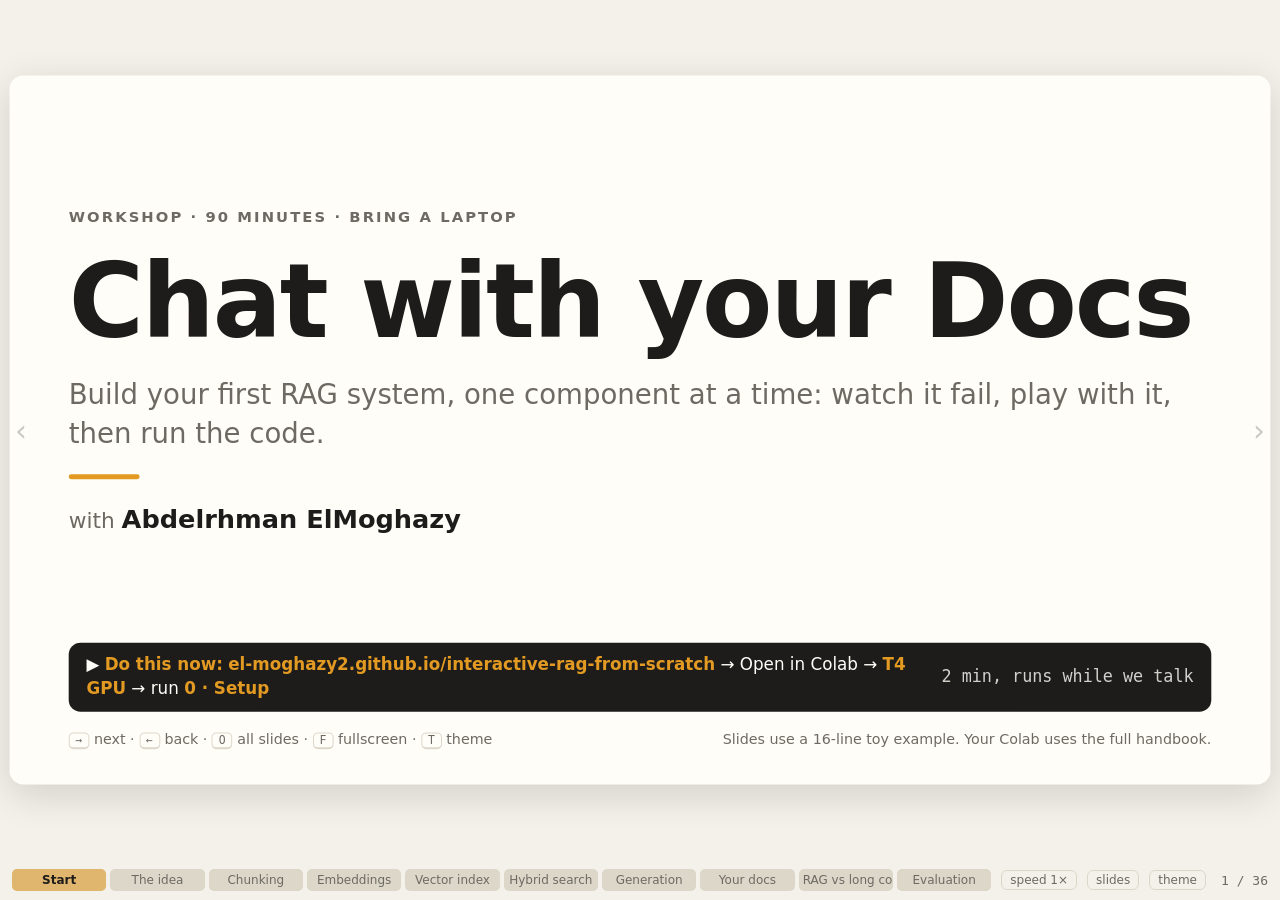
==== site-short/index.html @ 186dcc96 "Give the pipeline picture's top lane more room so its label no longer touches the pictures" ====
<!doctype html>
<html lang="en" data-theme="light">
<head>
<meta charset="utf-8">
<meta name="viewport" content="width=device-width, initial-scale=1">
<title>Chat with your Docs (90-minute version)</title>
<link rel="stylesheet" href="style.css?v=5821">
</head>
<body>
<div id="viewport"><div id="stage">

<!-- ======================= START ======================= -->
<section class="slide" id="title" data-part="0" style="gap:18px">
  <div class="title-main">
    <div class="kicker">Workshop · 90 minutes · bring a laptop</div>
    <h1>Chat with your Docs</h1>
    <p class="lead">Build your first RAG system, one component at a time: watch it fail, play with it, then run the code.</p>
    <div class="rule"></div>
    <p class="speaker">with <b>Abdelrhman ElMoghazy</b></p>
  </div>
  <div class="banner"><span>▶ <b>Do this now:</b> <b>el-moghazy2.github.io/interactive-rag-from-scratch</b> → Open in Colab → <b>T4 GPU</b> → run <b>0 · Setup</b></span><span class="time">2 min, runs while we talk</span></div>
  <div class="title-foot"><span><kbd>→</kbd> next · <kbd>←</kbd> back · <kbd>O</kbd> all slides · <kbd>F</kbd> fullscreen · <kbd>T</kbd> theme</span><span>Slides use a 16-line toy example. Your Colab uses the full handbook.</span></div>
</section>

<!-- ======================= 1 · THE IDEA ======================= -->
<section class="slide" id="ask" data-part="1">
  <div class="kicker"><b>1</b> · The idea · watch it fail</div>
  <h2>Ask a model about a document it has never read</h2>
  <div class="col grow" style="gap:12px">
    <div class="bubble q">Can I retake an exam I failed? <span style="opacity:.6">(I study at Moghazy University)</span></div>
    <div class="bubble a" data-step="1" id="ask-answer" style="font-size:17px"></div>
    <div class="card hit" data-step="2" style="font-size:19px"><span class="tag hit">What our campus FAQ says</span><br>
      Students who do not pass a final assessment may attempt it again <b>once in August</b>, <b>capped at grade C</b>.</div>
  </div>
  <p class="small" data-step="2">Fluent and confident, but none of it comes from our document. The model was never given it. (Answer recorded from gemma3:4b. The FAQ is invented for this workshop.)</p>
</section>

<section class="slide" id="openbook" data-part="1">
  <div class="kicker"><b>1</b> · The idea</div>
  <h2>Closed-book exam vs open-book exam</h2>
  <div class="cols2" style="align-items:stretch;margin-top:10px">
    <div class="card bad" data-step="1"><span class="tag bad">Closed book</span>
      <h3>The model alone</h3><p>Answers from memory. It has never seen your handbook, your notes or last week's news, so it guesses in a confident voice.</p></div>
    <div class="card hit" data-step="2"><span class="tag hit">Open book</span>
      <h3>The model + the right page</h3><p>Before answering, we look up the relevant page and put it on the desk. Now it only has to read and explain.</p></div>
  </div>
  <div class="card res" data-step="3" style="margin-top:auto;font-size:25px"><b>R</b>etrieval-<b>A</b>ugmented <b>G</b>eneration: <b>retrieve</b> the right pieces of your documents, <b>augment</b> the prompt with them, let the model <b>generate</b> the answer.</div>
</section>

<section class="slide" id="pipeline" data-part="1">
  <div class="kicker"><b>1</b> · The idea</div>
  <h2>The whole system on one slide</h2>
  <div class="grow">
    <svg class="pipe" id="pipe-svg" viewBox="0 0 1160 432">
      <g class="band ret"><rect x="8" y="10" width="588" height="412" rx="16"/><text x="24" y="34">RETRIEVAL</text></g>
      <g class="band aug"><rect x="616" y="238" width="184" height="184" rx="16"/><text x="632" y="262">AUGMENTATION</text></g>
      <g class="band gen"><rect x="820" y="238" width="332" height="184" rx="16"/><text x="836" y="262">GENERATION</text></g>
      <text class="lane" x="130" y="34">INDEXING · once, ahead of time</text>
      <path class="lanesplit" d="M24 234H580"/>
      <text class="lane" x="24" y="258">SEARCH · for every question</text>
      <path class="edge" data-at="1" d="M126 108H187m-8 -6l8 6l-8 6"/>
      <path class="edge" data-at="2" d="M271 108H322m-8 -6l8 6l-8 6"/>
      <path class="edge" data-at="2" d="M426 108H461m-8 -6l8 6l-8 6"/>
      <path class="edge" data-at="4" d="M519 196V272m-6 -8l6 8l6 -8"/>
      <path class="edge" data-at="3" d="M156 322H210m-8 -6l8 6l-8 6"/>
      <path class="edge" data-at="4" d="M314 322H461m-8 -6l8 6l-8 6"/>
      <path class="edge" data-at="5" d="M577 322H666m-8 -6l8 6l-8 6"/>
      <path class="edge" data-at="6" d="M750 322H856m-8 -6l8 6l-8 6"/>
      <path class="edge" data-at="6" d="M952 322H998m-8 -6l8 6l-8 6"/>
      <g class="stage" data-at="1"><g transform="translate(9 -8)"><rect class="pg" x="55.0" y="70.0" width="58" height="76" rx="5"/><path class="tl" d="M64.0 84.0h40"/><path class="tl" d="M64.0 94.0h40"/><path class="tl" d="M64.0 104.0h26"/><path class="tl" d="M64.0 114.0h40"/><path class="tl" d="M64.0 124.0h40"/><path class="tl" d="M64.0 134.0h26"/></g><rect class="pg" x="55.0" y="70.0" width="58" height="76" rx="5"/><path class="tl" d="M64.0 84.0h40"/><path class="tl" d="M64.0 94.0h40"/><path class="tl" d="M64.0 104.0h26"/><path class="tl" d="M64.0 114.0h40"/><path class="tl" d="M64.0 124.0h40"/><path class="tl" d="M64.0 134.0h26"/><text class="t" x="84" y="170">Documents</text><text class="sub" x="84" y="189">our FAQ</text></g>
      <g class="stage" data-at="1"><rect x="200" y="70" width="58" height="16" rx="4" fill="#f3c766"/><path class="tl dark" d="M207 78h44"/><rect x="200" y="90" width="58" height="16" rx="4" fill="#6fcabb"/><path class="tl dark" d="M207 98h36"/><rect x="200" y="110" width="58" height="16" rx="4" fill="#9d90ee"/><path class="tl dark" d="M207 118h44"/><rect x="200" y="130" width="58" height="16" rx="4" fill="#ee8fa0"/><path class="tl dark" d="M207 138h36"/><text class="t" x="229" y="170">Chunks</text><text class="sub" x="229" y="189">cut into pieces</text></g>
      <g class="stage" data-at="2"><rect x="336.5" y="73.5" width="9" height="9" rx="2" fill="#f3c766" opacity="0.9"/><rect x="347.5" y="73.5" width="9" height="9" rx="2" fill="#f3c766" opacity="0.3"/><rect x="358.5" y="73.5" width="9" height="9" rx="2" fill="#f3c766" opacity="0.6"/><rect x="369.5" y="73.5" width="9" height="9" rx="2" fill="#f3c766" opacity="1"/><rect x="380.5" y="73.5" width="9" height="9" rx="2" fill="#f3c766" opacity="0.45"/><rect x="391.5" y="73.5" width="9" height="9" rx="2" fill="#f3c766" opacity="0.75"/><rect x="402.5" y="73.5" width="9" height="9" rx="2" fill="#f3c766" opacity="0.25"/><rect x="336.5" y="93.5" width="9" height="9" rx="2" fill="#6fcabb" opacity="0.4"/><rect x="347.5" y="93.5" width="9" height="9" rx="2" fill="#6fcabb" opacity="0.95"/><rect x="358.5" y="93.5" width="9" height="9" rx="2" fill="#6fcabb" opacity="0.3"/><rect x="369.5" y="93.5" width="9" height="9" rx="2" fill="#6fcabb" opacity="0.6"/><rect x="380.5" y="93.5" width="9" height="9" rx="2" fill="#6fcabb" opacity="0.8"/><rect x="391.5" y="93.5" width="9" height="9" rx="2" fill="#6fcabb" opacity="0.2"/><rect x="402.5" y="93.5" width="9" height="9" rx="2" fill="#6fcabb" opacity="0.7"/><rect x="336.5" y="113.5" width="9" height="9" rx="2" fill="#9d90ee" opacity="0.7"/><rect x="347.5" y="113.5" width="9" height="9" rx="2" fill="#9d90ee" opacity="0.5"/><rect x="358.5" y="113.5" width="9" height="9" rx="2" fill="#9d90ee" opacity="1"/><rect x="369.5" y="113.5" width="9" height="9" rx="2" fill="#9d90ee" opacity="0.25"/><rect x="380.5" y="113.5" width="9" height="9" rx="2" fill="#9d90ee" opacity="0.55"/><rect x="391.5" y="113.5" width="9" height="9" rx="2" fill="#9d90ee" opacity="0.9"/><rect x="402.5" y="113.5" width="9" height="9" rx="2" fill="#9d90ee" opacity="0.35"/><rect x="336.5" y="133.5" width="9" height="9" rx="2" fill="#ee8fa0" opacity="0.3"/><rect x="347.5" y="133.5" width="9" height="9" rx="2" fill="#ee8fa0" opacity="0.65"/><rect x="358.5" y="133.5" width="9" height="9" rx="2" fill="#ee8fa0" opacity="0.45"/><rect x="369.5" y="133.5" width="9" height="9" rx="2" fill="#ee8fa0" opacity="0.85"/><rect x="380.5" y="133.5" width="9" height="9" rx="2" fill="#ee8fa0" opacity="1"/><rect x="391.5" y="133.5" width="9" height="9" rx="2" fill="#ee8fa0" opacity="0.5"/><rect x="402.5" y="133.5" width="9" height="9" rx="2" fill="#ee8fa0" opacity="0.6"/><text class="t" x="374" y="170">Embeddings</text><text class="sub" x="374" y="189">chunk → numbers</text></g>
      <g class="stage" data-at="2"><rect class="box" x="469" y="66" width="100" height="84" rx="10"/><circle cx="489" cy="88" r="4.5" fill="#f3c766"/><circle cx="497" cy="100" r="4.5" fill="#f3c766"/><circle cx="485" cy="104" r="4.5" fill="#f3c766"/><circle cx="501" cy="84" r="4.5" fill="#f3c766"/><circle cx="533" cy="86" r="4.5" fill="#6fcabb"/><circle cx="545" cy="94" r="4.5" fill="#6fcabb"/><circle cx="539" cy="80" r="4.5" fill="#6fcabb"/><circle cx="551" cy="82" r="4.5" fill="#6fcabb"/><circle cx="511" cy="124" r="4.5" fill="#9d90ee"/><circle cx="525" cy="130" r="4.5" fill="#9d90ee"/><circle cx="517" cy="136" r="4.5" fill="#9d90ee"/><circle cx="533" cy="120" r="4.5" fill="#9d90ee"/><circle cx="545" cy="132" r="4.5" fill="#ee8fa0"/><circle cx="553" cy="122" r="4.5" fill="#ee8fa0"/><text class="t" x="519" y="170">Index</text><text class="sub" x="519" y="189">grouped by meaning</text></g>
      <g class="stage" data-at="3"><path class="qb" d="M40.0 291.0h104a10 10 0 0 1 10 10v34a10 10 0 0 1 -10 10h-80l-12 12v-12h-12a10 10 0 0 1 -10 -10v-34a10 10 0 0 1 10 -10z"/><text class="bt" x="92" y="323">Can I retake…?</text><text class="t" x="92" y="384">Question</text><text class="sub" x="92" y="403">from a student</text></g>
      <g class="stage" data-at="3"><rect x="224.5" y="317.5" width="9" height="9" rx="2" fill="var(--bad)" opacity="0.7"/><rect x="235.5" y="317.5" width="9" height="9" rx="2" fill="var(--bad)" opacity="0.5"/><rect x="246.5" y="317.5" width="9" height="9" rx="2" fill="var(--bad)" opacity="1"/><rect x="257.5" y="317.5" width="9" height="9" rx="2" fill="var(--bad)" opacity="0.25"/><rect x="268.5" y="317.5" width="9" height="9" rx="2" fill="var(--bad)" opacity="0.55"/><rect x="279.5" y="317.5" width="9" height="9" rx="2" fill="var(--bad)" opacity="0.9"/><rect x="290.5" y="317.5" width="9" height="9" rx="2" fill="var(--bad)" opacity="0.35"/><text class="t" x="262" y="384">Embed it</text><text class="sub" x="262" y="403">same model</text></g>
      <g class="stage" data-at="4"><rect class="box" x="469" y="280" width="100" height="84" rx="10"/><path class="hitline" d="M521 328L511 338"/><path class="hitline" d="M521 328L525 344"/><path class="hitline" d="M521 328L533 334"/><circle cx="489" cy="302" r="4.5" fill="#f3c766"/><circle cx="497" cy="314" r="4.5" fill="#f3c766"/><circle cx="485" cy="318" r="4.5" fill="#f3c766"/><circle cx="501" cy="298" r="4.5" fill="#f3c766"/><circle cx="533" cy="300" r="4.5" fill="#6fcabb"/><circle cx="545" cy="308" r="4.5" fill="#6fcabb"/><circle cx="539" cy="294" r="4.5" fill="#6fcabb"/><circle cx="551" cy="296" r="4.5" fill="#6fcabb"/><circle cx="511" cy="338" r="6" fill="#9d90ee" class="hitdot"/><circle cx="525" cy="344" r="6" fill="#9d90ee" class="hitdot"/><circle cx="517" cy="350" r="4.5" fill="#9d90ee"/><circle cx="533" cy="334" r="6" fill="#9d90ee" class="hitdot"/><circle cx="545" cy="346" r="4.5" fill="#ee8fa0"/><circle cx="553" cy="336" r="4.5" fill="#ee8fa0"/><path class="qmark" d="M521.0 319.0L523.4 324.8L529.6 325.2L524.8 329.2L526.3 335.3L521.0 332.0L515.7 335.3L517.2 329.2L512.4 325.2L518.6 324.8Z"/><text class="t" x="519" y="384">Search</text><text class="sub" x="519" y="403">nearest chunks win</text></g>
      <g class="stage" data-at="5"><rect class="pg" x="675" y="278" width="66" height="88" rx="6"/><rect x="682" y="285" width="52" height="12" rx="3" fill="var(--muted)" opacity=".55"/><rect x="682" y="302" width="52" height="12" rx="3" fill="#9d90ee"/><rect x="682" y="317" width="52" height="12" rx="3" fill="#9d90ee"/><rect x="682" y="332" width="52" height="12" rx="3" fill="#9d90ee"/><rect x="682" y="347" width="52" height="12" rx="3" fill="var(--bad)"/><text class="t" x="708" y="384">Prompt</text><text class="sub" x="708" y="403">rules + chunks + question</text></g>
      <g class="stage" data-at="6"><path class="pin" d="M862 302h8M938 302h8M884 280v8M884 356v8"/><path class="pin" d="M862 322h8M938 322h8M904 280v8M904 356v8"/><path class="pin" d="M862 342h8M938 342h8M924 280v8M924 356v8"/><rect class="chip" x="870" y="288" width="68" height="68" rx="12"/><text class="ct" x="904" y="329">LLM</text><text class="t" x="904" y="384">Model</text><text class="sub" x="904" y="403">reads, then writes</text></g>
      <g class="stage final" data-at="6"><path class="ab" d="M1012.0 287.0h104a10 10 0 0 1 10 10v42a10 10 0 0 1 -10 10h-80l-12 12v-12h-12a10 10 0 0 1 -10 -10v-42a10 10 0 0 1 10 -10z"/><path class="tl dark" d="M1016 302h96M1016 314h80M1016 326h52"/><rect x="1074" y="318" width="38" height="15" rx="4" fill="#9d90ee"/><text class="cite" x="1093" y="329">[c20]</text><text class="t" x="1064" y="384">Answer</text><text class="sub" x="1064" y="403">with its source</text></g>
    </svg>
  </div>
  <div class="caps" style="font-size:22px;min-height:64px">
    <p data-only="0" class="on">Two lanes. Press <kbd>→</kbd> to walk through them.</p>
    <p data-only="1"><b>Chunking.</b> Cut the documents into pieces small enough to send to a model.</p>
    <p data-only="2"><b>Embedding + indexing.</b> Turn each piece into numbers that capture its meaning, and store them so they are quick to search.</p>
    <p data-only="3">A question arrives. We turn it into numbers with the <b>same</b> embedding model.</p>
    <p data-only="4"><b>Retrieval.</b> Find the chunks whose numbers are closest to the question's.</p>
    <p data-only="5"><b>Augmentation.</b> Paste those chunks into the prompt, next to the question.</p>
    <p data-only="6"><b>Generation.</b> The model answers from what is on its desk. Today you build every box.</p>
  </div>
</section>

<section class="slide" id="colab1" data-part="1" style="justify-content:center">
  <div class="kicker"><b>1</b> · Your turn</div>
  <h2>See both versions with your own eyes</h2>
  <ul class="big-list" style="margin:14px 0">
    <li>Run the <b>Part 1</b> cells: ask the model with no documents.</li>
    <li>Run the next cell: the same question with the right paragraph pasted in by hand.</li>
    <li>Compare the two answers with your neighbour's. Did the first ones even agree?</li>
  </ul>
  <p class="lead">Pasting by hand works for one question. The rest of today is about finding the right paragraph automatically.</p>
  <div class="banner"><span>▶ <b>Colab · Part 1</b> run the two cells and compare the answers</span><span class="time">3 min</span></div>
</section>

<!-- ======================= 2 · CHUNKING ======================= -->
<section class="slide" id="map-2" data-part="2" data-focus="1">
  <div class="kicker"><b>2</b> · Chunking · where we are</div>
  <h2>Step 1 of 5: cut the documents into chunks</h2>
  <div class="grow mapholder"></div>
  <p style="font-size:22px">Everything downstream works on chunks, so this first cut decides what can be found later.</p>
</section>

<section class="slide" id="chunk-why" data-part="2">
  <div class="kicker"><b>2</b> · Chunking · watch it fail</div>
  <h2>Why not paste the whole handbook into every prompt?</h2>
  <ul class="big-list grow" style="margin-top:14px">
    <li data-step="1"><b>It may not fit.</b> Our toy FAQ is 16 lines. A real handbook is 300 pages, a company wiki is millions.</li>
    <li data-step="2"><b>You pay and wait for every word, on every question.</b> Even when the answer is one sentence.</li>
    <li data-step="3"><b>Needles get lost in haystacks.</b> The more unrelated text around the answer, the more often models miss it.</li>
  </ul>
  <div class="card work" data-step="4"><span class="tag work">Predict</span><br>So we cut the document into <b>chunks</b> and send only the useful ones. How big should a chunk be: a sentence, a paragraph, a page? What goes wrong at each extreme?</div>
</section>

<section class="slide" id="chunk-demo" data-part="2" style="gap:12px">
  <div class="kicker"><b>2</b> · Chunking · play</div>
  <h2>Cut the text into chunks. Then let them overlap.</h2>
  <div class="grow" id="chunk-root"></div>
  <p class="small" style="font-size:14.5px">Try: size 120 with overlap 0 and find where the late rule is cut. Raise the overlap to 40: one chunk now holds the whole rule, at the cost of storing some text twice. Then switch to recursive splitting and try the same sizes.</p>
</section>

<section class="slide" id="chunk-rec" data-part="2" style="gap:11px">
  <div class="kicker"><b>2</b> · Chunking · a smarter cut</div>
  <h2>Recursive splitting: cut at the biggest natural break that fits</h2>
  <div class="controls">
    <label>maximum chunk size <input type="range" id="rc-size" min="80" max="400" step="20" value="200"><output id="rc-size-o"></output></label>
    <button class="btn go" id="rc-play">▶ Play</button>
    <button class="btn" id="rc-step">Step</button>
    <button class="btn" id="rc-reset">Reset</button>
    <span class="recrow" id="rc-ladder" style="margin-left:auto"></span>
  </div>
  <div class="recdemo grow">
    <div class="panel"><div class="rctext" id="rc-text"></div></div>
    <div class="panel col" style="gap:6px"><h3 id="rc-title"></h3><div class="rclist" id="rc-list"></div></div>
  </div>
  <div class="card" id="rc-cap" style="font-size:18.5px;padding:10px 16px;min-height:66px;transition:all .3s"></div>
</section>

<section class="slide" id="chunk-code" data-part="2">
  <div class="kicker"><b>2</b> · Chunking · code</div>
  <h2>Recursive splitting is one library call</h2>
<pre class="code" data-hl="1:1;2:5-6;3:7;4:8;5:10" style="font-size:17px">
from langchain_text_splitters import RecursiveCharacterTextSplitter

def make_splitter(size=300, overlap=50):
    return RecursiveCharacterTextSplitter(
        chunk_size=size,                    # the longest a chunk may be, in characters
        chunk_overlap=overlap,              # how much two neighbours share
        separators=["\n\n", "\n", ". ", " ", ""],   # biggest break first
        keep_separator="end")               # a full stop stays with its sentence

pieces = make_splitter(200, 0).split_text(text)
</pre>
  <div class="caps card" style="min-height:104px">
    <p data-only="0" class="on">Press <kbd>→</kbd> to step through the code.</p>
    <p data-only="1"><b>The library.</b> LangChain ships the algorithm you just watched. You do not write the splitting yourself.</p>
    <p data-only="2"><b>Size and overlap.</b> The same two dials as in the first demo: the most characters a chunk may hold, and how much two neighbours repeat.</p>
    <p data-only="3"><b>The separators.</b> The list from the demo, from the biggest break to the smallest: blank line, line break, full stop, space, and finally "anywhere".</p>
    <p data-only="4"><b>Where the separator goes.</b> <span class="mono">"end"</span> keeps each full stop attached to the sentence before it, so chunks do not start with a stray dot.</p>
    <p data-only="5"><b>Use it.</b> A list of strings comes back. In Part 7 your own PDF is cut with this function.</p>
  </div>
  <div class="banner"><span>▶ <b>Colab · Part 2</b> run the cells: fixed size first, then the recursive splitter, then build the chunks</span><span class="time">4 min</span></div>
</section>

<!-- ======================= 3 · EMBEDDINGS ======================= -->
<section class="slide" id="map-3" data-part="3" data-focus="2">
  <div class="kicker"><b>3</b> · Embeddings · where we are</div>
  <h2>Step 2 of 5: turn text into numbers</h2>
  <div class="grow mapholder"></div>
  <p style="font-size:22px">The same embedding model is used twice: once for every chunk ahead of time, and once for each question.</p>
</section>

<section class="slide" id="emb-why" data-part="3">
  <div class="kicker"><b>3</b> · Embeddings · watch it fail</div>
  <h2>Matching words is not matching meaning</h2>
  <div class="cols2" style="font-size:20px">
    <div class="card"><span class="tag">Question</span><br>Can I <u>retake</u> an <u>exam</u> I <u>failed</u>?</div>
    <div class="card"><span class="tag">The right sentence</span><br>Students who do <u>not pass</u> a <u>final assessment</u> may <u>attempt it again</u> once in August…</div>
  </div>
  <p data-step="1">Not one important word in common. Here is what a word search returns for this question:</p>
  <div class="rank" id="why-kw" data-step="1" style="max-width:860px"></div>
  <p data-step="2" id="why-kw-note"></p>
  <div class="card work" data-step="3" style="margin-top:auto"><span class="tag work">The idea</span><br>We need to compare <b>meaning</b>, not spelling. So we turn every text into numbers that capture what it means.</div>
</section>

<section class="slide" id="emb-idea" data-part="3" data-steps="1">
  <div class="kicker"><b>3</b> · Embeddings · the idea</div>
  <h2>One query, six sentences: which are closest in meaning?</h2>
  <div class="demo split grow" style="grid-template-columns:1.2fr 1fr">
    <div class="col" style="gap:10px">
      <div class="chips" id="sim-chips"></div>
      <div class="card" style="padding:10px 16px"><span class="tag res">Query</span> <b id="sim-query" style="font-size:22px"></b>
        <div id="sim-vec" style="margin-top:8px"></div>
        <p class="small" style="font-size:14px;margin-top:4px">An embedding model turns the text into a list of 384 numbers. Every sentence below gets its own list.</p></div>
      <div class="col grow" id="sim-rows" style="gap:7px"></div>
    </div>
    <div class="panel col">
      <h3>Each text is a direction. Compare by angle.</h3>
      <svg id="sim-fan" viewBox="0 0 420 400" style="width:100%;flex:1;min-height:0"></svg>
      <p class="small" id="sim-note">cosine similarity = cos(angle). Same direction → 1, unrelated → near 0.</p>
    </div>
  </div>
  <div class="caps small" style="font-size:18px">
    <p data-only="0" class="on"><b>Predict:</b> rank the six sentences from closest to furthest. Then press <kbd>→</kbd>.</p>
    <p data-only="1">Real scores from all-MiniLM-L6-v2. Hover a sentence to find its arrow. Note the ones that share a word with the query but not its meaning.</p>
  </div>
</section>

<section class="slide" id="emb-demo" data-part="3" data-steps="1">
  <div class="kicker"><b>3</b> · Embeddings · play</div>
  <h2>All 16 sentences on a map. Where does your question land?</h2>
  <div class="demo split grow">
    <div class="panel col" style="gap:4px"><svg class="map" id="emb-map" style="flex:1;min-height:0"></svg><div class="legend" id="emb-legend"></div></div>
    <div class="col" style="min-height:0">
      <div id="emb-q"></div>
      <div class="rank" id="emb-rank"></div>
      <div class="panel grow"><h3>Sentence</h3><p class="hover-text" id="emb-hover" style="font-size:18px">Hover a dot to read it. Which dots sit close together?</p></div>
    </div>
  </div>
  <p class="small">The map squeezes 384 dimensions into 2, so distances on screen are approximate. The scores on the right are the real cosine similarities.</p>
</section>

<section class="slide" id="emb-code" data-part="3">
  <div class="kicker"><b>3</b> · Embeddings · code</div>
  <h2>Embed once, compare with a dot product</h2>
<pre class="code" data-hl="1:1-2;2:4-5;3:7-8">
from sentence_transformers import SentenceTransformer
embedder = SentenceTransformer("all-MiniLM-L6-v2")     # small, free, runs on a laptop

def cosine(a, b):
    return a @ b / (np.linalg.norm(a) * np.linalg.norm(b))

emb = embedder.encode(texts, normalize_embeddings=True)
emb.shape                                              # (47, 384)
</pre>
  <div class="caps card" style="min-height:120px">
    <p data-only="0" class="on">Press <kbd>→</kbd> to step through the code.</p>
    <p data-only="1"><b>The model.</b> The same one that drew the map on the last slide. It is 90 MB and needs no API key.</p>
    <p data-only="2"><b>Cosine similarity.</b> The dot product <span class="mono">a @ b</span> divided by both lengths <span class="mono">np.linalg.norm(a)</span>, <span class="mono">np.linalg.norm(b)</span>.</p>
    <p data-only="3"><b>Embed every chunk once.</b> One row per chunk. <span class="mono">normalize_embeddings=True</span> makes every length 1, so from here on cosine similarity is a plain dot product. That is what the vector index in the next part computes.</p>
  </div>
  <div class="banner"><span>▶ <b>Colab · Part 3</b> run the cells: one embedding, cosine similarity, then embed every chunk</span><span class="time">4 min</span></div>
</section>

<!-- ======================= 4 · INDEX ======================= -->
<section class="slide" id="map-4" data-part="4" data-focus="3">
  <div class="kicker"><b>4</b> · Vector index · where we are</div>
  <h2>Step 3 of 5: store the numbers so they are fast to search</h2>
  <div class="grow mapholder"></div>
  <p style="font-size:22px">Built once, ahead of time. Every question will look things up in it.</p>
</section>

<section class="slide" id="idx-why" data-part="4">
  <div class="kicker"><b>4</b> · Vector index · watch it fail</div>
  <h2>Comparing with everything does not scale</h2>
  <div class="row grow" style="align-items:stretch;margin-top:8px">
    <div class="card" style="flex:1"><span class="tag">Our toy FAQ</span><div class="counter" style="margin:14px 0">16</div><p>comparisons per question. Instant.</p></div>
    <div class="card bad" style="flex:1" data-step="1"><span class="tag bad">A university's documents</span><div class="counter" style="margin:14px 0">5,000,000</div><p>comparisons per question, for every student, all day.</p></div>
    <div class="card hit" style="flex:1.2" data-step="2"><span class="tag hit">The trick</span><p style="margin-top:10px">Group similar vectors into <b>clusters</b> ahead of time. For a question, find the nearest cluster centres and search <b>only inside those</b>.</p><p class="small" style="margin-top:8px">Like going to the right shelf in a library instead of reading every spine.</p></div>
  </div>
  <div class="card work" data-step="3"><span class="tag work">Predict</span><br>We skip most of the vectors. Can this shortcut ever return the wrong sentence?</div>
</section>

<section class="slide" id="idx-demo" data-part="4">
  <div class="kicker"><b>4</b> · Vector index · play</div>
  <h2>600 vectors, 10 clusters: open fewer, search faster</h2>
  <div class="demo split grow" style="grid-template-columns:1.35fr 1fr">
    <div class="panel" style="padding:6px"><svg class="map" id="idx-map" style="cursor:crosshair"></svg></div>
    <div class="col" style="min-height:0;gap:12px">
      <p style="font-size:19px"><b>Click anywhere on the map</b> to ask a question from that spot.</p>
      <div class="chips"><button class="chip" id="idx-easy">inside a cluster</button><button class="chip" id="idx-hard">near a border</button></div>
      <div class="controls"><label>clusters to open <input type="range" id="idx-np" min="1" max="10" value="1" style="width:200px"><output id="idx-np-o"></output></label></div>
      <div class="row">
        <div class="card" style="flex:1"><span class="small">Exact search</span><div class="counter" id="idx-exact"></div><span class="small">comparisons</span></div>
        <div class="card work" style="flex:1"><span class="small">With the index</span><div class="counter" id="idx-ivf"></div><span class="small" id="idx-how"></span></div>
      </div>
      <div class="card" id="idx-out" style="font-size:19px;transition:all .3s"></div>
    </div>
  </div>
  <p class="small" style="font-size:14.5px">600 made-up points drawn in two dimensions so you can see all of them. Real embeddings have 384 dimensions, and the index works the same way. With five million vectors the saving is what makes search possible at all.</p>
</section>

<section class="slide" id="idx-what" data-part="4" style="gap:14px">
  <div class="kicker"><b>4</b> · Vector index · the kinds</div>
  <h2>A vector index answers one question: which stored vectors are nearest?</h2>
  <div class="cols3">
    <div class="card" data-step="1"><svg viewBox="0 0 210 112" class="ixpic"><path class="ix-l" d="M122 70L30 25"/><path class="ix-l" d="M122 70L55 40"/><path class="ix-l" d="M122 70L40 72"/><path class="ix-l" d="M122 70L70 84"/><path class="ix-l" d="M122 70L95 30"/><path class="ix-l" d="M122 70L115 55"/><path class="ix-l" d="M122 70L100 88"/><path class="ix-l" d="M122 70L140 25"/><path class="ix-l" d="M122 70L160 50"/><path class="ix-l" d="M122 70L145 82"/><path class="ix-l" d="M122 70L176 76"/><path class="ix-l" d="M122 70L180 30"/><circle cx="30" cy="25" r="6" class="ix-d hot"/><circle cx="55" cy="40" r="6" class="ix-d hot"/><circle cx="40" cy="72" r="6" class="ix-d hot"/><circle cx="70" cy="84" r="6" class="ix-d hot"/><circle cx="95" cy="30" r="6" class="ix-d hot"/><circle cx="115" cy="55" r="6" class="ix-d hot"/><circle cx="100" cy="88" r="6" class="ix-d hot"/><circle cx="140" cy="25" r="6" class="ix-d hot"/><circle cx="160" cy="50" r="6" class="ix-d hot"/><circle cx="145" cy="82" r="6" class="ix-d hot"/><circle cx="176" cy="76" r="6" class="ix-d hot"/><circle cx="180" cy="30" r="6" class="ix-d hot"/><path class="ix-q" d="M122 59l3.2 7.2l7.8 .8l-5.8 5.3l1.6 7.7l-6.8 -3.9l-6.8 3.9l1.6 -7.7l-5.8 -5.3l7.8 -.8z"/></svg><h3>Flat</h3><p class="ixp">Compare with <b>every</b> vector. Always exact. Fine for thousands of chunks, and what your Colab uses.</p></div>
    <div class="card" data-step="2"><svg viewBox="0 0 210 112" class="ixpic"><circle class="ix-c" cx="48" cy="55" r="40"/><circle class="ix-c on" cx="106" cy="60" r="38"/><circle class="ix-c" cx="161" cy="52" r="40"/><path class="ix-l" d="M122 70L95 30"/><path class="ix-l" d="M122 70L115 55"/><path class="ix-l" d="M122 70L100 88"/><circle cx="30" cy="25" r="6" class="ix-d dim"/><circle cx="55" cy="40" r="6" class="ix-d dim"/><circle cx="40" cy="72" r="6" class="ix-d dim"/><circle cx="70" cy="84" r="6" class="ix-d dim"/><circle cx="95" cy="30" r="6" class="ix-d hot"/><circle cx="115" cy="55" r="6" class="ix-d hot"/><circle cx="100" cy="88" r="6" class="ix-d hot"/><circle cx="140" cy="25" r="6" class="ix-d dim"/><circle cx="160" cy="50" r="6" class="ix-d dim"/><circle cx="145" cy="82" r="6" class="ix-d dim"/><circle cx="176" cy="76" r="6" class="ix-d dim"/><circle cx="180" cy="30" r="6" class="ix-d dim"/><path class="ix-q" d="M122 59l3.2 7.2l7.8 .8l-5.8 5.3l1.6 7.7l-6.8 -3.9l-6.8 3.9l1.6 -7.7l-5.8 -5.3l7.8 -.8z"/></svg><h3>Clusters (IVF)</h3><p class="ixp">Search only inside the <b>nearest clusters</b>. Much faster, can miss. The demo you just played.</p></div>
    <div class="card" data-step="3"><svg viewBox="0 0 210 112" class="ixpic"><path class="ix-e on" d="M30 25L55 40"/><path class="ix-e" d="M55 40L40 72"/><path class="ix-e" d="M40 72L70 84"/><path class="ix-e on" d="M55 40L95 30"/><path class="ix-e on" d="M95 30L115 55"/><path class="ix-e" d="M115 55L100 88"/><path class="ix-e" d="M70 84L100 88"/><path class="ix-e" d="M95 30L140 25"/><path class="ix-e" d="M140 25L160 50"/><path class="ix-e" d="M160 50L145 82"/><path class="ix-e" d="M145 82L176 76"/><path class="ix-e" d="M160 50L180 30"/><path class="ix-e" d="M115 55L160 50"/><path class="ix-e" d="M100 88L145 82"/><circle cx="30" cy="25" r="6" class="ix-d hot"/><circle cx="55" cy="40" r="6" class="ix-d hot"/><circle cx="40" cy="72" r="6" class="ix-d dim"/><circle cx="70" cy="84" r="6" class="ix-d dim"/><circle cx="95" cy="30" r="6" class="ix-d hot"/><circle cx="115" cy="55" r="6" class="ix-d hot"/><circle cx="100" cy="88" r="6" class="ix-d dim"/><circle cx="140" cy="25" r="6" class="ix-d dim"/><circle cx="160" cy="50" r="6" class="ix-d dim"/><circle cx="145" cy="82" r="6" class="ix-d dim"/><circle cx="176" cy="76" r="6" class="ix-d dim"/><circle cx="180" cy="30" r="6" class="ix-d dim"/><path class="ix-q" d="M122 59l3.2 7.2l7.8 .8l-5.8 5.3l1.6 7.7l-6.8 -3.9l-6.8 3.9l1.6 -7.7l-5.8 -5.3l7.8 -.8z"/></svg><h3>Graph (HNSW)</h3><p class="ixp">Hop along <b>links between neighbours</b> toward the question. Fast and accurate, uses more memory. The default in most vector databases.</p></div>
  </div>
  <div data-step="4" class="col" style="gap:10px">
<pre class="code" style="font-size:17.5px;padding:12px 0">
index = faiss.IndexFlatIP(384)           # an empty index for 384-number vectors
index.add(emb)                           # store every chunk's vector
scores, ids = index.search(q, 3)         # ask for the 3 chunks nearest to the question
</pre>
    <p class="small">A vector database (Chroma, Qdrant, pgvector) is an index like these, plus storage on disk, filters and updates.</p>
  </div>
  <div class="banner"><span>▶ <b>Colab · Part 4</b> run the cells: build the index, search it, then try the clustered index</span><span class="time">2 min</span></div>
</section>

<!-- ======================= 5 · HYBRID ======================= -->
<section class="slide" id="map-5" data-part="5" data-focus="4">
  <div class="kicker"><b>5</b> · Hybrid search · where we are</div>
  <h2>Step 4 of 5: find the right chunks for this question</h2>
  <div class="grow mapholder"></div>
  <p style="font-size:22px">This is the R in RAG. If the right chunk is not found here, nothing later can fix it.</p>
</section>

<section class="slide" id="hyb-why" data-part="5">
  <div class="kicker"><b>5</b> · Hybrid search · watch it fail</div>
  <h2>Now semantic search lets us down</h2>
  <div class="bubble q" id="hyb-why-q" style="align-self:flex-start"></div>
  <div data-step="1" class="col" style="gap:8px">
    <p class="small">Semantic search, top 4:</p>
    <div class="rank" id="hyb-why-rank" style="max-width:760px"></div>
  </div>
  <p data-step="2">To an embedding model, <span class="mono">B-204</span> and <span class="mono">B-240</span> are both just "a room with a lab". Exact codes, names and numbers get blurred.</p>
  <div class="card work" data-step="3" style="margin-top:auto"><span class="tag work">Predict</span><br>Old-fashioned keyword search would nail <span class="mono">B-204</span>. But which search wins on "Can I retake an exam I failed?" And what if we used both?</div>
</section>

<section class="slide" id="hyb-demo" data-part="5" data-steps="1">
  <div class="kicker"><b>5</b> · Hybrid search · play</div>
  <h2>Keyword vs meaning vs both</h2>
  <div id="hyb-q"></div>
  <p class="small">Keywords the search sees: <span class="mono" id="hyb-tokens"></span></p>
  <div class="cols3 grow">
    <div class="panel"><h3>Keyword (BM25)</h3><div class="rank" id="hyb-kw"></div></div>
    <div class="panel"><h3>Meaning (embeddings)</h3><div class="rank" id="hyb-sem"></div></div>
    <div class="panel" style="border-color:var(--res)"><h3>Hybrid (rank fusion)</h3><div class="flip" id="hyb-fused"></div></div>
  </div>
  <div class="controls"><span>trust keywords</span><input type="range" id="hyb-mix" min="0" max="100" value="50" style="width:320px"><span>trust meaning</span><output id="hyb-mix-o" style="min-width:140px"></output>
    <span class="small" style="margin-left:auto">Each search nominates its top 5; a chunk earns 1 / (60 + position) per list. Purple marks the right chunk.</span></div>
</section>

<section class="slide" id="hyb-code" data-part="5">
  <div class="kicker"><b>5</b> · Hybrid search · code</div>
  <h2>BM25 for keywords, rank fusion to combine</h2>
<pre class="code" data-hl="1:1-2;2:6-7;3:8;4:9">
bm25 = BM25Okapi([tokenize(t) for t in texts])        # count words in every chunk
scores = bm25.get_scores(tokenize(question))          # rare matching words score high

def rrf(rankings, k=60):
    points = {}
    for ranking in rankings:                          # one ranked list per search method
        for rank, i in enumerate(ranking, start=1):
            points[i] = points.get(i, 0) + 1 / (k + rank)
    return sorted(points.items(), key=lambda item: -item[1])
</pre>
  <div class="caps card" style="min-height:110px">
    <p data-only="0" class="on">Press <kbd>→</kbd> to step through the code.</p>
    <p data-only="1"><b>BM25.</b> A chunk scores when it contains the question's words. A rare word such as <span class="mono">b-204</span> counts far more than a common one such as <span class="mono">room</span>.</p>
    <p data-only="2"><b>Two lists in.</b> BM25 scores (0 to 10) and cosine scores (0 to 1) cannot be added. So we throw the scores away and keep only the positions.</p>
    <p data-only="3"><b>Reciprocal rank fusion.</b> Position 1 earns 1/61, position 2 earns 1/62, and so on. A chunk that is near the top of both lists collects the most points.</p>
    <p data-only="4"><b>Sort by points.</b> That is the whole algorithm, and it is what many production search systems use.</p>
  </div>
  <div class="banner"><span>▶ <b>Colab · Part 5</b> run the cells and compare keyword, semantic and hybrid search</span><span class="time">5 min</span></div>
</section>

<!-- ======================= 6 · GENERATION ======================= -->
<section class="slide" id="map-6" data-part="6" data-focus="5">
  <div class="kicker"><b>6</b> · Generation · where we are</div>
  <h2>Step 5 of 5: build the prompt and let the model answer</h2>
  <div class="grow mapholder"></div>
  <p style="font-size:22px">The A and the G: paste the retrieved chunks next to the question, then generate.</p>
</section>

<section class="slide" id="gen-why" data-part="6">
  <div class="kicker"><b>6</b> · Generation · watch it fail</div>
  <h2>The model can only be as good as what is on its desk</h2>
  <div class="bubble q" style="align-self:flex-start">How much does a parking permit cost? <span style="opacity:.6">(our FAQ never mentions parking)</span></div>
  <div class="cols2" style="align-items:start">
    <div class="card bad" data-step="1"><span class="tag bad">No retrieval</span><p class="answer" id="gen-why-loose" style="font-size:17px"></p></div>
    <div class="card hit" data-step="2"><span class="tag hit">3 retrieved sentences + rules: only the context, say when you don't know</span><p class="answer" id="gen-why-strict" style="font-size:19px"></p></div>
  </div>
  <div class="card work" data-step="3"><span class="tag work">And when retrieval hands over the wrong sentence?</span>
    <p style="font-size:18px">"Can I retake an exam I failed?" with only <b>one</b> retrieved sentence (the ID-card rule, not the resit rule):</p>
    <p class="answer" id="gen-why-k1" style="font-size:18px;font-style:italic"></p></div>
  <p class="small" data-step="3">All three answers recorded from gemma3:4b. The answer was in our documents; the model never saw it.</p>
</section>

<section class="slide" id="gen-demo" data-part="6">
  <div class="kicker"><b>6</b> · Generation · play</div>
  <h2>Build the prompt, watch the answer change</h2>
  <div id="gen-q"></div>
  <div class="controls">
    <label class="switch"><input type="checkbox" id="gen-ret" checked> retrieval on</label>
    <label>chunks <select id="gen-k"><option>1</option><option selected>3</option></select></label>
    <label class="switch"><input type="checkbox" id="gen-strict" checked> "only the context"</label>
    <label class="switch"><input type="checkbox" id="gen-cite" checked> "cite your sources"</label>
    <span class="small" id="gen-words" style="margin-left:auto"></span>
  </div>
  <div class="demo split grow">
    <div class="panel"><h3>The prompt we send</h3><div class="prompt" id="gen-prompt" style="height:calc(100% - 26px)"></div></div>
    <div class="panel" style="border-color:var(--res)"><h3>The model's answer (recorded, gemma3:4b)</h3><div class="answer" id="gen-answer" style="height:calc(100% - 26px)"></div></div>
  </div>
  <p class="small"><span class="prompt" style="font-size:14px"><span class="rule">rules</span> · <span class="ctx">retrieved chunks</span> · <span class="qq">question</span></span> &nbsp; Try: any question with retrieval off · "retake" with 1 chunk, then 3 · the rules off and on.</p>
</section>

<section class="slide" id="gen-code" data-part="6">
  <div class="kicker"><b>6</b> · Generation · code</div>
  <h2>The last two functions: your RAG is complete</h2>
<pre class="code" data-hl="1:2;2:3-6;3:7-8;4:10-12" style="font-size:16.5px">
def build_prompt(question, results):
    context = "\n".join(f"[{chunks[i]['id']}] {chunks[i]['text']}" for i, _ in results)
    return f"""You are a helpful assistant for Moghazy University students.
Answer the question using ONLY the context below.
If the answer is not in the context, say "I don't know based on the handbook."
Cite the chunk ids you used in square brackets, like [c12].
Context: {context}
Question: {question}"""

def rag(question, k=3):
    results = hybrid_search(question, k)                 # retrieve
    return ask_llm(build_prompt(question, results))      # augment + generate
</pre>
  <div class="caps card" style="min-height:92px">
    <p data-only="0" class="on">Press <kbd>→</kbd> to step through the code.</p>
    <p data-only="1"><b>Context.</b> One line per retrieved chunk, each starting with its id so the model can cite it.</p>
    <p data-only="2"><b>Rules.</b> Stay inside the context, admit when the answer is missing, say where the answer came from.</p>
    <p data-only="3"><b>The open book and the question.</b> This is the "augmented" in RAG: plain text pasted into a prompt.</p>
    <p data-only="4"><b>Three lines for the whole system:</b> retrieve, augment, generate.</p>
  </div>
  <div class="banner"><span>▶ <b>Colab · Part 6</b> run the cells: build the prompt, then ask all four questions</span><span class="time">5 min</span></div>
</section>

<!-- ======================= 7 · YOUR DOCS ======================= -->
<section class="slide" id="clinic" data-part="7">
  <div class="kicker"><b>7</b> · Failure clinic</div>
  <h2>Three broken RAGs. Which part do you fix?</h2>
  <div class="col grow" style="gap:10px">
    <div class="card quiz mini" data-answer="0"><p class="q"><b>Case 1.</b> "What is the late penalty?" → "You lose 10% per day." It never mentions the zero after five days. The retrieved chunk ends in the middle of a sentence.</p>
      <div class="opts"><button>Chunking</button><button>Search</button><button>Prompt rules</button><button>Bigger LLM</button></div><p class="explain">The fact was split across two chunks. Split at paragraph boundaries or add overlap.</p></div>
    <div class="card quiz mini" data-answer="1"><p class="q"><b>Case 2.</b> "What is room B-204 used for?" → a confident answer about room B-240. The B-204 sentence is not among the retrieved chunks.</p>
      <div class="opts"><button>Chunking</button><button>Search</button><button>Prompt rules</button><button>Bigger LLM</button></div><p class="explain">The right chunk was never retrieved. Add keyword search and fuse the rankings.</p></div>
    <div class="card quiz mini" data-answer="2"><p class="q"><b>Case 3.</b> "How much is a parking permit?" → "A permit costs 50 lumens per semester." The handbook has no parking section.</p>
      <div class="opts"><button>Chunking</button><button>Search</button><button>Prompt rules</button><button>Bigger LLM</button></div><p class="explain">Nothing to retrieve, so the model filled the gap. Tell it to answer only from the context and to say when it does not know.</p></div>
  </div>
</section>

<section class="slide" id="recap" data-part="7">
  <div class="kicker"><b>7</b> · Recap</div>
  <h2>You built every box</h2>
  <div id="recap-pipe" style="height:330px"></div>
  <div class="row" style="font-size:18px">
    <div class="card" style="flex:1"><b>Reranking</b><br><span class="small">Retrieve 20, let a stronger model pick the best 3.</span></div>
    <div class="card" style="flex:1"><b>Evaluation</b><br><span class="small">20 questions with known answers; how often is the right chunk in the top 3?</span></div>
    <div class="card" style="flex:1"><b>Vector databases</b><br><span class="small">Chroma, Qdrant, pgvector: the same index, kept on disk.</span></div>
    <div class="card" style="flex:1"><b>Agentic search</b><br><span class="small">Let the model decide what to look up, and when.</span></div>
  </div>
  <div class="banner"><span>▶ <b>Take home</b> Colab Part 7: chat with your own PDF · Part 8: score your RAG with Ragas</span><span class="time">after class</span></div>
</section>

<!-- ======================= 8 · RAG VS LONG CONTEXT ======================= -->
<section class="slide" id="lc-question" data-part="8">
  <div class="kicker"><b>8</b> · RAG vs long context</div>
  <h2>Some models now read a million tokens at once. Is RAG still needed?</h2>
  <div class="cols2" style="align-items:stretch;margin-top:10px">
    <div class="card hit"><span class="tag hit">RAG</span><h3>Select, then read</h3>
      <p>Chunk, embed, index, search. Send the model a few passages.</p>
      <p class="small" style="margin-top:8px">What you built today.</p></div>
    <div class="card work" data-step="1"><span class="tag work">Long context</span><h3>Read everything, every time</h3>
      <p>No chunks, no embeddings, no index. Paste all the documents into the prompt and let the model find the answer.</p>
      <p class="small" style="margin-top:8px">A million tokens is roughly 700,000 words: several long novels.</p></div>
  </div>
  <div class="card" data-step="2" style="margin-top:auto">Our whole handbook is about 2,500 tokens. It fits in any model, hundreds of times over. So was today a waste? Two views coming up, then a calculator.</div>
</section>

<section class="slide" id="lc-debate" data-part="8">
  <div class="kicker"><b>8</b> · RAG vs long context</div>
  <h2>Three points each way</h2>
  <div class="cols2 grow" style="align-items:start">
    <div class="col">
      <span class="tag work" style="align-self:flex-start">For long context</span>
      <div class="card" data-step="1"><b>Far fewer moving parts.</b> <span class="small">No chunking strategy, embedding model, vector store or sync job to break.</span></div>
      <div class="card" data-step="2"><b>No retrieval misses.</b> <span class="small">RAG can fail silently: the answer was in the data, but search never showed it to the model.</span></div>
      <div class="card" data-step="3"><b>Whole-document questions.</b> <span class="small">"What is in the requirements but missing from the release notes?" needs both documents in full, not a few snippets.</span></div>
    </div>
    <div class="col">
      <span class="tag hit" style="align-self:flex-start">For RAG</span>
      <div class="card" data-step="4"><b>No re-reading.</b> <span class="small">Long context processes every document again on every question. RAG pays once, at indexing time. Caching helps when the documents rarely change.</span></div>
      <div class="card" data-step="5"><b>Less noise.</b> <span class="small">Models can miss a detail buried deep inside a huge prompt. A handful of relevant chunks keeps the model on the signal.</span></div>
      <div class="card" data-step="6"><b>Data bigger than any window.</b> <span class="small">A company's documents are measured in terabytes. Something has to choose what goes in.</span></div>
    </div>
  </div>
  <p class="small">Summarised from Martin Keen, "Is RAG Still Needed? Choosing the Best Approach for LLMs", IBM Technology (YouTube, 2026).</p>
</section>

<section class="slide" id="lc-cache" data-part="8">
  <div class="kicker"><b>8</b> · RAG vs long context · caching</div>
  <h2>Prompt caching: the model skips what it has just read</h2>
  <div class="cols2 grow" style="grid-template-columns:1.5fr 1fr;align-items:stretch">
    <div class="panel col" style="gap:14px;justify-content:center">
      <div class="pc-legend"><span><i class="pc-new"></i>read now · full price</span><span><i class="pc-hit"></i>reused from the cache · a small fraction of the price</span></div>
      <div class="pc-axis"><span>start of the prompt</span><span>end</span></div>
      <div class="pc-row">
        <b>Question 1</b>
        <div class="pc-bar"><span class="pc-new" style="flex:8">instructions + documents</span><span class="pc-new" style="flex:1.3">Q1</span></div>
        <em class="pc-full">full price</em>
        <p>The first time, the model reads everything. The provider keeps that work for a while.</p>
      </div>
      <div class="pc-row" data-step="1">
        <b>Question 2</b>
        <div class="pc-bar"><span class="pc-hit" style="flex:8">instructions + documents · not read again</span><span class="pc-new" style="flex:1.3">Q2</span></div>
        <em class="pc-cheap">a fraction</em>
        <p>The prompt starts exactly like the last one, so only the new question is read.</p>
      </div>
      <div class="pc-row" data-step="2">
        <b>Question 3</b>
        <div class="pc-bar"><span class="pc-new pc-chg" style="flex:1.2">date</span><span class="pc-new" style="flex:6.8">instructions + documents · read again</span><span class="pc-new" style="flex:1.3">Q3</span></div>
        <em class="pc-full">full price again</em>
        <p>Someone added today's date at the top. The prompt no longer starts the same, so nothing can be reused.</p>
      </div>
    </div>
    <div class="col" style="justify-content:center">
      <div class="card" data-step="3"><b>Keep the start identical.</b> <span class="small">Instructions and documents first, the question last. Anything that changes goes at the end.</span></div>
      <div class="card" data-step="3"><b>It does not last.</b> <span class="small">The saved work is kept for minutes to hours, so it pays off when questions come often.</span></div>
      <div class="card bad" data-step="4"><b>It saves money and time, not attention.</b> <span class="small">The model still looks across every document, so a detail buried in a huge prompt is as easy to miss as before. And the documents still have to fit in the window.</span></div>
    </div>
  </div>
</section>

<section class="slide" id="lc-decide" data-part="8">
  <div class="kicker"><b>8</b> · RAG vs long context</div>
  <h2>So which one? Ask four questions about your problem</h2>
  <div class="cols2" style="align-items:stretch">
    <div class="card work" data-step="1"><span class="tag work">Lean to long context when</span>
      <ul style="margin:6px 0 0;padding-left:22px;font-size:21px;line-height:1.55"><li>the documents are few and bounded (one contract, one book)</li><li>the question needs the whole text: summarise, compare, find what is missing</li><li>questions are rare, or the text is stable enough to cache</li></ul></div>
    <div class="card hit" data-step="2"><span class="tag hit">Lean to RAG when</span>
      <ul style="margin:6px 0 0;padding-left:22px;font-size:21px;line-height:1.55"><li>the data is larger than the window, or keeps growing</li><li>questions are lookups: one fact, one rule, one page</li><li>many people ask, all day: cost and waiting time add up</li><li>you must show the source of every answer</li></ul></div>
  </div>
  <div class="card res" data-step="3" style="margin-top:auto;font-size:23px">In practice it is often <b>both</b>: retrieve generously, then give a long-context model whole sections instead of tiny snippets. Retrieval decides <i>what</i> the model reads; the window decides <i>how much</i>.</div>
</section>

<!-- ======================= 9 · EVALUATION ======================= -->
<section class="slide" id="ev-why" data-part="9">
  <div class="kicker"><b>9</b> · Evaluation</div>
  <h2>"It looks right" is not a measurement</h2>
  <p class="lead" style="font-size:22px">You changed the chunk size. Is the system better or worse? Ragas scores a RAG from 0 to 1 on separate questions, so you can tell <b>which part</b> got better or worse.</p>
  <div class="evalgrid grow">
    <div class="ch">Metric</div><div class="ch">The question it answers</div><div class="ch">What it reads</div><div class="ch">Watches</div>
    <div class="cn" data-step="1"><b>Context precision</b></div><div data-step="1">Are the useful chunks ranked above the useless ones?</div><div data-step="1" class="small">question · retrieved chunks · reference answer</div><div data-step="1"><span class="tag hit">retrieval</span></div>
    <div class="cn" data-step="2"><b>Context recall</b></div><div data-step="2">Did we retrieve everything the right answer needs?</div><div data-step="2" class="small">retrieved chunks · reference answer</div><div data-step="2"><span class="tag hit">retrieval</span></div>
    <div class="cn" data-step="3"><b>Faithfulness</b></div><div data-step="3">Is every claim in the answer backed by the retrieved chunks?</div><div data-step="3" class="small">answer · retrieved chunks</div><div data-step="3"><span class="tag res">generation</span></div>
    <div class="cn" data-step="4"><b>Response relevancy</b></div><div data-step="4">Does the answer address the question that was asked, and only that?</div><div data-step="4" class="small">question · answer</div><div data-step="4"><span class="tag res">generation</span></div>
    <div class="cn" data-step="5"><b>Answer accuracy</b></div><div data-step="5">Does the answer agree with the reference answer?</div><div data-step="5" class="small">question · answer · reference answer</div><div data-step="5"><span class="tag">end to end</span></div>
  </div>
  <p class="small" data-step="6">A <b>reference answer</b> is the correct answer written by a person. Three of the five metrics need one. An LLM acts as the judge for all five.</p>
</section>

<section class="slide" id="ev-bars" data-part="9" style="gap:11px">
  <div class="kicker"><b>9</b> · Evaluation · play</div>
  <h2>Drag a score. See what it means, and what to fix first.</h2>
  <div class="chips" id="eb-presets"></div>
  <div class="col grow" id="eb-rows" style="gap:9px;min-height:0"></div>
  <div class="card" id="eb-head" style="font-size:18px;padding:11px 18px;transition:all .3s"></div>
  <p class="small" style="font-size:14px">You set the levels; nothing here is measured. The pictures are sketches: four retrieved chunks, a four-sentence answer, four facts in the reference answer.</p>
</section>

<section class="slide" id="end" data-part="9" style="justify-content:center">
  <div class="row" style="align-items:center;gap:60px">
    <div class="col" style="flex:1;gap:22px">
      <div class="kicker">Thank you</div>
      <h1>Questions?</h1>
      <p class="lead">You now have a working RAG in your Colab. Break it on purpose, then fix it: that is how the ideas stick.</p>
      <p class="small">Press <kbd>O</kbd> to jump back to any slide or demo during questions.</p>
    </div>
    <div class="card col center" style="gap:10px;padding:22px 26px">
      <svg viewBox="0 0 37 37" width="210" height="210" role="img" aria-label="QR code for linkedin.com/in/abdelrhman-elmoghazy"><rect width="37" height="37" fill="#fff"/><path d="M2 2h1v1h-1zM3 2h1v1h-1zM4 2h1v1h-1zM5 2h1v1h-1zM6 2h1v1h-1zM7 2h1v1h-1zM8 2h1v1h-1zM13 2h1v1h-1zM14 2h1v1h-1zM16 2h1v1h-1zM17 2h1v1h-1zM20 2h1v1h-1zM21 2h1v1h-1zM23 2h1v1h-1zM24 2h1v1h-1zM25 2h1v1h-1zM28 2h1v1h-1zM29 2h1v1h-1zM30 2h1v1h-1zM31 2h1v1h-1zM32 2h1v1h-1zM33 2h1v1h-1zM34 2h1v1h-1zM2 3h1v1h-1zM8 3h1v1h-1zM14 3h1v1h-1zM17 3h1v1h-1zM19 3h1v1h-1zM23 3h1v1h-1zM24 3h1v1h-1zM25 3h1v1h-1zM28 3h1v1h-1zM34 3h1v1h-1zM2 4h1v1h-1zM4 4h1v1h-1zM5 4h1v1h-1zM6 4h1v1h-1zM8 4h1v1h-1zM12 4h1v1h-1zM13 4h1v1h-1zM16 4h1v1h-1zM18 4h1v1h-1zM19 4h1v1h-1zM21 4h1v1h-1zM22 4h1v1h-1zM24 4h1v1h-1zM25 4h1v1h-1zM28 4h1v1h-1zM30 4h1v1h-1zM31 4h1v1h-1zM32 4h1v1h-1zM34 4h1v1h-1zM2 5h1v1h-1zM4 5h1v1h-1zM5 5h1v1h-1zM6 5h1v1h-1zM8 5h1v1h-1zM11 5h1v1h-1zM12 5h1v1h-1zM13 5h1v1h-1zM14 5h1v1h-1zM15 5h1v1h-1zM17 5h1v1h-1zM19 5h1v1h-1zM24 5h1v1h-1zM28 5h1v1h-1zM30 5h1v1h-1zM31 5h1v1h-1zM32 5h1v1h-1zM34 5h1v1h-1zM2 6h1v1h-1zM4 6h1v1h-1zM5 6h1v1h-1zM6 6h1v1h-1zM8 6h1v1h-1zM12 6h1v1h-1zM13 6h1v1h-1zM15 6h1v1h-1zM18 6h1v1h-1zM21 6h1v1h-1zM23 6h1v1h-1zM25 6h1v1h-1zM28 6h1v1h-1zM30 6h1v1h-1zM31 6h1v1h-1zM32 6h1v1h-1zM34 6h1v1h-1zM2 7h1v1h-1zM8 7h1v1h-1zM10 7h1v1h-1zM11 7h1v1h-1zM13 7h1v1h-1zM16 7h1v1h-1zM19 7h1v1h-1zM22 7h1v1h-1zM23 7h1v1h-1zM26 7h1v1h-1zM28 7h1v1h-1zM34 7h1v1h-1zM2 8h1v1h-1zM3 8h1v1h-1zM4 8h1v1h-1zM5 8h1v1h-1zM6 8h1v1h-1zM7 8h1v1h-1zM8 8h1v1h-1zM10 8h1v1h-1zM12 8h1v1h-1zM14 8h1v1h-1zM16 8h1v1h-1zM18 8h1v1h-1zM20 8h1v1h-1zM22 8h1v1h-1zM24 8h1v1h-1zM26 8h1v1h-1zM28 8h1v1h-1zM29 8h1v1h-1zM30 8h1v1h-1zM31 8h1v1h-1zM32 8h1v1h-1zM33 8h1v1h-1zM34 8h1v1h-1zM11 9h1v1h-1zM12 9h1v1h-1zM13 9h1v1h-1zM19 9h1v1h-1zM20 9h1v1h-1zM21 9h1v1h-1zM22 9h1v1h-1zM23 9h1v1h-1zM26 9h1v1h-1zM2 10h1v1h-1zM5 10h1v1h-1zM7 10h1v1h-1zM8 10h1v1h-1zM10 10h1v1h-1zM11 10h1v1h-1zM12 10h1v1h-1zM15 10h1v1h-1zM16 10h1v1h-1zM17 10h1v1h-1zM18 10h1v1h-1zM21 10h1v1h-1zM23 10h1v1h-1zM25 10h1v1h-1zM26 10h1v1h-1zM27 10h1v1h-1zM29 10h1v1h-1zM2 11h1v1h-1zM5 11h1v1h-1zM6 11h1v1h-1zM10 11h1v1h-1zM12 11h1v1h-1zM13 11h1v1h-1zM18 11h1v1h-1zM23 11h1v1h-1zM26 11h1v1h-1zM27 11h1v1h-1zM28 11h1v1h-1zM29 11h1v1h-1zM34 11h1v1h-1zM4 12h1v1h-1zM5 12h1v1h-1zM6 12h1v1h-1zM7 12h1v1h-1zM8 12h1v1h-1zM13 12h1v1h-1zM14 12h1v1h-1zM18 12h1v1h-1zM19 12h1v1h-1zM21 12h1v1h-1zM22 12h1v1h-1zM26 12h1v1h-1zM29 12h1v1h-1zM30 12h1v1h-1zM32 12h1v1h-1zM34 12h1v1h-1zM3 13h1v1h-1zM4 13h1v1h-1zM5 13h1v1h-1zM6 13h1v1h-1zM11 13h1v1h-1zM13 13h1v1h-1zM14 13h1v1h-1zM16 13h1v1h-1zM18 13h1v1h-1zM19 13h1v1h-1zM23 13h1v1h-1zM24 13h1v1h-1zM25 13h1v1h-1zM26 13h1v1h-1zM28 13h1v1h-1zM30 13h1v1h-1zM31 13h1v1h-1zM33 13h1v1h-1zM34 13h1v1h-1zM3 14h1v1h-1zM7 14h1v1h-1zM8 14h1v1h-1zM10 14h1v1h-1zM11 14h1v1h-1zM12 14h1v1h-1zM14 14h1v1h-1zM17 14h1v1h-1zM21 14h1v1h-1zM23 14h1v1h-1zM25 14h1v1h-1zM26 14h1v1h-1zM27 14h1v1h-1zM28 14h1v1h-1zM31 14h1v1h-1zM33 14h1v1h-1zM2 15h1v1h-1zM6 15h1v1h-1zM7 15h1v1h-1zM11 15h1v1h-1zM13 15h1v1h-1zM14 15h1v1h-1zM17 15h1v1h-1zM18 15h1v1h-1zM26 15h1v1h-1zM28 15h1v1h-1zM29 15h1v1h-1zM30 15h1v1h-1zM31 15h1v1h-1zM33 15h1v1h-1zM34 15h1v1h-1zM3 16h1v1h-1zM4 16h1v1h-1zM8 16h1v1h-1zM9 16h1v1h-1zM13 16h1v1h-1zM14 16h1v1h-1zM16 16h1v1h-1zM22 16h1v1h-1zM23 16h1v1h-1zM25 16h1v1h-1zM27 16h1v1h-1zM28 16h1v1h-1zM31 16h1v1h-1zM33 16h1v1h-1zM3 17h1v1h-1zM4 17h1v1h-1zM6 17h1v1h-1zM10 17h1v1h-1zM11 17h1v1h-1zM15 17h1v1h-1zM17 17h1v1h-1zM19 17h1v1h-1zM20 17h1v1h-1zM21 17h1v1h-1zM23 17h1v1h-1zM26 17h1v1h-1zM28 17h1v1h-1zM30 17h1v1h-1zM33 17h1v1h-1zM2 18h1v1h-1zM3 18h1v1h-1zM4 18h1v1h-1zM5 18h1v1h-1zM6 18h1v1h-1zM7 18h1v1h-1zM8 18h1v1h-1zM9 18h1v1h-1zM12 18h1v1h-1zM13 18h1v1h-1zM14 18h1v1h-1zM16 18h1v1h-1zM19 18h1v1h-1zM21 18h1v1h-1zM22 18h1v1h-1zM23 18h1v1h-1zM24 18h1v1h-1zM25 18h1v1h-1zM26 18h1v1h-1zM28 18h1v1h-1zM30 18h1v1h-1zM33 18h1v1h-1zM2 19h1v1h-1zM9 19h1v1h-1zM10 19h1v1h-1zM13 19h1v1h-1zM14 19h1v1h-1zM16 19h1v1h-1zM25 19h1v1h-1zM29 19h1v1h-1zM31 19h1v1h-1zM33 19h1v1h-1zM3 20h1v1h-1zM4 20h1v1h-1zM5 20h1v1h-1zM7 20h1v1h-1zM8 20h1v1h-1zM9 20h1v1h-1zM10 20h1v1h-1zM11 20h1v1h-1zM12 20h1v1h-1zM13 20h1v1h-1zM14 20h1v1h-1zM18 20h1v1h-1zM20 20h1v1h-1zM23 20h1v1h-1zM24 20h1v1h-1zM27 20h1v1h-1zM28 20h1v1h-1zM32 20h1v1h-1zM33 20h1v1h-1zM34 20h1v1h-1zM3 21h1v1h-1zM5 21h1v1h-1zM6 21h1v1h-1zM10 21h1v1h-1zM11 21h1v1h-1zM12 21h1v1h-1zM14 21h1v1h-1zM15 21h1v1h-1zM16 21h1v1h-1zM19 21h1v1h-1zM20 21h1v1h-1zM23 21h1v1h-1zM24 21h1v1h-1zM26 21h1v1h-1zM27 21h1v1h-1zM29 21h1v1h-1zM33 21h1v1h-1zM2 22h1v1h-1zM3 22h1v1h-1zM6 22h1v1h-1zM7 22h1v1h-1zM8 22h1v1h-1zM9 22h1v1h-1zM11 22h1v1h-1zM12 22h1v1h-1zM15 22h1v1h-1zM17 22h1v1h-1zM18 22h1v1h-1zM19 22h1v1h-1zM20 22h1v1h-1zM21 22h1v1h-1zM23 22h1v1h-1zM25 22h1v1h-1zM26 22h1v1h-1zM27 22h1v1h-1zM33 22h1v1h-1zM3 23h1v1h-1zM6 23h1v1h-1zM7 23h1v1h-1zM9 23h1v1h-1zM10 23h1v1h-1zM15 23h1v1h-1zM16 23h1v1h-1zM17 23h1v1h-1zM18 23h1v1h-1zM20 23h1v1h-1zM21 23h1v1h-1zM22 23h1v1h-1zM24 23h1v1h-1zM26 23h1v1h-1zM27 23h1v1h-1zM28 23h1v1h-1zM31 23h1v1h-1zM32 23h1v1h-1zM33 23h1v1h-1zM34 23h1v1h-1zM2 24h1v1h-1zM3 24h1v1h-1zM4 24h1v1h-1zM5 24h1v1h-1zM6 24h1v1h-1zM7 24h1v1h-1zM8 24h1v1h-1zM15 24h1v1h-1zM17 24h1v1h-1zM22 24h1v1h-1zM23 24h1v1h-1zM28 24h1v1h-1zM29 24h1v1h-1zM32 24h1v1h-1zM34 24h1v1h-1zM3 25h1v1h-1zM4 25h1v1h-1zM5 25h1v1h-1zM6 25h1v1h-1zM9 25h1v1h-1zM11 25h1v1h-1zM12 25h1v1h-1zM15 25h1v1h-1zM16 25h1v1h-1zM18 25h1v1h-1zM20 25h1v1h-1zM23 25h1v1h-1zM24 25h1v1h-1zM26 25h1v1h-1zM29 25h1v1h-1zM31 25h1v1h-1zM34 25h1v1h-1zM2 26h1v1h-1zM4 26h1v1h-1zM5 26h1v1h-1zM6 26h1v1h-1zM8 26h1v1h-1zM10 26h1v1h-1zM12 26h1v1h-1zM13 26h1v1h-1zM14 26h1v1h-1zM16 26h1v1h-1zM17 26h1v1h-1zM18 26h1v1h-1zM19 26h1v1h-1zM20 26h1v1h-1zM21 26h1v1h-1zM22 26h1v1h-1zM23 26h1v1h-1zM25 26h1v1h-1zM26 26h1v1h-1zM27 26h1v1h-1zM28 26h1v1h-1zM29 26h1v1h-1zM30 26h1v1h-1zM34 26h1v1h-1zM10 27h1v1h-1zM11 27h1v1h-1zM12 27h1v1h-1zM14 27h1v1h-1zM15 27h1v1h-1zM16 27h1v1h-1zM21 27h1v1h-1zM22 27h1v1h-1zM24 27h1v1h-1zM26 27h1v1h-1zM30 27h1v1h-1zM31 27h1v1h-1zM34 27h1v1h-1zM2 28h1v1h-1zM3 28h1v1h-1zM4 28h1v1h-1zM5 28h1v1h-1zM6 28h1v1h-1zM7 28h1v1h-1zM8 28h1v1h-1zM12 28h1v1h-1zM13 28h1v1h-1zM16 28h1v1h-1zM24 28h1v1h-1zM26 28h1v1h-1zM28 28h1v1h-1zM30 28h1v1h-1zM31 28h1v1h-1zM32 28h1v1h-1zM33 28h1v1h-1zM2 29h1v1h-1zM8 29h1v1h-1zM10 29h1v1h-1zM11 29h1v1h-1zM12 29h1v1h-1zM14 29h1v1h-1zM17 29h1v1h-1zM21 29h1v1h-1zM22 29h1v1h-1zM23 29h1v1h-1zM24 29h1v1h-1zM26 29h1v1h-1zM30 29h1v1h-1zM33 29h1v1h-1zM2 30h1v1h-1zM4 30h1v1h-1zM5 30h1v1h-1zM6 30h1v1h-1zM8 30h1v1h-1zM12 30h1v1h-1zM13 30h1v1h-1zM14 30h1v1h-1zM16 30h1v1h-1zM17 30h1v1h-1zM18 30h1v1h-1zM21 30h1v1h-1zM22 30h1v1h-1zM23 30h1v1h-1zM26 30h1v1h-1zM27 30h1v1h-1zM28 30h1v1h-1zM29 30h1v1h-1zM30 30h1v1h-1zM31 30h1v1h-1zM34 30h1v1h-1zM2 31h1v1h-1zM4 31h1v1h-1zM5 31h1v1h-1zM6 31h1v1h-1zM8 31h1v1h-1zM10 31h1v1h-1zM11 31h1v1h-1zM12 31h1v1h-1zM14 31h1v1h-1zM17 31h1v1h-1zM19 31h1v1h-1zM21 31h1v1h-1zM22 31h1v1h-1zM23 31h1v1h-1zM25 31h1v1h-1zM26 31h1v1h-1zM28 31h1v1h-1zM30 31h1v1h-1zM31 31h1v1h-1zM32 31h1v1h-1zM2 32h1v1h-1zM4 32h1v1h-1zM5 32h1v1h-1zM6 32h1v1h-1zM8 32h1v1h-1zM11 32h1v1h-1zM12 32h1v1h-1zM14 32h1v1h-1zM16 32h1v1h-1zM19 32h1v1h-1zM25 32h1v1h-1zM26 32h1v1h-1zM27 32h1v1h-1zM30 32h1v1h-1zM31 32h1v1h-1zM32 32h1v1h-1zM34 32h1v1h-1zM2 33h1v1h-1zM8 33h1v1h-1zM13 33h1v1h-1zM14 33h1v1h-1zM17 33h1v1h-1zM18 33h1v1h-1zM19 33h1v1h-1zM20 33h1v1h-1zM21 33h1v1h-1zM22 33h1v1h-1zM23 33h1v1h-1zM25 33h1v1h-1zM26 33h1v1h-1zM27 33h1v1h-1zM28 33h1v1h-1zM2 34h1v1h-1zM3 34h1v1h-1zM4 34h1v1h-1zM5 34h1v1h-1zM6 34h1v1h-1zM7 34h1v1h-1zM8 34h1v1h-1zM10 34h1v1h-1zM11 34h1v1h-1zM15 34h1v1h-1zM16 34h1v1h-1zM18 34h1v1h-1zM21 34h1v1h-1zM23 34h1v1h-1zM26 34h1v1h-1zM30 34h1v1h-1zM31 34h1v1h-1zM33 34h1v1h-1z" fill="#111"/></svg>
      <b style="font-size:22px">Abdelrhman ElMoghazy</b>
      <span class="mono" style="font-size:15px">linkedin.com/in/abdelrhman-elmoghazy</span>
    </div>
  </div>
</section>

</div></div>

<button class="navbtn" id="prev" aria-label="Previous">‹</button>
<button class="navbtn" id="next" aria-label="Next">›</button>
<div id="bar">
  <div id="parts"></div>
  <button class="mini" id="speed" title="Animation speed">speed 1×</button>
  <button class="mini" id="ovbtn" title="All slides (O)">slides</button>
  <button class="mini" id="theme" title="Light or dark (T)">theme</button>
  <span id="count"></span>
</div>
<div id="overview"></div>

<script src="data.js?v=5821"></script>
<script src="demos.js?v=5821"></script>
<script src="deck.js?v=5821"></script>
</body>
</html>
---- site-short/style.css ----
:root {
  --bg: #f4f1ea; --stage: #fffdf8; --ink: #1d1c1a; --muted: #6d6a63; --line: #ddd7ca;
  --soft: #efeadf; --work: #e39a22; --work-bg: #fdf0d6; --hit: #14917f; --hit-bg: #d9f1ec;
  --res: #6452d9; --res-bg: #e7e3fb; --bad: #cf4257; --bad-bg: #fbe1e5;
  --code-bg: #23242b; --code-ink: #e8e6df;
  --mono: ui-monospace, "Cascadia Code", Consolas, Menlo, monospace;
  --sans: "Segoe UI", system-ui, -apple-system, Roboto, Helvetica, Arial, sans-serif;
}
:root[data-theme="dark"] {
  --bg: #0f1013; --stage: #18191e; --ink: #ecebe6; --muted: #a09d95; --line: #33353d;
  --soft: #22242b; --work: #f0b24a; --work-bg: #3d3018; --hit: #3cc4b0; --hit-bg: #143a35;
  --res: #9d90ff; --res-bg: #2a2552; --bad: #f0768a; --bad-bg: #45202a;
  --code-bg: #0c0d10; --code-ink: #e8e6df;
}
* { box-sizing: border-box; }
html, body { margin: 0; height: 100%; overflow: hidden; background: var(--bg); color: var(--ink); font-family: var(--sans); }
button, input, select { font: inherit; color: inherit; }

/* ---------- stage ---------- */
#viewport { position: fixed; inset: 0 0 40px 0; }
#stage { position: absolute; left: 50%; top: 50%; width: 1280px; height: 720px; transform-origin: 0 0;
  background: var(--stage); border-radius: 14px; box-shadow: 0 10px 40px rgba(0,0,0,.14); overflow: hidden; font-size: 22px; line-height: 1.4; }
.slide { position: absolute; inset: 0; padding: 44px 60px 36px; display: none; flex-direction: column; gap: 16px; }
.slide.current { display: flex; }
.kicker { font-size: 15px; letter-spacing: .14em; text-transform: uppercase; color: var(--muted); font-weight: 600; }
.kicker b { color: var(--work); }
h1 { font-size: 76px; line-height: 1.02; margin: 0; letter-spacing: -.02em; }
h2 { font-size: 38px; line-height: 1.12; margin: 0; letter-spacing: -.01em; }
h3 { font-size: 21px; margin: 0 0 6px; }
p { margin: 0; }
.lead { font-size: 26px; color: var(--muted); max-width: 980px; }
.small { font-size: 17px; color: var(--muted); }
.grow { flex: 1; min-height: 0; }
.row { display: flex; gap: 22px; }
.col { display: flex; flex-direction: column; gap: 14px; }
.cols2 { display: grid; grid-template-columns: 1fr 1fr; gap: 26px; }
.center { align-items: center; justify-content: center; text-align: center; }

[data-step], [data-only] { opacity: 0; visibility: hidden; transition: opacity .35s; }
[data-step].on, [data-only].on { opacity: 1; visibility: visible; }
.caps { display: grid; }
.caps > * { grid-area: 1 / 1; }

.card { background: var(--soft); border: 1px solid var(--line); border-radius: 12px; padding: 16px 20px; }
.card.bad { background: var(--bad-bg); border-color: var(--bad); }
.card.hit { background: var(--hit-bg); border-color: var(--hit); }
.card.res { background: var(--res-bg); border-color: var(--res); }
.card.work { background: var(--work-bg); border-color: var(--work); }
.tag { display: inline-block; font-size: 14px; font-weight: 700; letter-spacing: .08em; text-transform: uppercase; padding: 2px 9px; border-radius: 99px; background: var(--ink); color: var(--stage); margin-bottom: 8px; }
.tag.bad { background: var(--bad); } .tag.hit { background: var(--hit); } .tag.res { background: var(--res); } .tag.work { background: var(--work); }
.bubble { border-radius: 16px; padding: 12px 18px; max-width: 86%; font-size: 20px; }
.bubble.q { background: var(--ink); color: var(--stage); align-self: flex-end; border-bottom-right-radius: 4px; }
.bubble.a { background: var(--soft); border: 1px solid var(--line); border-bottom-left-radius: 4px; white-space: pre-wrap; }
.big-list { margin: 0; padding: 0; list-style: none; display: flex; flex-direction: column; gap: 14px; }
.big-list li { padding-left: 34px; position: relative; font-size: 25px; }
.big-list li::before { content: ""; position: absolute; left: 4px; top: 12px; width: 14px; height: 14px; border-radius: 4px; background: var(--work); }
.banner { margin-top: auto; display: flex; align-items: center; gap: 14px; background: var(--ink); color: var(--stage); border-radius: 12px; padding: 12px 20px; font-size: 20px; }
.banner b { color: var(--work); }
.banner .time { margin-left: auto; font-family: var(--mono); font-size: 17px; opacity: .8; }

/* ---------- controls ---------- */
.controls { display: flex; flex-wrap: wrap; align-items: center; gap: 12px 20px; font-size: 17px; }
.controls label { display: flex; align-items: center; gap: 8px; color: var(--muted); }
.controls output { font-family: var(--mono); color: var(--ink); min-width: 44px; }
input[type=range] { accent-color: var(--work); width: 170px; }
.chip, .btn { border: 1px solid var(--line); background: var(--stage); border-radius: 99px; padding: 5px 14px; font-size: 16px; cursor: pointer; }
.chip:hover, .btn:hover { border-color: var(--ink); }
.chip.sel { background: var(--ink); color: var(--stage); border-color: var(--ink); }
.btn.go { background: var(--work); border-color: var(--work); color: #1d1c1a; font-weight: 700; }
.btn:disabled { opacity: .5; cursor: default; }
.chips { display: flex; flex-wrap: wrap; gap: 8px; }
.textin { border: 1px solid var(--line); background: var(--stage); border-radius: 8px; padding: 6px 12px; font-size: 17px; flex: 1; min-width: 220px; }
select { border: 1px solid var(--line); background: var(--stage); border-radius: 8px; padding: 5px 8px; }
.switch { display: inline-flex; align-items: center; gap: 8px; cursor: pointer; }
.switch input { width: 18px; height: 18px; accent-color: var(--hit); }

/* ---------- code ---------- */
pre.code { margin: 0; background: var(--code-bg); color: var(--code-ink); border-radius: 12px; padding: 16px 0; font-family: var(--mono); font-size: 18px; line-height: 1.55; overflow: hidden; }
pre.code .ln { display: block; padding: 0 18px 0 0; border-left: 4px solid transparent; white-space: pre; transition: background .25s, opacity .25s; }
pre.code .ln::before { content: attr(data-n); display: inline-block; width: 40px; text-align: right; margin-right: 16px; opacity: .35; }
pre.code.has-hl .ln { opacity: .42; }
pre.code .ln.hl { opacity: 1; background: rgba(227,154,34,.2); border-left-color: var(--work); }
pre.code .c { color: #8d93a3; font-style: italic; } pre.code .s { color: #a6d189; } pre.code .k { color: #c8a6ff; } pre.code .n { color: #f2b56b; }
pre.code .blank { background: var(--work); color: #1d1c1a; border-radius: 4px; padding: 0 6px; font-weight: 700; }
code { font-family: var(--mono); font-size: .9em; background: var(--soft); border-radius: 5px; padding: 1px 6px; }
.codewrap { display: grid; grid-template-columns: 1.35fr 1fr; gap: 24px; align-items: start; }
.trace { font-size: 20px; }
.trace .card { min-height: 190px; }
.trace .mono, .mono { font-family: var(--mono); font-size: 17px; }

/* ---------- quiz ---------- */
.quiz .q { font-size: 27px; font-weight: 600; margin-bottom: 16px; }
.quiz .opts { display: grid; grid-template-columns: 1fr 1fr; gap: 12px; }
.quiz .opts button { text-align: left; border: 2px solid var(--line); background: var(--stage); border-radius: 12px; padding: 13px 18px; font-size: 21px; cursor: pointer; }
.quiz .opts button:hover { border-color: var(--ink); }
.quiz .opts button.right { border-color: var(--hit); background: var(--hit-bg); }
.quiz .opts button.wrong { border-color: var(--bad); background: var(--bad-bg); }
.quiz .explain { margin-top: 14px; font-size: 20px; color: var(--muted); opacity: 0; transition: opacity .3s; }
.quiz.answered .explain { opacity: 1; }
.quiz.mini .q { font-size: 20px; margin-bottom: 8px; font-weight: 500; }
.quiz.mini .opts { grid-template-columns: repeat(4, 1fr); gap: 8px; }
.quiz.mini .opts button { font-size: 16px; padding: 7px 10px; text-align: center; }
.quiz.mini .explain { font-size: 16px; margin-top: 8px; }

/* ---------- pipeline diagram ---------- */
.pipe { width: 100%; height: 100%; }
.pipe .node rect { fill: var(--soft); stroke: var(--line); stroke-width: 2; transition: all .3s; }
.pipe .node text { fill: var(--ink); font-size: 19px; font-weight: 600; text-anchor: middle; }
.pipe .node .sub { font-size: 14px; font-weight: 400; fill: var(--muted); }
.pipe .node.active rect { fill: var(--work-bg); stroke: var(--work); stroke-width: 3; }
.pipe .node.done rect { fill: var(--hit-bg); stroke: var(--hit); }
.pipe .node.final.active rect, .pipe .node.final.done rect { fill: var(--res-bg); stroke: var(--res); }
.pipe .edge { stroke: var(--line); stroke-width: 3; fill: none; transition: stroke .3s; }
.pipe .edge.active { stroke: var(--work); } .pipe .edge.done { stroke: var(--hit); }
.pipe .lane { font-size: 14px; letter-spacing: .14em; fill: var(--muted); font-weight: 700; }
.pipe.lit .node rect { fill: var(--hit-bg); stroke: var(--hit); }
.pipe.lit .node.final rect { fill: var(--res-bg); stroke: var(--res); }
.pipe.lit .edge { stroke: var(--hit); }

/* ---------- demos ---------- */
.demo { display: grid; gap: 18px; min-height: 0; }
.demo.split { grid-template-columns: 1.25fr 1fr; }
.panel { background: var(--soft); border: 1px solid var(--line); border-radius: 12px; padding: 14px 16px; min-height: 0; overflow: hidden; }
.panel h3 { font-size: 15px; letter-spacing: .1em; text-transform: uppercase; color: var(--muted); }
.chunktext { font-size: 16.5px; line-height: 1.75; overflow: auto; max-height: 100%; }
.chunktext span { padding: 3px 0; }
.ck0 { background: #fde6b8; } .ck1 { background: #cdeee8; } .ck2 { background: #ddd8fa; } .ck3 { background: #f9d3da; }
.ckov { background: repeating-linear-gradient(45deg, rgba(0,0,0,.16) 0 4px, transparent 4px 8px), #ffe08a; }
:root[data-theme="dark"] .ck0 { background: #5a431a; } :root[data-theme="dark"] .ck1 { background: #1c4a44; }
:root[data-theme="dark"] .ck2 { background: #3a3470; } :root[data-theme="dark"] .ck3 { background: #5c2a35; }
:root[data-theme="dark"] .ckov { background: repeating-linear-gradient(45deg, rgba(255,255,255,.22) 0 4px, transparent 4px 8px), #7a5a10; }
.stat { display: flex; gap: 22px; align-items: baseline; font-size: 17px; color: var(--muted); }
.stat b { font-family: var(--mono); font-size: 24px; color: var(--ink); }
.verdict { font-weight: 700; padding: 4px 12px; border-radius: 99px; font-size: 16px; }
.verdict.ok { background: var(--hit-bg); color: var(--hit); } .verdict.no { background: var(--bad-bg); color: var(--bad); }

svg.map { width: 100%; height: 100%; display: block; }
.map .dot { fill: var(--muted); opacity: .55; stroke: var(--stage); stroke-width: 1.5; cursor: pointer; transition: all .25s; }
.map .dot:hover { opacity: 1; r: 9; }
.map .dot.top { fill: var(--hit); opacity: 1; }
.map .dot.best { fill: var(--res); opacity: 1; }
.map .dot.scan { fill: var(--work); opacity: 1; }
.map .dot.dim { opacity: .18; }
.map .link { stroke: var(--hit); stroke-width: 2; opacity: .7; }
.map .qstar { fill: var(--bad); stroke: var(--stage); stroke-width: 2; }
.map .qlabel { font-size: 13px; fill: var(--bad); font-weight: 700; }
.map .cent { fill: none; stroke-width: 3; }
.map .lbl { font-size: 11px; fill: var(--muted); pointer-events: none; }
.rank { display: flex; flex-direction: column; gap: 7px; }
.rankrow { display: grid; grid-template-columns: 44px 1fr 56px; gap: 8px; align-items: center; font-size: 15.5px; background: var(--stage); border: 1px solid var(--line); border-radius: 8px; padding: 5px 9px; position: relative; overflow: hidden; }
.rankrow .id { font-family: var(--mono); color: var(--muted); }
.rankrow .ttl { white-space: nowrap; overflow: hidden; text-overflow: ellipsis; position: relative; }
.rankrow .sc { font-family: var(--mono); text-align: right; position: relative; }
.rankrow .bar { position: absolute; left: 0; top: 0; bottom: 0; background: var(--hit-bg); }
.rankrow.gold { border-color: var(--res); box-shadow: inset 4px 0 0 var(--res); }
.rankrow.gold .ttl::after { content: "  ✓ right chunk"; color: var(--res); font-weight: 700; }
.hover-text { font-size: 15.5px; line-height: 1.5; color: var(--ink); }
.cols3 { display: grid; grid-template-columns: repeat(3, 1fr); gap: 16px; }
.flip { position: relative; height: 215px; }
.flip .rankrow { position: absolute; left: 0; right: 0; top: 0; transition: transform .6s cubic-bezier(.2,.8,.2,1), opacity .4s; }
.counter { font-family: var(--mono); font-size: 44px; font-weight: 700; line-height: 1; }
.prompt { font-family: var(--mono); font-size: 14px; line-height: 1.5; white-space: pre-wrap; overflow: auto; max-height: 100%; }
.prompt .rule { background: var(--work-bg); border-radius: 3px; }
.prompt .ctx { background: var(--hit-bg); border-radius: 3px; }
.prompt .qq { background: var(--res-bg); border-radius: 3px; }
.answer { font-size: 18px; line-height: 1.5; white-space: pre-wrap; overflow: auto; }
.vec { display: flex; align-items: center; gap: 3px; height: 70px; }
.vec i { flex: 1; background: var(--hit); border-radius: 2px; min-width: 3px; }
.vec i.neg { background: var(--bad); }
.pair { display: grid; grid-template-columns: 1fr 1fr 110px; gap: 12px; align-items: center; font-size: 18px; }
.pair .score { font-family: var(--mono); font-size: 26px; font-weight: 700; text-align: right; color: var(--hit); }

/* ---------- chrome ---------- */
#bar { position: fixed; left: 0; right: 0; bottom: 0; height: 40px; display: flex; align-items: center; gap: 10px; padding: 0 12px; font-size: 13px; color: var(--muted); }
#parts { flex: 1; display: flex; gap: 4px; height: 22px; }
#parts button { flex: 1; border: 0; border-radius: 5px; background: var(--line); color: var(--muted); font-size: 12px; cursor: pointer; position: relative; overflow: hidden; white-space: nowrap; padding: 0 4px; }
#parts button i { position: absolute; left: 0; top: 0; bottom: 0; background: var(--work); opacity: .55; transition: width .3s; }
#parts button span { position: relative; }
#parts button.cur { color: var(--ink); font-weight: 700; }
#bar .mini { border: 1px solid var(--line); background: transparent; border-radius: 6px; padding: 2px 8px; cursor: pointer; font-size: 12px; }
#count { font-family: var(--mono); min-width: 52px; text-align: right; }
.navbtn { position: fixed; top: 50%; width: 38px; height: 70px; margin-top: -55px; border: 0; background: transparent; color: var(--muted); font-size: 30px; cursor: pointer; opacity: .35; z-index: 3; }
.navbtn:hover { opacity: 1; } #prev { left: 2px; } #next { right: 2px; }
#overview { position: fixed; inset: 0; background: var(--bg); z-index: 10; padding: 28px 36px; overflow: auto; display: none; }
#overview.open { display: block; }
#overview h3 { margin: 18px 0 8px; font-size: 14px; letter-spacing: .12em; text-transform: uppercase; color: var(--muted); }
#overview .grid { display: grid; grid-template-columns: repeat(auto-fill, minmax(220px, 1fr)); gap: 8px; }
#overview button { text-align: left; border: 1px solid var(--line); background: var(--stage); border-radius: 8px; padding: 9px 12px; font-size: 14px; cursor: pointer; }
#overview button.cur { border-color: var(--work); box-shadow: inset 4px 0 0 var(--work); }
kbd { font-family: var(--mono); font-size: .8em; border: 1px solid var(--line); border-bottom-width: 2px; border-radius: 5px; padding: 0 6px; background: var(--stage); }
.banner code { background: rgba(255,255,255,.16); color: inherit; }
:root[data-theme="dark"] .banner code { background: rgba(0,0,0,.14); }
.demo { grid-template-rows: minmax(0, 1fr); overflow: hidden; }
.demo > .col { overflow: hidden; }
.qtext { font-size: 18px; font-weight: 600; margin-top: 8px; }
#lc-calc .controls label { font-size: 17px; }
#lc-calc input[type=range] { flex: 1; width: auto; min-width: 120px; }
#lc-calc .controls output { min-width: 128px; text-align: right; }

/* pipeline pictograms */
.pipe .stage { opacity: .22; transition: opacity .4s; }
.pipe .stage.active, .pipe .stage.done, .pipe.lit .stage { opacity: 1; }
.pipe .stage text { text-anchor: middle; }
.pipe .stage .t { font-size: 19px; font-weight: 700; fill: var(--ink); transition: fill .3s; }
.pipe .stage.active .t { fill: var(--work); }
.pipe .stage .sub { font-size: 13.5px; fill: var(--muted); }
.pipe .pg { fill: var(--stage); stroke: var(--muted); stroke-width: 2; }
.pipe .tl { stroke: var(--line); stroke-width: 3; stroke-linecap: round; fill: none; }
.pipe .tl.dark { stroke: rgba(0,0,0,.28); }
.pipe .box { fill: var(--soft); stroke: var(--muted); stroke-width: 2; }
.pipe .hitline { stroke: var(--bad); stroke-width: 2; }
.pipe .hitdot { stroke: var(--bad); stroke-width: 2.5; }
.pipe .qmark { fill: var(--bad); }
.pipe .qb { fill: var(--ink); }
.pipe .bt { font-size: 14px; fill: var(--stage); font-weight: 600; }
.pipe .ab { fill: var(--res-bg); stroke: var(--res); stroke-width: 2; }
.pipe .chip { fill: var(--ink); }
.pipe .ct { font-size: 19px; font-weight: 800; fill: var(--stage); }
.pipe .pin { stroke: var(--muted); stroke-width: 3; stroke-linecap: round; }
.pipe .cite { font-size: 10px; font-weight: 700; fill: #1d1c1a; }
.pipe .edge { stroke-linecap: round; stroke-linejoin: round; opacity: .5; }
.pipe .edge.active, .pipe .edge.done, .pipe.lit .edge { opacity: 1; }

/* caching slides */
.pbar { display: flex; height: 44px; border-radius: 9px; overflow: hidden; gap: 3px; font-size: 15.5px; font-weight: 600; }
.pbar span { display: flex; align-items: center; justify-content: center; white-space: nowrap; overflow: hidden; color: #1d1c1a; }
.pbar .work { background: var(--work); } .pbar .hit { background: var(--hit); color: #fff; } .pbar .bad { background: var(--bad); color: #fff; }
.pbar .q { background: var(--res); color: #fff; }
.cachegrid { display: grid; grid-template-columns: 250px 1.25fr 1fr 150px; gap: 0 18px; align-content: start; font-size: 18px; line-height: 1.35; }
.cachegrid > div { padding: 12px 0; border-top: 1px solid var(--line); }
.cachegrid .ch { border-top: 0; padding: 0 0 6px; font-size: 14px; letter-spacing: .1em; text-transform: uppercase; color: var(--muted); font-weight: 700; }
.cachegrid .cn b { display: block; font-size: 22px; }
.cachegrid .cn span { font-size: 15px; color: var(--muted); }

/* where-we-are map slides */
.mapholder { display: flex; align-items: center; }
.pipe.focus .stage { opacity: .16; }
.pipe.focus .stage.was { opacity: .5; }
.pipe.focus .stage.here { opacity: 1; }
.pipe.focus .stage.here .t { fill: var(--work); font-size: 22px; }
.pipe.focus .edge { stroke: var(--line); opacity: .5; }
.pipe.focus .edge.was { stroke: var(--hit); opacity: .5; }
.pipe.focus .edge.here { stroke: var(--work); opacity: 1; stroke-width: 4; }
/* evaluation */
.evalgrid { display: grid; grid-template-columns: 250px 1.3fr 1fr 150px; gap: 0 18px; align-content: start; font-size: 19px; line-height: 1.3; }
.evalgrid > div { padding: 11px 0; border-top: 1px solid var(--line); }
.evalgrid .ch { border-top: 0; padding: 0 0 6px; font-size: 14px; letter-spacing: .1em; text-transform: uppercase; color: var(--muted); font-weight: 700; }
.evalgrid .cn b { display: block; font-size: 21px; }
.evalgrid .cn span { font-size: 15px; color: var(--muted); }
.mcard { padding: 10px 16px; font-size: 15px; line-height: 1.4; display: grid; grid-template-columns: 96px 1fr; gap: 2px 14px; align-items: start; transition: border-color .3s, background .3s; }
.mcard .num { font-family: var(--mono); font-size: 36px; font-weight: 800; line-height: 1; grid-row: span 3; transition: color .3s; }
.mcard h3 { font-size: 15px; letter-spacing: .08em; text-transform: uppercase; margin: 0; }
.mcard .work { font-family: var(--mono); font-size: 13.5px; color: var(--muted); }
.mcard .why { font-size: 15px; }
.mcard ul { margin: 2px 0; padding: 0; list-style: none; }
.mcard li { padding-left: 20px; position: relative; }
.mcard li::before { position: absolute; left: 0; font-weight: 800; }
.mcard li.y::before { content: "✓"; color: var(--hit); } .mcard li.n::before { content: "✗"; color: var(--bad); }
.mcard li.n { color: var(--bad); }
.mcard li i { color: var(--muted); font-style: normal; font-size: 13px; }
.errow { display: grid; grid-template-columns: 28px 1fr auto auto; gap: 8px; align-items: center; background: var(--stage); border: 1px solid var(--line); border-radius: 8px; padding: 4px 8px; font-size: 15.5px; }
.errow.y { box-shadow: inset 4px 0 0 var(--hit); } .errow.n { box-shadow: inset 4px 0 0 var(--bad); }
.errow .k { font-family: var(--mono); color: var(--muted); }
.errow .badge { font-size: 13px; font-weight: 700; } .errow.y .badge { color: var(--hit); } .errow.n .badge { color: var(--bad); }
.errow button { border: 1px solid var(--line); background: var(--soft); border-radius: 6px; width: 28px; height: 26px; cursor: pointer; font-size: 14px; padding: 0; }
.errow button:hover { border-color: var(--ink); } .errow button:disabled { opacity: .3; cursor: default; }

#eg-demo .mcard { padding: 7px 14px; font-size: 13.5px; line-height: 1.32; grid-template-columns: 78px 1fr; }
#eg-demo .mcard .num { font-size: 30px; }
#eg-demo .mcard h3 { font-size: 13.5px; }
#eg-demo .mcard .work { font-size: 12.5px; }
#eg-demo .mcard .why { font-size: 13.5px; }
#eg-demo .mcard li i { font-size: 12px; }
#eg-answer { font-size: 16px !important; padding: 9px 14px; }
#eg-verdict { font-size: 15.5px !important; padding: 9px 14px !important; }
#eg-chips .chip { font-size: 14.5px; padding: 5px 11px; white-space: nowrap; }
#ev-generation { gap: 11px; }
#eg-demo > .col { gap: 6px !important; } #eg-demo .mcard { padding: 6px 14px; }

/* evaluation bars */
.ebrow { display: grid; grid-template-columns: 1fr 64px; gap: 3px 14px; align-items: center; padding: 7px 0; border-top: 1px solid var(--line); }
.ebrow:first-child { border-top: 0; }
.ebname { grid-column: 1 / -1; display: flex; align-items: center; gap: 10px; font-size: 19px; }
.ebname .tag { margin: 0; font-size: 11.5px; }
.ebrow output { font-family: var(--mono); font-size: 25px; font-weight: 800; text-align: right; transition: color .2s; }
.ebrow p { grid-column: 1 / -1; font-size: 15.5px; color: var(--muted); }
input.ebar { -webkit-appearance: none; appearance: none; width: 100%; height: 20px; border-radius: 10px; cursor: ew-resize; outline: none;
  background: linear-gradient(to right, var(--fill) 0, var(--fill) var(--pct), var(--line) var(--pct), var(--line) 100%); }
input.ebar::-webkit-slider-thumb { -webkit-appearance: none; width: 26px; height: 26px; border-radius: 50%; background: var(--stage); border: 4px solid var(--fill); box-shadow: 0 1px 4px rgba(0,0,0,.25); }
input.ebar::-moz-range-thumb { width: 20px; height: 20px; border-radius: 50%; background: var(--stage); border: 4px solid var(--fill); }
#eb-todo { margin: 6px 0 0; padding-left: 22px; font-size: 17px; line-height: 1.35; }
#eb-todo > li { margin-bottom: 8px; }
#eb-todo ul { margin: 2px 0 0; padding-left: 18px; font-size: 15.5px; color: var(--muted); }
.ebrow { grid-template-columns: 275px 1fr 62px; gap: 2px 14px; padding: 9px 0; }
.ebname { grid-column: 1; font-size: 17.5px; gap: 8px; white-space: nowrap; }
.ebrow p { font-size: 15px; }

/* component bands on the pipeline picture */
.pipe .band rect { fill-opacity: .55; stroke-width: 1.5; stroke-opacity: .55; }
.pipe .band text { font-size: 13px; font-weight: 800; letter-spacing: .14em; }
.pipe .band .bandnote { font-weight: 500; letter-spacing: .04em; }
.pipe .band.idx rect { fill: var(--soft); stroke: var(--muted); } .pipe .band.idx text { fill: var(--muted); }
.pipe .band.ret rect { fill: var(--hit-bg); stroke: var(--hit); } .pipe .band.ret text { fill: var(--hit); }
.pipe .band.aug rect { fill: var(--work-bg); stroke: var(--work); } .pipe .band.aug text { fill: var(--work); }
.pipe .band.gen rect { fill: var(--res-bg); stroke: var(--res); } .pipe .band.gen text { fill: var(--res); }
.pipe .box { fill: var(--stage); }

.pipe .lane { font-size: 12.5px; letter-spacing: .1em; font-weight: 600; fill: var(--muted); }
.pipe .lanesplit { stroke: var(--hit); stroke-opacity: .45; stroke-width: 1.5; stroke-dasharray: 5 6; fill: none; }
.pipe .band text { font-size: 14px; }
.pipe.focus .stage.here .t { font-size: 19px; }

/* short version */
.rankrow.gold .ttl::after { content: none; }
.rankrow.gold .ttl::before { content: "✓ "; color: var(--res); font-weight: 800; }
.map .dot.t0 { fill: #cf4257; } .map .dot.t1 { fill: #e39a22; } .map .dot.t2 { fill: #14917f; } .map .dot.t3 { fill: #3b82c4; }
.map .dot { opacity: .85; }
.map .dot.top { fill: revert-layer; stroke: var(--ink); stroke-width: 3.5; r: 10; opacity: 1; }
.map .dot.best { stroke: var(--res); stroke-width: 5; r: 11; opacity: 1; }
.map .dot.t0.top, .map .dot.t0.best { fill: #cf4257; } .map .dot.t1.top, .map .dot.t1.best { fill: #e39a22; }
.map .dot.t2.top, .map .dot.t2.best { fill: #14917f; } .map .dot.t3.top, .map .dot.t3.best { fill: #3b82c4; }
.legend { display: flex; gap: 16px; font-size: 14px; color: var(--muted); padding: 0 4px; }
.legend i { display: inline-block; width: 11px; height: 11px; border-radius: 50%; margin-right: 5px; }

.vcells { display: flex; align-items: center; gap: 5px; flex-wrap: nowrap; }
.vcells b { font-family: var(--mono); font-size: 14px; font-weight: 600; padding: 3px 7px; border-radius: 5px; }
.vcells .small { margin-left: 6px; white-space: nowrap; }

.speaker { font-size: 24px; color: var(--muted); }
.speaker b { color: var(--ink); }

/* title slide */
.title-main { display: flex; flex-direction: column; justify-content: center; gap: 22px; flex: 1; min-height: 0; }
.title-main h1 { font-size: 104px; white-space: nowrap; }
.title-main .lead { font-size: 28px; max-width: none; }
.title-main .rule { width: 72px; height: 5px; border-radius: 3px; background: var(--work); }
.speaker { font-size: 22px; color: var(--muted); }
.speaker b { color: var(--ink); font-size: 26px; }
.title-foot { display: flex; justify-content: space-between; gap: 20px; font-size: 14.5px; color: var(--muted); }
#title .banner { margin-top: 0; font-size: 17px; padding: 11px 18px; }
#title .banner .time { white-space: nowrap; }
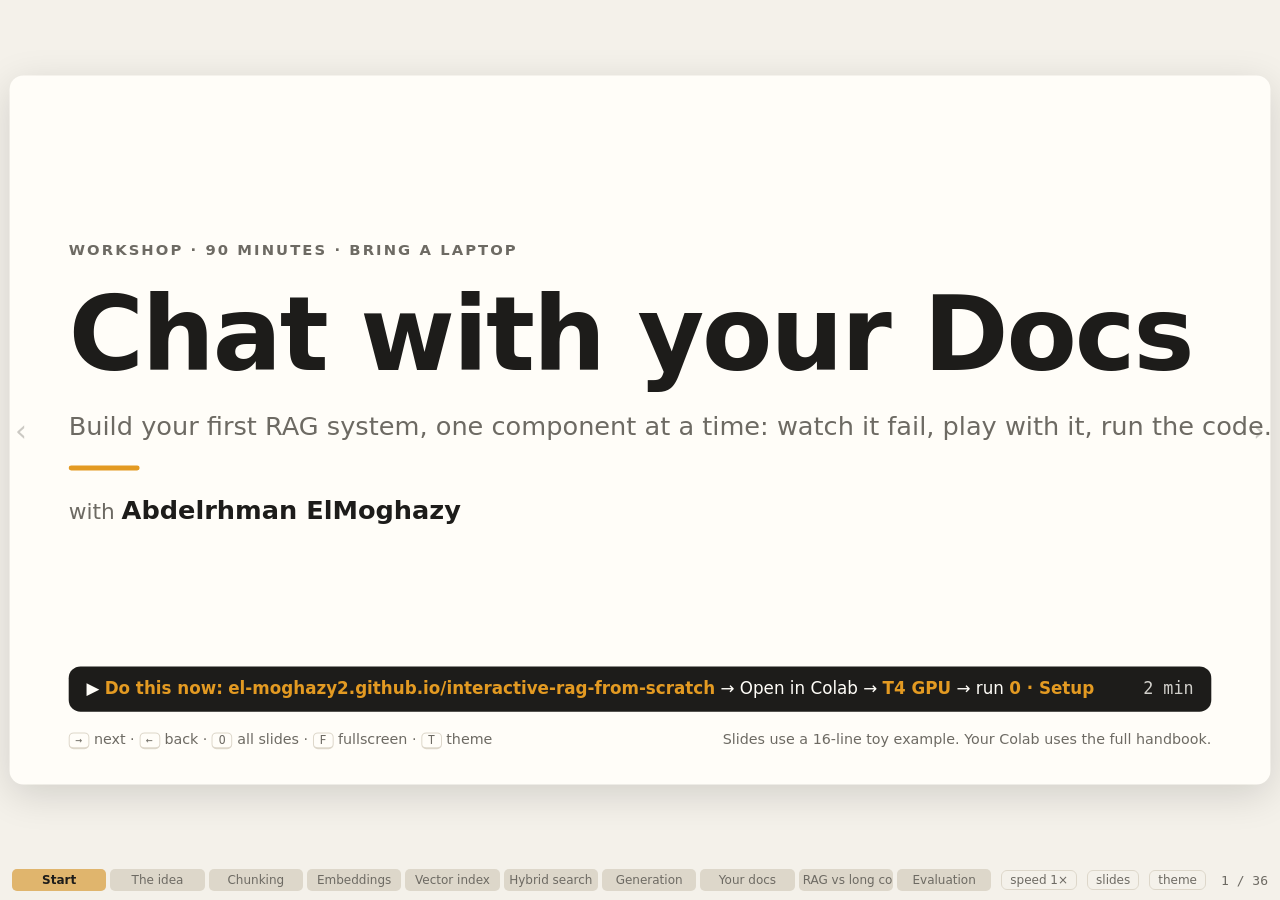
==== commit aeb697cf: "Restore slide styles that the title script was deleting, and tidy the title slide" ====
--- a/site-short/index.html
+++ b/site-short/index.html
@@ -4,7 +4,7 @@
 <meta charset="utf-8">
 <meta name="viewport" content="width=device-width, initial-scale=1">
 <title>Chat with your Docs (90-minute version)</title>
-<link rel="stylesheet" href="style.css?v=5821">
+<link rel="stylesheet" href="style.css?v=5829">
 </head>
 <body>
 <div id="viewport"><div id="stage">
@@ -14,11 +14,11 @@
   <div class="title-main">
     <div class="kicker">Workshop · 90 minutes · bring a laptop</div>
     <h1>Chat with your Docs</h1>
-    <p class="lead">Build your first RAG system, one component at a time: watch it fail, play with it, then run the code.</p>
+    <p class="lead">Build your first RAG system, one component at a time: watch it fail, play with it, run the code.</p>
     <div class="rule"></div>
     <p class="speaker">with <b>Abdelrhman ElMoghazy</b></p>
   </div>
-  <div class="banner"><span>▶ <b>Do this now:</b> <b>el-moghazy2.github.io/interactive-rag-from-scratch</b> → Open in Colab → <b>T4 GPU</b> → run <b>0 · Setup</b></span><span class="time">2 min, runs while we talk</span></div>
+  <div class="banner"><span>▶ <b>Do this now:</b> <b>el-moghazy2.github.io/interactive-rag-from-scratch</b> → Open in Colab → <b>T4 GPU</b> → run <b>0 · Setup</b></span><span class="time">2 min</span></div>
   <div class="title-foot"><span><kbd>→</kbd> next · <kbd>←</kbd> back · <kbd>O</kbd> all slides · <kbd>F</kbd> fullscreen · <kbd>T</kbd> theme</span><span>Slides use a 16-line toy example. Your Colab uses the full handbook.</span></div>
 </section>
 
@@ -472,7 +472,7 @@
       <p>No chunks, no embeddings, no index. Paste all the documents into the prompt and let the model find the answer.</p>
       <p class="small" style="margin-top:8px">A million tokens is roughly 700,000 words: several long novels.</p></div>
   </div>
-  <div class="card" data-step="2" style="margin-top:auto">Our whole handbook is about 2,500 tokens. It fits in any model, hundreds of times over. So was today a waste? Two views coming up, then a calculator.</div>
+  <div class="card" data-step="2" style="margin-top:auto">Our whole handbook is about 2,500 tokens. It fits in any model, hundreds of times over. So was today a waste? Two views coming up.</div>
 </section>
 
 <section class="slide" id="lc-debate" data-part="8">
@@ -595,8 +595,8 @@
 </div>
 <div id="overview"></div>
 
-<script src="data.js?v=5821"></script>
-<script src="demos.js?v=5821"></script>
-<script src="deck.js?v=5821"></script>
+<script src="data.js?v=5829"></script>
+<script src="demos.js?v=5829"></script>
+<script src="deck.js?v=5829"></script>
 </body>
 </html>
--- a/site-short/style.css
+++ b/site-short/style.css
@@ -329,10 +329,99 @@
 .speaker { font-size: 24px; color: var(--muted); }
 .speaker b { color: var(--ink); }
 
+/* evaluation slide, version 2 */
+.ev2 { display: grid; grid-template-columns: 1fr 1.05fr; gap: 26px; align-items: center; padding: 9px 18px; }
+.ev2-bars h3 { font-size: 15px; letter-spacing: .1em; text-transform: uppercase; color: var(--ink); margin: 0 0 4px; }
+.ev2-bars h3 span { text-transform: none; letter-spacing: 0; font-weight: 400; color: var(--muted); font-size: 15.5px; margin-left: 6px; }
+.ev2-row { display: grid; grid-template-columns: 178px 1fr 54px; gap: 12px; align-items: center; padding: 4px 0; font-size: 17px; }
+.ev2-row output { font-family: var(--mono); font-size: 22px; font-weight: 800; text-align: right; transition: color .2s; }
+.ev2-pic { font-size: 14.5px; color: var(--muted); min-width: 0; }
+.ev2-pic p { margin: 5px 0 0; color: var(--ink); font-size: 15px; }
+.picrow { display: flex; align-items: center; gap: 6px; flex-wrap: nowrap; }
+.picrow em { font-style: normal; font-size: 12.5px; width: 86px; line-height: 1.2; flex: none; }
+.ck { display: inline-flex; flex-direction: column; align-items: center; justify-content: center; width: 66px; height: 44px; border-radius: 8px; font-size: 13px; font-weight: 700; line-height: 1.15; text-align: center; transition: all .25s; }
+.ck i { font-style: normal; font-family: var(--mono); font-size: 11px; font-weight: 500; opacity: .75; }
+.ck.u { background: var(--hit); color: #fff; } .ck.n { background: var(--line); color: var(--muted); }
+.ck.miss { width: 88px; background: transparent; border: 2px dashed var(--bad); color: var(--bad); font-size: 11.5px; font-weight: 600; }
+.alines { display: flex; flex-direction: column; gap: 4px; }
+.aline { display: flex; align-items: center; gap: 8px; font-size: 12.5px; }
+.aline i { height: 9px; border-radius: 5px; background: var(--hit); flex: none; transition: all .25s; }
+.aline b { font-weight: 600; color: var(--hit); } .aline.uns i { background: var(--bad); } .aline.uns b { color: var(--bad); }
+.aline u { text-decoration: none; border: 1.5px solid var(--work); color: var(--work); border-radius: 99px; padding: 0 7px; font-weight: 600; }
+.aline.off i { opacity: .45; }
+.fact { display: inline-flex; align-items: center; justify-content: center; width: 34px; height: 34px; border-radius: 8px; font-weight: 800; font-size: 17px; flex: none; }
+.fact.y { background: var(--hit); color: #fff; } .fact.n { border: 2px dashed var(--bad); color: var(--bad); }
+#eb-head .steps { display: flex; gap: 22px; margin-top: 6px; font-size: 15.5px; }
+#eb-head .step { flex: 1; } #eb-head .step em { font-style: normal; font-weight: 800; text-transform: uppercase; font-size: 12px; letter-spacing: .1em; color: var(--muted); margin-right: 4px; }
+
+/* prompt caching slide */
+.pc-legend { display: flex; gap: 26px; font-size: 16px; color: var(--ink); }
+.pc-legend i { display: inline-block; width: 22px; height: 14px; border-radius: 4px; margin-right: 8px; vertical-align: -1px; }
+.pc-new { background: var(--work); color: #1d1c1a; } .pc-hit { background: var(--hit); color: #fff; }
+.pc-axis { display: flex; justify-content: space-between; font-size: 12.5px; letter-spacing: .08em; text-transform: uppercase; color: var(--muted); margin: 2px 142px -8px 118px; }
+.pc-row { display: grid; grid-template-columns: 104px 1fr 128px; gap: 4px 14px; align-items: center; }
+.pc-row > b { font-size: 18px; }
+.pc-row > em { font-style: normal; font-weight: 800; font-size: 16px; text-align: right; }
+.pc-row > em.pc-full { color: var(--work); } .pc-row > em.pc-cheap { color: var(--hit); }
+.pc-row > p { grid-column: 2 / 4; font-size: 16.5px; color: var(--muted); }
+.pc-bar { display: flex; gap: 3px; height: 46px; border-radius: 9px; overflow: hidden; font-size: 15.5px; font-weight: 600; }
+.pc-bar span { display: flex; align-items: center; justify-content: center; white-space: nowrap; overflow: hidden; }
+.pc-bar .pc-chg { box-shadow: inset 0 0 0 3px var(--bad); color: var(--bad); background: var(--bad-bg); font-weight: 800; }
+
+/* chunk demo v2 */
+.ckgrid { display: grid; grid-template-columns: 1fr 1.25fr; gap: 16px; min-height: 0; }
+.ckgrid .chunktext { font-size: 19px; line-height: 1.85; white-space: normal; }
+.ckcards { display: grid; grid-template-columns: 1fr 1fr; gap: 8px; align-content: start; min-height: 0; overflow: auto; }
+.ckcard { border-radius: 9px; padding: 7px 11px; font-size: 15.5px; line-height: 1.4; border: 2px solid transparent; color: var(--ink); }
+.ckcards.many { grid-template-columns: 1fr 1fr 1fr; }
+.ckcards.many .ckcard { font-size: 12.5px; padding: 5px 8px; line-height: 1.32; }
+.ckcards.many .ckcard > b { font-size: 11.5px; }
+.ckcard > b { display: block; font-size: 13px; letter-spacing: .06em; text-transform: uppercase; margin-bottom: 2px; }
+.ckcard > b i { font-style: normal; font-weight: 500; text-transform: none; letter-spacing: 0; margin-left: 8px; opacity: .8; }
+.ckcard .rep { background: repeating-linear-gradient(45deg, rgba(0,0,0,.2) 0 4px, transparent 4px 8px); border-radius: 3px; font-weight: 600; }
+:root[data-theme="dark"] .ckcard .rep { background: repeating-linear-gradient(45deg, rgba(255,255,255,.25) 0 4px, transparent 4px 8px); }
+.ckcard.whole { border-color: var(--hit); box-shadow: 0 0 0 2px var(--hit); }
+
+/* vector index kinds */
+#idx-what .card { padding: 12px 16px; }
+#idx-what .card h3 { font-size: 21px; margin: 4px 0 2px; }
+.ixp { font-size: 17px; line-height: 1.35; }
+.ixpic { width: 100%; height: 118px; display: block; }
+.ixpic .ix-d { fill: var(--muted); opacity: .9; stroke: var(--soft); stroke-width: 1.5; }
+.ixpic .ix-d.hot { fill: var(--hit); } .ixpic .ix-d.dim { opacity: .28; }
+.ixpic .ix-l { stroke: var(--hit); stroke-width: 1.6; opacity: .55; }
+.ixpic .ix-c { fill: none; stroke: var(--line); stroke-width: 2; stroke-dasharray: 4 4; }
+.ixpic .ix-c.on { stroke: var(--hit); fill: var(--hit-bg); stroke-dasharray: none; }
+.ixpic .ix-e { stroke: var(--line); stroke-width: 2; }
+.ixpic .ix-e.on { stroke: var(--work); stroke-width: 4; }
+.ixpic .ix-q { fill: var(--bad); stroke: var(--soft); stroke-width: 1.5; }
+
+/* recursive splitting demo */
+.recrow { display: flex; align-items: center; gap: 7px; }
+.recrow em { font-style: normal; color: var(--muted); font-size: 16px; }
+.recstep { display: inline-flex; align-items: center; gap: 7px; font-size: 15px; background: var(--soft); border: 1px solid var(--line); border-radius: 99px; padding: 3px 11px 3px 4px; opacity: .55; transition: all .3s; }
+.recstep b { width: 22px; height: 22px; border-radius: 50%; background: var(--ink); color: var(--stage); display: inline-flex; align-items: center; justify-content: center; font-size: 12.5px; flex: none; }
+.recstep i { font-style: normal; font-weight: 700; }
+.recstep.used { opacity: 1; }
+.recstep.now { opacity: 1; background: var(--work); border-color: var(--work); color: #1d1c1a; }
+.recdemo { display: grid; grid-template-columns: 1.6fr 1fr; gap: 16px; min-height: 0; }
+.recdemo > * { min-width: 0; }
+.rctext { font-size: 17.5px; line-height: 1.8; white-space: pre-wrap; }
+.rctext .rp { padding: 3px 0; -webkit-box-decoration-break: clone; box-decoration-break: clone; transition: background .4s; }
+.rctext .rp.ok { background: var(--hit-bg); } .rctext .rp.long { background: var(--bad-bg); }
+.rctext .cut { display: inline-block; width: 3px; height: 1.15em; vertical-align: -3px; margin: 0 3px; border-radius: 2px; background: var(--muted); }
+.rctext .cut.new { background: var(--work); width: 5px; box-shadow: 0 0 0 3px var(--work-bg); }
+.rclist { display: flex; flex-direction: column; gap: 4px; font-size: 14.5px; overflow: hidden; }
+.rclist div { display: grid; grid-template-columns: 24px 1fr auto; gap: 8px; align-items: center; background: var(--stage); border: 1px solid var(--line); border-radius: 7px; padding: 3px 9px; }
+.rclist div.ok { box-shadow: inset 4px 0 0 var(--hit); } .rclist div.long { box-shadow: inset 4px 0 0 var(--bad); }
+.rclist div span { white-space: nowrap; overflow: hidden; text-overflow: ellipsis; }
+.rclist div b { font-family: var(--mono); font-weight: 600; } .rclist div.long b { color: var(--bad); } .rclist div.ok b { color: var(--hit); }
+.rclist p { font-size: 14px; color: var(--muted); }
+
 /* title slide */
 .title-main { display: flex; flex-direction: column; justify-content: center; gap: 22px; flex: 1; min-height: 0; }
 .title-main h1 { font-size: 104px; white-space: nowrap; }
-.title-main .lead { font-size: 28px; max-width: none; }
+.title-main .lead { font-size: 26px; max-width: none; white-space: nowrap; }
 .title-main .rule { width: 72px; height: 5px; border-radius: 3px; background: var(--work); }
 .speaker { font-size: 22px; color: var(--muted); }
 .speaker b { color: var(--ink); font-size: 26px; }
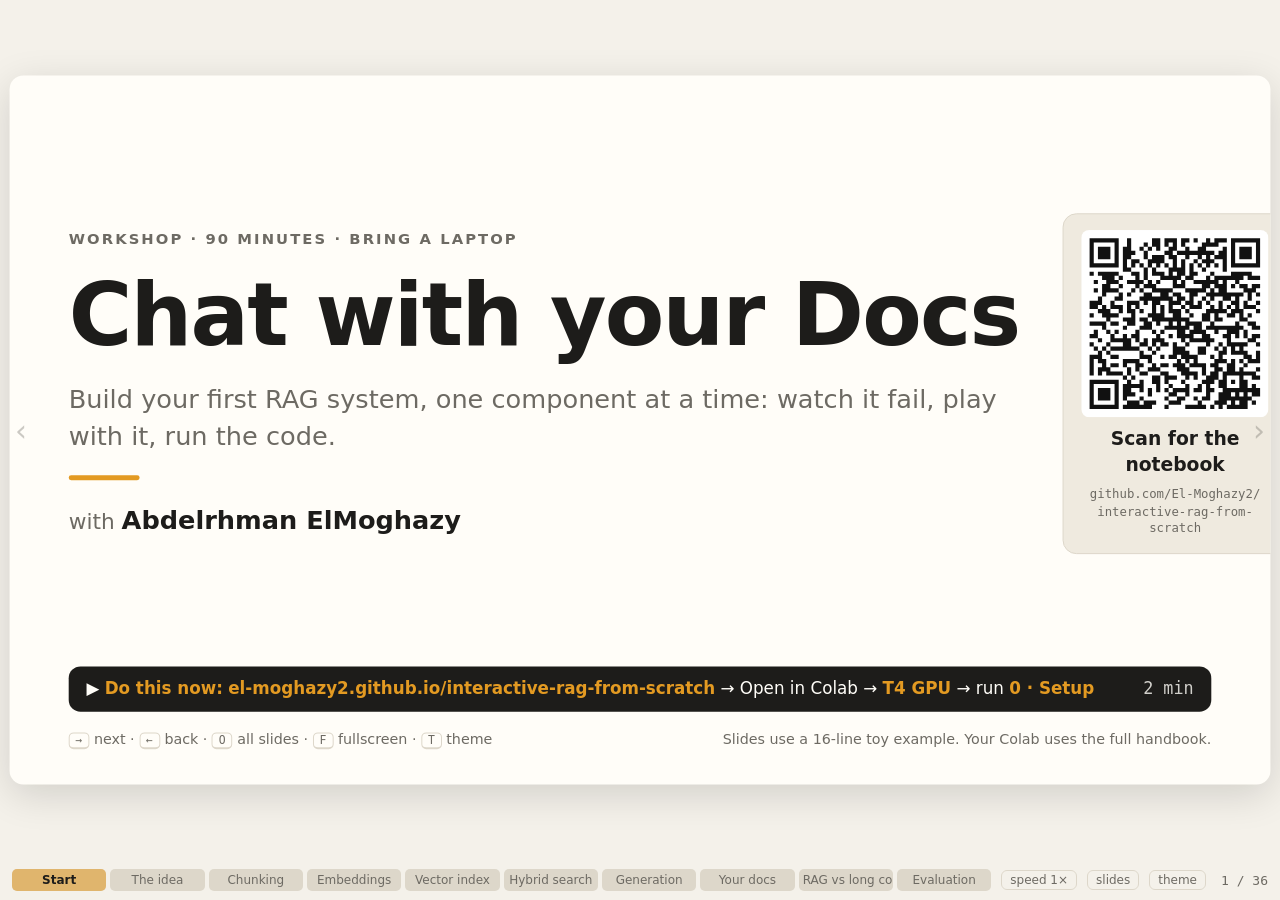
==== commit 2df6e1e0: "Title slide: QR code for the notebook on GitHub" ====
--- a/site-short/index.html
+++ b/site-short/index.html
@@ -4,19 +4,26 @@
 <meta charset="utf-8">
 <meta name="viewport" content="width=device-width, initial-scale=1">
 <title>Chat with your Docs (90-minute version)</title>
-<link rel="stylesheet" href="style.css?v=5829">
+<link rel="stylesheet" href="style.css?v=5833">
 </head>
 <body>
 <div id="viewport"><div id="stage">
 
 <!-- ======================= START ======================= -->
 <section class="slide" id="title" data-part="0" style="gap:18px">
+  <div class="title-row">
   <div class="title-main">
     <div class="kicker">Workshop · 90 minutes · bring a laptop</div>
     <h1>Chat with your Docs</h1>
     <p class="lead">Build your first RAG system, one component at a time: watch it fail, play with it, run the code.</p>
     <div class="rule"></div>
     <p class="speaker">with <b>Abdelrhman ElMoghazy</b></p>
+  </div>
+  <div class="title-qr">
+    <svg viewBox="0 0 45 45" width="190" height="190" role="img" aria-label="QR code for the workshop notebook on GitHub"><rect width="45" height="45" fill="#fff"/><path d="M2 2h1v1h-1zM3 2h1v1h-1zM4 2h1v1h-1zM5 2h1v1h-1zM6 2h1v1h-1zM7 2h1v1h-1zM8 2h1v1h-1zM11 2h1v1h-1zM17 2h1v1h-1zM18 2h1v1h-1zM20 2h1v1h-1zM21 2h1v1h-1zM22 2h1v1h-1zM24 2h1v1h-1zM25 2h1v1h-1zM27 2h1v1h-1zM30 2h1v1h-1zM32 2h1v1h-1zM33 2h1v1h-1zM34 2h1v1h-1zM36 2h1v1h-1zM37 2h1v1h-1zM38 2h1v1h-1zM39 2h1v1h-1zM40 2h1v1h-1zM41 2h1v1h-1zM42 2h1v1h-1zM2 3h1v1h-1zM8 3h1v1h-1zM11 3h1v1h-1zM15 3h1v1h-1zM17 3h1v1h-1zM18 3h1v1h-1zM20 3h1v1h-1zM22 3h1v1h-1zM24 3h1v1h-1zM29 3h1v1h-1zM30 3h1v1h-1zM31 3h1v1h-1zM32 3h1v1h-1zM36 3h1v1h-1zM42 3h1v1h-1zM2 4h1v1h-1zM4 4h1v1h-1zM5 4h1v1h-1zM6 4h1v1h-1zM8 4h1v1h-1zM10 4h1v1h-1zM11 4h1v1h-1zM14 4h1v1h-1zM16 4h1v1h-1zM18 4h1v1h-1zM21 4h1v1h-1zM22 4h1v1h-1zM25 4h1v1h-1zM28 4h1v1h-1zM29 4h1v1h-1zM34 4h1v1h-1zM36 4h1v1h-1zM38 4h1v1h-1zM39 4h1v1h-1zM40 4h1v1h-1zM42 4h1v1h-1zM2 5h1v1h-1zM4 5h1v1h-1zM5 5h1v1h-1zM6 5h1v1h-1zM8 5h1v1h-1zM10 5h1v1h-1zM11 5h1v1h-1zM12 5h1v1h-1zM15 5h1v1h-1zM20 5h1v1h-1zM21 5h1v1h-1zM23 5h1v1h-1zM24 5h1v1h-1zM25 5h1v1h-1zM26 5h1v1h-1zM27 5h1v1h-1zM28 5h1v1h-1zM29 5h1v1h-1zM30 5h1v1h-1zM31 5h1v1h-1zM33 5h1v1h-1zM34 5h1v1h-1zM36 5h1v1h-1zM38 5h1v1h-1zM39 5h1v1h-1zM40 5h1v1h-1zM42 5h1v1h-1zM2 6h1v1h-1zM4 6h1v1h-1zM5 6h1v1h-1zM6 6h1v1h-1zM8 6h1v1h-1zM10 6h1v1h-1zM11 6h1v1h-1zM15 6h1v1h-1zM17 6h1v1h-1zM18 6h1v1h-1zM19 6h1v1h-1zM21 6h1v1h-1zM22 6h1v1h-1zM25 6h1v1h-1zM28 6h1v1h-1zM30 6h1v1h-1zM32 6h1v1h-1zM33 6h1v1h-1zM34 6h1v1h-1zM36 6h1v1h-1zM38 6h1v1h-1zM39 6h1v1h-1zM40 6h1v1h-1zM42 6h1v1h-1zM2 7h1v1h-1zM8 7h1v1h-1zM10 7h1v1h-1zM12 7h1v1h-1zM13 7h1v1h-1zM16 7h1v1h-1zM17 7h1v1h-1zM18 7h1v1h-1zM19 7h1v1h-1zM22 7h1v1h-1zM24 7h1v1h-1zM27 7h1v1h-1zM29 7h1v1h-1zM30 7h1v1h-1zM31 7h1v1h-1zM34 7h1v1h-1zM36 7h1v1h-1zM42 7h1v1h-1zM2 8h1v1h-1zM3 8h1v1h-1zM4 8h1v1h-1zM5 8h1v1h-1zM6 8h1v1h-1zM7 8h1v1h-1zM8 8h1v1h-1zM10 8h1v1h-1zM12 8h1v1h-1zM14 8h1v1h-1zM16 8h1v1h-1zM18 8h1v1h-1zM20 8h1v1h-1zM22 8h1v1h-1zM24 8h1v1h-1zM26 8h1v1h-1zM28 8h1v1h-1zM30 8h1v1h-1zM32 8h1v1h-1zM34 8h1v1h-1zM36 8h1v1h-1zM37 8h1v1h-1zM38 8h1v1h-1zM39 8h1v1h-1zM40 8h1v1h-1zM41 8h1v1h-1zM42 8h1v1h-1zM10 9h1v1h-1zM11 9h1v1h-1zM15 9h1v1h-1zM17 9h1v1h-1zM21 9h1v1h-1zM22 9h1v1h-1zM23 9h1v1h-1zM24 9h1v1h-1zM26 9h1v1h-1zM29 9h1v1h-1zM34 9h1v1h-1zM2 10h1v1h-1zM4 10h1v1h-1zM5 10h1v1h-1zM6 10h1v1h-1zM7 10h1v1h-1zM8 10h1v1h-1zM12 10h1v1h-1zM13 10h1v1h-1zM15 10h1v1h-1zM17 10h1v1h-1zM18 10h1v1h-1zM19 10h1v1h-1zM21 10h1v1h-1zM23 10h1v1h-1zM24 10h1v1h-1zM26 10h1v1h-1zM27 10h1v1h-1zM31 10h1v1h-1zM36 10h1v1h-1zM37 10h1v1h-1zM38 10h1v1h-1zM39 10h1v1h-1zM40 10h1v1h-1zM5 11h1v1h-1zM6 11h1v1h-1zM7 11h1v1h-1zM9 11h1v1h-1zM13 11h1v1h-1zM15 11h1v1h-1zM19 11h1v1h-1zM20 11h1v1h-1zM21 11h1v1h-1zM22 11h1v1h-1zM23 11h1v1h-1zM25 11h1v1h-1zM26 11h1v1h-1zM30 11h1v1h-1zM32 11h1v1h-1zM33 11h1v1h-1zM34 11h1v1h-1zM35 11h1v1h-1zM36 11h1v1h-1zM37 11h1v1h-1zM38 11h1v1h-1zM40 11h1v1h-1zM41 11h1v1h-1zM42 11h1v1h-1zM3 12h1v1h-1zM6 12h1v1h-1zM7 12h1v1h-1zM8 12h1v1h-1zM11 12h1v1h-1zM12 12h1v1h-1zM13 12h1v1h-1zM14 12h1v1h-1zM16 12h1v1h-1zM18 12h1v1h-1zM22 12h1v1h-1zM24 12h1v1h-1zM27 12h1v1h-1zM28 12h1v1h-1zM29 12h1v1h-1zM30 12h1v1h-1zM31 12h1v1h-1zM32 12h1v1h-1zM34 12h1v1h-1zM37 12h1v1h-1zM5 13h1v1h-1zM6 13h1v1h-1zM9 13h1v1h-1zM13 13h1v1h-1zM15 13h1v1h-1zM16 13h1v1h-1zM17 13h1v1h-1zM22 13h1v1h-1zM23 13h1v1h-1zM24 13h1v1h-1zM29 13h1v1h-1zM30 13h1v1h-1zM32 13h1v1h-1zM33 13h1v1h-1zM34 13h1v1h-1zM36 13h1v1h-1zM38 13h1v1h-1zM39 13h1v1h-1zM41 13h1v1h-1zM42 13h1v1h-1zM3 14h1v1h-1zM5 14h1v1h-1zM6 14h1v1h-1zM7 14h1v1h-1zM8 14h1v1h-1zM12 14h1v1h-1zM14 14h1v1h-1zM17 14h1v1h-1zM18 14h1v1h-1zM19 14h1v1h-1zM20 14h1v1h-1zM21 14h1v1h-1zM25 14h1v1h-1zM26 14h1v1h-1zM27 14h1v1h-1zM28 14h1v1h-1zM29 14h1v1h-1zM31 14h1v1h-1zM33 14h1v1h-1zM34 14h1v1h-1zM39 14h1v1h-1zM40 14h1v1h-1zM41 14h1v1h-1zM5 15h1v1h-1zM9 15h1v1h-1zM11 15h1v1h-1zM15 15h1v1h-1zM16 15h1v1h-1zM19 15h1v1h-1zM20 15h1v1h-1zM22 15h1v1h-1zM23 15h1v1h-1zM26 15h1v1h-1zM27 15h1v1h-1zM30 15h1v1h-1zM31 15h1v1h-1zM32 15h1v1h-1zM33 15h1v1h-1zM34 15h1v1h-1zM35 15h1v1h-1zM36 15h1v1h-1zM37 15h1v1h-1zM38 15h1v1h-1zM40 15h1v1h-1zM42 15h1v1h-1zM4 16h1v1h-1zM8 16h1v1h-1zM9 16h1v1h-1zM14 16h1v1h-1zM15 16h1v1h-1zM16 16h1v1h-1zM17 16h1v1h-1zM18 16h1v1h-1zM19 16h1v1h-1zM20 16h1v1h-1zM21 16h1v1h-1zM23 16h1v1h-1zM24 16h1v1h-1zM26 16h1v1h-1zM29 16h1v1h-1zM31 16h1v1h-1zM34 16h1v1h-1zM35 16h1v1h-1zM37 16h1v1h-1zM40 16h1v1h-1zM2 17h1v1h-1zM3 17h1v1h-1zM4 17h1v1h-1zM7 17h1v1h-1zM11 17h1v1h-1zM12 17h1v1h-1zM13 17h1v1h-1zM15 17h1v1h-1zM17 17h1v1h-1zM18 17h1v1h-1zM21 17h1v1h-1zM22 17h1v1h-1zM23 17h1v1h-1zM25 17h1v1h-1zM26 17h1v1h-1zM28 17h1v1h-1zM30 17h1v1h-1zM33 17h1v1h-1zM36 17h1v1h-1zM37 17h1v1h-1zM39 17h1v1h-1zM42 17h1v1h-1zM2 18h1v1h-1zM3 18h1v1h-1zM5 18h1v1h-1zM7 18h1v1h-1zM8 18h1v1h-1zM9 18h1v1h-1zM11 18h1v1h-1zM13 18h1v1h-1zM17 18h1v1h-1zM19 18h1v1h-1zM21 18h1v1h-1zM24 18h1v1h-1zM26 18h1v1h-1zM27 18h1v1h-1zM28 18h1v1h-1zM31 18h1v1h-1zM33 18h1v1h-1zM35 18h1v1h-1zM37 18h1v1h-1zM39 18h1v1h-1zM40 18h1v1h-1zM41 18h1v1h-1zM4 19h1v1h-1zM5 19h1v1h-1zM6 19h1v1h-1zM9 19h1v1h-1zM11 19h1v1h-1zM12 19h1v1h-1zM14 19h1v1h-1zM17 19h1v1h-1zM19 19h1v1h-1zM21 19h1v1h-1zM22 19h1v1h-1zM23 19h1v1h-1zM25 19h1v1h-1zM30 19h1v1h-1zM31 19h1v1h-1zM32 19h1v1h-1zM33 19h1v1h-1zM34 19h1v1h-1zM36 19h1v1h-1zM37 19h1v1h-1zM38 19h1v1h-1zM42 19h1v1h-1zM2 20h1v1h-1zM5 20h1v1h-1zM6 20h1v1h-1zM7 20h1v1h-1zM8 20h1v1h-1zM12 20h1v1h-1zM16 20h1v1h-1zM17 20h1v1h-1zM18 20h1v1h-1zM19 20h1v1h-1zM22 20h1v1h-1zM23 20h1v1h-1zM26 20h1v1h-1zM29 20h1v1h-1zM30 20h1v1h-1zM32 20h1v1h-1zM35 20h1v1h-1zM36 20h1v1h-1zM38 20h1v1h-1zM40 20h1v1h-1zM6 21h1v1h-1zM10 21h1v1h-1zM11 21h1v1h-1zM12 21h1v1h-1zM14 21h1v1h-1zM15 21h1v1h-1zM17 21h1v1h-1zM18 21h1v1h-1zM19 21h1v1h-1zM20 21h1v1h-1zM21 21h1v1h-1zM22 21h1v1h-1zM23 21h1v1h-1zM24 21h1v1h-1zM25 21h1v1h-1zM29 21h1v1h-1zM30 21h1v1h-1zM32 21h1v1h-1zM33 21h1v1h-1zM38 21h1v1h-1zM39 21h1v1h-1zM2 22h1v1h-1zM3 22h1v1h-1zM4 22h1v1h-1zM5 22h1v1h-1zM7 22h1v1h-1zM8 22h1v1h-1zM11 22h1v1h-1zM12 22h1v1h-1zM15 22h1v1h-1zM16 22h1v1h-1zM18 22h1v1h-1zM21 22h1v1h-1zM23 22h1v1h-1zM25 22h1v1h-1zM26 22h1v1h-1zM27 22h1v1h-1zM28 22h1v1h-1zM31 22h1v1h-1zM37 22h1v1h-1zM40 22h1v1h-1zM41 22h1v1h-1zM5 23h1v1h-1zM10 23h1v1h-1zM14 23h1v1h-1zM15 23h1v1h-1zM16 23h1v1h-1zM20 23h1v1h-1zM21 23h1v1h-1zM22 23h1v1h-1zM23 23h1v1h-1zM24 23h1v1h-1zM25 23h1v1h-1zM27 23h1v1h-1zM28 23h1v1h-1zM30 23h1v1h-1zM31 23h1v1h-1zM32 23h1v1h-1zM33 23h1v1h-1zM34 23h1v1h-1zM35 23h1v1h-1zM36 23h1v1h-1zM37 23h1v1h-1zM38 23h1v1h-1zM41 23h1v1h-1zM42 23h1v1h-1zM3 24h1v1h-1zM6 24h1v1h-1zM8 24h1v1h-1zM13 24h1v1h-1zM17 24h1v1h-1zM19 24h1v1h-1zM23 24h1v1h-1zM24 24h1v1h-1zM26 24h1v1h-1zM27 24h1v1h-1zM28 24h1v1h-1zM29 24h1v1h-1zM32 24h1v1h-1zM35 24h1v1h-1zM36 24h1v1h-1zM37 24h1v1h-1zM39 24h1v1h-1zM2 25h1v1h-1zM3 25h1v1h-1zM7 25h1v1h-1zM10 25h1v1h-1zM12 25h1v1h-1zM13 25h1v1h-1zM18 25h1v1h-1zM21 25h1v1h-1zM23 25h1v1h-1zM24 25h1v1h-1zM25 25h1v1h-1zM26 25h1v1h-1zM29 25h1v1h-1zM30 25h1v1h-1zM34 25h1v1h-1zM35 25h1v1h-1zM37 25h1v1h-1zM39 25h1v1h-1zM41 25h1v1h-1zM42 25h1v1h-1zM4 26h1v1h-1zM7 26h1v1h-1zM8 26h1v1h-1zM9 26h1v1h-1zM10 26h1v1h-1zM11 26h1v1h-1zM13 26h1v1h-1zM15 26h1v1h-1zM17 26h1v1h-1zM18 26h1v1h-1zM19 26h1v1h-1zM24 26h1v1h-1zM26 26h1v1h-1zM27 26h1v1h-1zM28 26h1v1h-1zM29 26h1v1h-1zM30 26h1v1h-1zM31 26h1v1h-1zM35 26h1v1h-1zM40 26h1v1h-1zM41 26h1v1h-1zM2 27h1v1h-1zM6 27h1v1h-1zM10 27h1v1h-1zM11 27h1v1h-1zM14 27h1v1h-1zM15 27h1v1h-1zM17 27h1v1h-1zM19 27h1v1h-1zM20 27h1v1h-1zM22 27h1v1h-1zM25 27h1v1h-1zM30 27h1v1h-1zM33 27h1v1h-1zM35 27h1v1h-1zM36 27h1v1h-1zM37 27h1v1h-1zM38 27h1v1h-1zM39 27h1v1h-1zM42 27h1v1h-1zM3 28h1v1h-1zM5 28h1v1h-1zM7 28h1v1h-1zM8 28h1v1h-1zM9 28h1v1h-1zM10 28h1v1h-1zM11 28h1v1h-1zM12 28h1v1h-1zM13 28h1v1h-1zM16 28h1v1h-1zM18 28h1v1h-1zM22 28h1v1h-1zM23 28h1v1h-1zM24 28h1v1h-1zM28 28h1v1h-1zM29 28h1v1h-1zM32 28h1v1h-1zM34 28h1v1h-1zM36 28h1v1h-1zM38 28h1v1h-1zM4 29h1v1h-1zM6 29h1v1h-1zM14 29h1v1h-1zM17 29h1v1h-1zM22 29h1v1h-1zM23 29h1v1h-1zM24 29h1v1h-1zM25 29h1v1h-1zM28 29h1v1h-1zM29 29h1v1h-1zM33 29h1v1h-1zM34 29h1v1h-1zM36 29h1v1h-1zM37 29h1v1h-1zM38 29h1v1h-1zM39 29h1v1h-1zM42 29h1v1h-1zM2 30h1v1h-1zM3 30h1v1h-1zM4 30h1v1h-1zM7 30h1v1h-1zM8 30h1v1h-1zM14 30h1v1h-1zM15 30h1v1h-1zM16 30h1v1h-1zM19 30h1v1h-1zM21 30h1v1h-1zM22 30h1v1h-1zM24 30h1v1h-1zM25 30h1v1h-1zM26 30h1v1h-1zM27 30h1v1h-1zM31 30h1v1h-1zM33 30h1v1h-1zM39 30h1v1h-1zM40 30h1v1h-1zM42 30h1v1h-1zM2 31h1v1h-1zM4 31h1v1h-1zM5 31h1v1h-1zM10 31h1v1h-1zM11 31h1v1h-1zM12 31h1v1h-1zM13 31h1v1h-1zM16 31h1v1h-1zM23 31h1v1h-1zM25 31h1v1h-1zM27 31h1v1h-1zM32 31h1v1h-1zM33 31h1v1h-1zM34 31h1v1h-1zM36 31h1v1h-1zM38 31h1v1h-1zM40 31h1v1h-1zM41 31h1v1h-1zM42 31h1v1h-1zM2 32h1v1h-1zM5 32h1v1h-1zM7 32h1v1h-1zM8 32h1v1h-1zM10 32h1v1h-1zM13 32h1v1h-1zM14 32h1v1h-1zM17 32h1v1h-1zM19 32h1v1h-1zM20 32h1v1h-1zM22 32h1v1h-1zM23 32h1v1h-1zM24 32h1v1h-1zM26 32h1v1h-1zM27 32h1v1h-1zM28 32h1v1h-1zM29 32h1v1h-1zM31 32h1v1h-1zM32 32h1v1h-1zM35 32h1v1h-1zM36 32h1v1h-1zM39 32h1v1h-1zM2 33h1v1h-1zM4 33h1v1h-1zM5 33h1v1h-1zM6 33h1v1h-1zM11 33h1v1h-1zM13 33h1v1h-1zM16 33h1v1h-1zM17 33h1v1h-1zM18 33h1v1h-1zM23 33h1v1h-1zM24 33h1v1h-1zM25 33h1v1h-1zM29 33h1v1h-1zM32 33h1v1h-1zM33 33h1v1h-1zM35 33h1v1h-1zM36 33h1v1h-1zM38 33h1v1h-1zM42 33h1v1h-1zM2 34h1v1h-1zM4 34h1v1h-1zM6 34h1v1h-1zM7 34h1v1h-1zM8 34h1v1h-1zM9 34h1v1h-1zM11 34h1v1h-1zM14 34h1v1h-1zM15 34h1v1h-1zM19 34h1v1h-1zM20 34h1v1h-1zM24 34h1v1h-1zM25 34h1v1h-1zM26 34h1v1h-1zM27 34h1v1h-1zM29 34h1v1h-1zM31 34h1v1h-1zM32 34h1v1h-1zM34 34h1v1h-1zM35 34h1v1h-1zM36 34h1v1h-1zM37 34h1v1h-1zM38 34h1v1h-1zM39 34h1v1h-1zM40 34h1v1h-1zM41 34h1v1h-1zM10 35h1v1h-1zM12 35h1v1h-1zM17 35h1v1h-1zM18 35h1v1h-1zM20 35h1v1h-1zM21 35h1v1h-1zM22 35h1v1h-1zM25 35h1v1h-1zM27 35h1v1h-1zM30 35h1v1h-1zM31 35h1v1h-1zM32 35h1v1h-1zM34 35h1v1h-1zM38 35h1v1h-1zM41 35h1v1h-1zM42 35h1v1h-1zM2 36h1v1h-1zM3 36h1v1h-1zM4 36h1v1h-1zM5 36h1v1h-1zM6 36h1v1h-1zM7 36h1v1h-1zM8 36h1v1h-1zM11 36h1v1h-1zM14 36h1v1h-1zM17 36h1v1h-1zM18 36h1v1h-1zM20 36h1v1h-1zM24 36h1v1h-1zM29 36h1v1h-1zM30 36h1v1h-1zM31 36h1v1h-1zM33 36h1v1h-1zM34 36h1v1h-1zM36 36h1v1h-1zM38 36h1v1h-1zM39 36h1v1h-1zM2 37h1v1h-1zM8 37h1v1h-1zM10 37h1v1h-1zM11 37h1v1h-1zM12 37h1v1h-1zM13 37h1v1h-1zM14 37h1v1h-1zM18 37h1v1h-1zM21 37h1v1h-1zM25 37h1v1h-1zM28 37h1v1h-1zM30 37h1v1h-1zM33 37h1v1h-1zM34 37h1v1h-1zM38 37h1v1h-1zM39 37h1v1h-1zM41 37h1v1h-1zM2 38h1v1h-1zM4 38h1v1h-1zM5 38h1v1h-1zM6 38h1v1h-1zM8 38h1v1h-1zM10 38h1v1h-1zM11 38h1v1h-1zM14 38h1v1h-1zM16 38h1v1h-1zM18 38h1v1h-1zM20 38h1v1h-1zM22 38h1v1h-1zM23 38h1v1h-1zM24 38h1v1h-1zM25 38h1v1h-1zM27 38h1v1h-1zM28 38h1v1h-1zM30 38h1v1h-1zM31 38h1v1h-1zM34 38h1v1h-1zM35 38h1v1h-1zM36 38h1v1h-1zM37 38h1v1h-1zM38 38h1v1h-1zM39 38h1v1h-1zM40 38h1v1h-1zM41 38h1v1h-1zM42 38h1v1h-1zM2 39h1v1h-1zM4 39h1v1h-1zM5 39h1v1h-1zM6 39h1v1h-1zM8 39h1v1h-1zM10 39h1v1h-1zM11 39h1v1h-1zM12 39h1v1h-1zM16 39h1v1h-1zM21 39h1v1h-1zM22 39h1v1h-1zM25 39h1v1h-1zM30 39h1v1h-1zM33 39h1v1h-1zM34 39h1v1h-1zM35 39h1v1h-1zM37 39h1v1h-1zM39 39h1v1h-1zM41 39h1v1h-1zM42 39h1v1h-1zM2 40h1v1h-1zM4 40h1v1h-1zM5 40h1v1h-1zM6 40h1v1h-1zM8 40h1v1h-1zM10 40h1v1h-1zM14 40h1v1h-1zM20 40h1v1h-1zM23 40h1v1h-1zM24 40h1v1h-1zM27 40h1v1h-1zM29 40h1v1h-1zM30 40h1v1h-1zM33 40h1v1h-1zM34 40h1v1h-1zM35 40h1v1h-1zM36 40h1v1h-1zM37 40h1v1h-1zM38 40h1v1h-1zM39 40h1v1h-1zM40 40h1v1h-1zM2 41h1v1h-1zM8 41h1v1h-1zM11 41h1v1h-1zM12 41h1v1h-1zM13 41h1v1h-1zM15 41h1v1h-1zM16 41h1v1h-1zM17 41h1v1h-1zM21 41h1v1h-1zM22 41h1v1h-1zM23 41h1v1h-1zM28 41h1v1h-1zM32 41h1v1h-1zM33 41h1v1h-1zM34 41h1v1h-1zM36 41h1v1h-1zM38 41h1v1h-1zM39 41h1v1h-1zM41 41h1v1h-1zM2 42h1v1h-1zM3 42h1v1h-1zM4 42h1v1h-1zM5 42h1v1h-1zM6 42h1v1h-1zM7 42h1v1h-1zM8 42h1v1h-1zM10 42h1v1h-1zM11 42h1v1h-1zM12 42h1v1h-1zM13 42h1v1h-1zM14 42h1v1h-1zM15 42h1v1h-1zM16 42h1v1h-1zM20 42h1v1h-1zM25 42h1v1h-1zM26 42h1v1h-1zM27 42h1v1h-1zM28 42h1v1h-1zM29 42h1v1h-1zM31 42h1v1h-1zM33 42h1v1h-1zM35 42h1v1h-1zM36 42h1v1h-1zM37 42h1v1h-1zM38 42h1v1h-1zM39 42h1v1h-1z" fill="#111"/></svg>
+    <b>Scan for the notebook</b>
+    <span>github.com/El-Moghazy2/<br>interactive-rag-from-scratch</span>
+  </div>
   </div>
   <div class="banner"><span>▶ <b>Do this now:</b> <b>el-moghazy2.github.io/interactive-rag-from-scratch</b> → Open in Colab → <b>T4 GPU</b> → run <b>0 · Setup</b></span><span class="time">2 min</span></div>
   <div class="title-foot"><span><kbd>→</kbd> next · <kbd>←</kbd> back · <kbd>O</kbd> all slides · <kbd>F</kbd> fullscreen · <kbd>T</kbd> theme</span><span>Slides use a 16-line toy example. Your Colab uses the full handbook.</span></div>
@@ -99,7 +106,7 @@
     <li>Compare the two answers with your neighbour's. Did the first ones even agree?</li>
   </ul>
   <p class="lead">Pasting by hand works for one question. The rest of today is about finding the right paragraph automatically.</p>
-  <div class="banner"><span>▶ <b>Colab · Part 1</b> run the two cells and compare the answers</span><span class="time">3 min</span></div>
+  <div class="banner"><span>▶ <b>Colab · Part 1</b> <code>GENERATION</code> run the cell: the model answers with no documents</span><span class="time">3 min</span></div>
 </section>
 
 <!-- ======================= 2 · CHUNKING ======================= -->
@@ -166,9 +173,9 @@
     <p data-only="2"><b>Size and overlap.</b> The same two dials as in the first demo: the most characters a chunk may hold, and how much two neighbours repeat.</p>
     <p data-only="3"><b>The separators.</b> The list from the demo, from the biggest break to the smallest: blank line, line break, full stop, space, and finally "anywhere".</p>
     <p data-only="4"><b>Where the separator goes.</b> <span class="mono">"end"</span> keeps each full stop attached to the sentence before it, so chunks do not start with a stray dot.</p>
-    <p data-only="5"><b>Use it.</b> A list of strings comes back. In Part 7 your own PDF is cut with this function.</p>
-  </div>
-  <div class="banner"><span>▶ <b>Colab · Part 2</b> run the cells: fixed size first, then the recursive splitter, then build the chunks</span><span class="time">4 min</span></div>
+    <p data-only="5"><b>Use it.</b> A list of strings comes back. These strings are the chunks the rest of the pipeline uses.</p>
+  </div>
+  <div class="banner"><span>▶ <b>Colab · Part 2</b> <code>INDEXING</code> run the cells: load the PDF, then cut it into chunks</span><span class="time">4 min</span></div>
 </section>
 
 <!-- ======================= 3 · EMBEDDINGS ======================= -->
@@ -248,7 +255,7 @@
     <p data-only="2"><b>Cosine similarity.</b> The dot product <span class="mono">a @ b</span> divided by both lengths <span class="mono">np.linalg.norm(a)</span>, <span class="mono">np.linalg.norm(b)</span>.</p>
     <p data-only="3"><b>Embed every chunk once.</b> One row per chunk. <span class="mono">normalize_embeddings=True</span> makes every length 1, so from here on cosine similarity is a plain dot product. That is what the vector index in the next part computes.</p>
   </div>
-  <div class="banner"><span>▶ <b>Colab · Part 3</b> run the cells: one embedding, cosine similarity, then embed every chunk</span><span class="time">4 min</span></div>
+  <div class="banner"><span>▶ <b>Colab · Part 3</b> <code>INDEXING</code> run the cell: embed every chunk</span><span class="time">4 min</span></div>
 </section>
 
 <!-- ======================= 4 · INDEX ======================= -->
@@ -305,7 +312,7 @@
 </pre>
     <p class="small">A vector database (Chroma, Qdrant, pgvector) is an index like these, plus storage on disk, filters and updates.</p>
   </div>
-  <div class="banner"><span>▶ <b>Colab · Part 4</b> run the cells: build the index, search it, then try the clustered index</span><span class="time">2 min</span></div>
+  <div class="banner"><span>▶ <b>Colab · Part 4</b> run the cells: build the vector index (<code>INDEXING</code>), then search it (<code>RETRIEVAL</code>)</span><span class="time">2 min</span></div>
 </section>
 
 <!-- ======================= 5 · HYBRID ======================= -->
@@ -363,7 +370,7 @@
     <p data-only="3"><b>Reciprocal rank fusion.</b> Position 1 earns 1/61, position 2 earns 1/62, and so on. A chunk that is near the top of both lists collects the most points.</p>
     <p data-only="4"><b>Sort by points.</b> That is the whole algorithm, and it is what many production search systems use.</p>
   </div>
-  <div class="banner"><span>▶ <b>Colab · Part 5</b> run the cells and compare keyword, semantic and hybrid search</span><span class="time">5 min</span></div>
+  <div class="banner"><span>▶ <b>Colab · Part 5</b> run the cells: keyword index (<code>INDEXING</code>), keyword and hybrid search (<code>RETRIEVAL</code>)</span><span class="time">5 min</span></div>
 </section>
 
 <!-- ======================= 6 · GENERATION ======================= -->
@@ -430,7 +437,7 @@
     <p data-only="3"><b>The open book and the question.</b> This is the "augmented" in RAG: plain text pasted into a prompt.</p>
     <p data-only="4"><b>Three lines for the whole system:</b> retrieve, augment, generate.</p>
   </div>
-  <div class="banner"><span>▶ <b>Colab · Part 6</b> run the cells: build the prompt, then ask all four questions</span><span class="time">5 min</span></div>
+  <div class="banner"><span>▶ <b>Colab · Part 6</b> run the cells: build the prompt (<code>AUGMENTATION</code>), then ask all four questions (<code>GENERATION</code>)</span><span class="time">5 min</span></div>
 </section>
 
 <!-- ======================= 7 · YOUR DOCS ======================= -->
@@ -442,7 +449,7 @@
       <div class="opts"><button>Chunking</button><button>Search</button><button>Prompt rules</button><button>Bigger LLM</button></div><p class="explain">The fact was split across two chunks. Split at paragraph boundaries or add overlap.</p></div>
     <div class="card quiz mini" data-answer="1"><p class="q"><b>Case 2.</b> "What is room B-204 used for?" → a confident answer about room B-240. The B-204 sentence is not among the retrieved chunks.</p>
       <div class="opts"><button>Chunking</button><button>Search</button><button>Prompt rules</button><button>Bigger LLM</button></div><p class="explain">The right chunk was never retrieved. Add keyword search and fuse the rankings.</p></div>
-    <div class="card quiz mini" data-answer="2"><p class="q"><b>Case 3.</b> "How much is a parking permit?" → "A permit costs 50 lumens per semester." The handbook has no parking section.</p>
+    <div class="card quiz mini" data-answer="2"><p class="q"><b>Case 3.</b> "How much is a parking permit?" → "A permit costs 50 dollars per semester." The handbook has no parking section.</p>
       <div class="opts"><button>Chunking</button><button>Search</button><button>Prompt rules</button><button>Bigger LLM</button></div><p class="explain">Nothing to retrieve, so the model filled the gap. Tell it to answer only from the context and to say when it does not know.</p></div>
   </div>
 </section>
@@ -457,7 +464,7 @@
     <div class="card" style="flex:1"><b>Vector databases</b><br><span class="small">Chroma, Qdrant, pgvector: the same index, kept on disk.</span></div>
     <div class="card" style="flex:1"><b>Agentic search</b><br><span class="small">Let the model decide what to look up, and when.</span></div>
   </div>
-  <div class="banner"><span>▶ <b>Take home</b> Colab Part 7: chat with your own PDF · Part 8: score your RAG with Ragas</span><span class="time">after class</span></div>
+  <div class="banner"><span>▶ <b>Take home</b> Colab Part 7: chat with the handbook · Part 8: score your RAG with Ragas</span><span class="time">after class</span></div>
 </section>
 
 <!-- ======================= 8 · RAG VS LONG CONTEXT ======================= -->
@@ -595,8 +602,8 @@
 </div>
 <div id="overview"></div>
 
-<script src="data.js?v=5829"></script>
-<script src="demos.js?v=5829"></script>
-<script src="deck.js?v=5829"></script>
+<script src="data.js?v=5833"></script>
+<script src="demos.js?v=5833"></script>
+<script src="deck.js?v=5833"></script>
 </body>
 </html>
--- a/site-short/style.css
+++ b/site-short/style.css
@@ -420,8 +420,13 @@
 
 /* title slide */
 .title-main { display: flex; flex-direction: column; justify-content: center; gap: 22px; flex: 1; min-height: 0; }
-.title-main h1 { font-size: 104px; white-space: nowrap; }
-.title-main .lead { font-size: 26px; max-width: none; white-space: nowrap; }
+.title-row { display: flex; align-items: center; gap: 44px; flex: 1; min-height: 0; }
+.title-main h1 { font-size: 88px; white-space: nowrap; }
+.title-main .lead { font-size: 26px; max-width: none; }
+.title-qr { display: flex; flex-direction: column; align-items: center; gap: 8px; text-align: center; padding: 16px 18px; background: var(--soft); border: 1px solid var(--line); border-radius: 14px; }
+.title-qr svg { border-radius: 8px; display: block; }
+.title-qr b { font-size: 19px; }
+.title-qr span { font-family: var(--mono); font-size: 12.5px; color: var(--muted); }
 .title-main .rule { width: 72px; height: 5px; border-radius: 3px; background: var(--work); }
 .speaker { font-size: 22px; color: var(--muted); }
 .speaker b { color: var(--ink); font-size: 26px; }
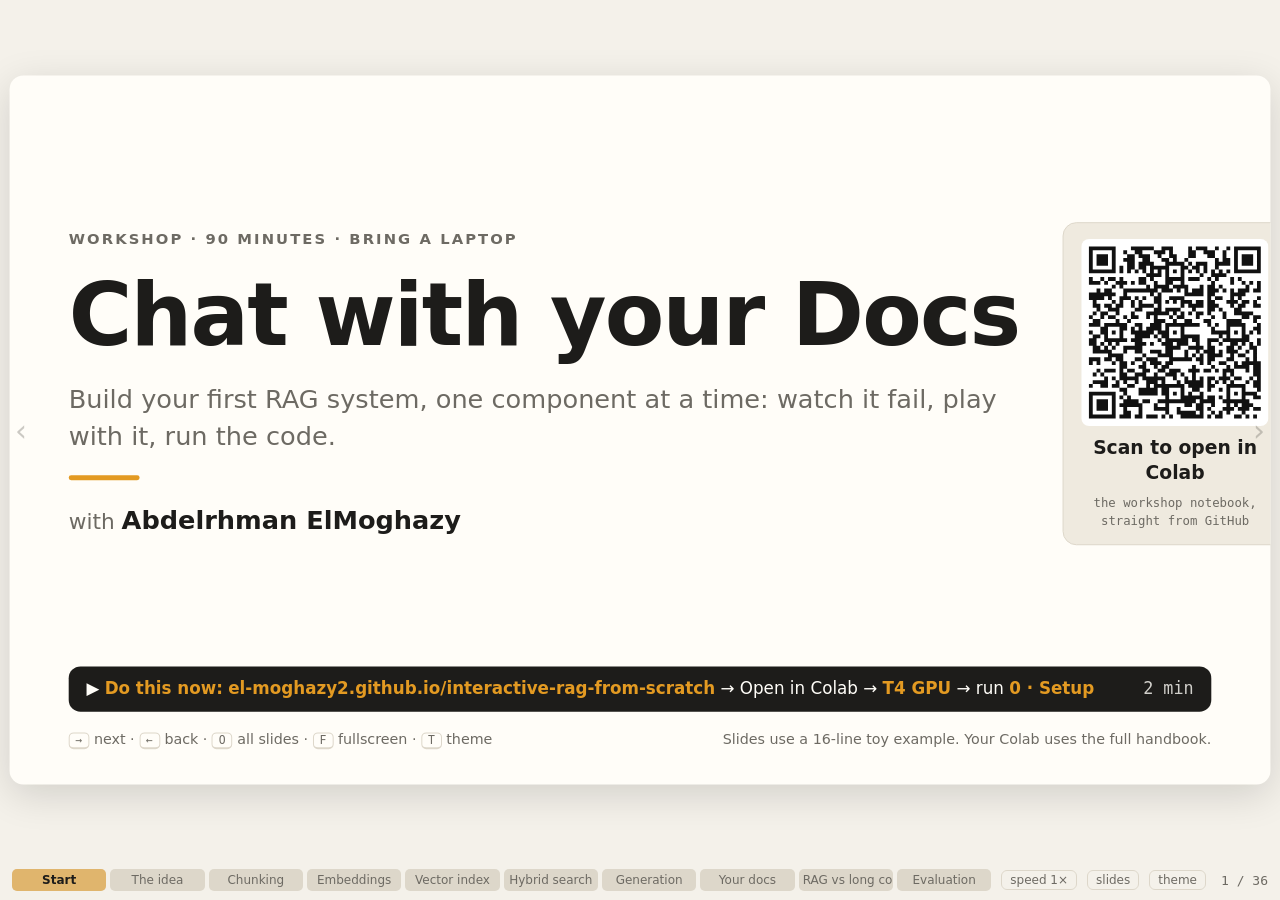
==== commit 0859495f: "Title slide: QR code opens the notebook directly in Colab" ====
--- a/site-short/index.html
+++ b/site-short/index.html
@@ -4,7 +4,7 @@
 <meta charset="utf-8">
 <meta name="viewport" content="width=device-width, initial-scale=1">
 <title>Chat with your Docs (90-minute version)</title>
-<link rel="stylesheet" href="style.css?v=5833">
+<link rel="stylesheet" href="style.css?v=5834">
 </head>
 <body>
 <div id="viewport"><div id="stage">
@@ -20,9 +20,9 @@
     <p class="speaker">with <b>Abdelrhman ElMoghazy</b></p>
   </div>
   <div class="title-qr">
-    <svg viewBox="0 0 45 45" width="190" height="190" role="img" aria-label="QR code for the workshop notebook on GitHub"><rect width="45" height="45" fill="#fff"/><path d="M2 2h1v1h-1zM3 2h1v1h-1zM4 2h1v1h-1zM5 2h1v1h-1zM6 2h1v1h-1zM7 2h1v1h-1zM8 2h1v1h-1zM11 2h1v1h-1zM17 2h1v1h-1zM18 2h1v1h-1zM20 2h1v1h-1zM21 2h1v1h-1zM22 2h1v1h-1zM24 2h1v1h-1zM25 2h1v1h-1zM27 2h1v1h-1zM30 2h1v1h-1zM32 2h1v1h-1zM33 2h1v1h-1zM34 2h1v1h-1zM36 2h1v1h-1zM37 2h1v1h-1zM38 2h1v1h-1zM39 2h1v1h-1zM40 2h1v1h-1zM41 2h1v1h-1zM42 2h1v1h-1zM2 3h1v1h-1zM8 3h1v1h-1zM11 3h1v1h-1zM15 3h1v1h-1zM17 3h1v1h-1zM18 3h1v1h-1zM20 3h1v1h-1zM22 3h1v1h-1zM24 3h1v1h-1zM29 3h1v1h-1zM30 3h1v1h-1zM31 3h1v1h-1zM32 3h1v1h-1zM36 3h1v1h-1zM42 3h1v1h-1zM2 4h1v1h-1zM4 4h1v1h-1zM5 4h1v1h-1zM6 4h1v1h-1zM8 4h1v1h-1zM10 4h1v1h-1zM11 4h1v1h-1zM14 4h1v1h-1zM16 4h1v1h-1zM18 4h1v1h-1zM21 4h1v1h-1zM22 4h1v1h-1zM25 4h1v1h-1zM28 4h1v1h-1zM29 4h1v1h-1zM34 4h1v1h-1zM36 4h1v1h-1zM38 4h1v1h-1zM39 4h1v1h-1zM40 4h1v1h-1zM42 4h1v1h-1zM2 5h1v1h-1zM4 5h1v1h-1zM5 5h1v1h-1zM6 5h1v1h-1zM8 5h1v1h-1zM10 5h1v1h-1zM11 5h1v1h-1zM12 5h1v1h-1zM15 5h1v1h-1zM20 5h1v1h-1zM21 5h1v1h-1zM23 5h1v1h-1zM24 5h1v1h-1zM25 5h1v1h-1zM26 5h1v1h-1zM27 5h1v1h-1zM28 5h1v1h-1zM29 5h1v1h-1zM30 5h1v1h-1zM31 5h1v1h-1zM33 5h1v1h-1zM34 5h1v1h-1zM36 5h1v1h-1zM38 5h1v1h-1zM39 5h1v1h-1zM40 5h1v1h-1zM42 5h1v1h-1zM2 6h1v1h-1zM4 6h1v1h-1zM5 6h1v1h-1zM6 6h1v1h-1zM8 6h1v1h-1zM10 6h1v1h-1zM11 6h1v1h-1zM15 6h1v1h-1zM17 6h1v1h-1zM18 6h1v1h-1zM19 6h1v1h-1zM21 6h1v1h-1zM22 6h1v1h-1zM25 6h1v1h-1zM28 6h1v1h-1zM30 6h1v1h-1zM32 6h1v1h-1zM33 6h1v1h-1zM34 6h1v1h-1zM36 6h1v1h-1zM38 6h1v1h-1zM39 6h1v1h-1zM40 6h1v1h-1zM42 6h1v1h-1zM2 7h1v1h-1zM8 7h1v1h-1zM10 7h1v1h-1zM12 7h1v1h-1zM13 7h1v1h-1zM16 7h1v1h-1zM17 7h1v1h-1zM18 7h1v1h-1zM19 7h1v1h-1zM22 7h1v1h-1zM24 7h1v1h-1zM27 7h1v1h-1zM29 7h1v1h-1zM30 7h1v1h-1zM31 7h1v1h-1zM34 7h1v1h-1zM36 7h1v1h-1zM42 7h1v1h-1zM2 8h1v1h-1zM3 8h1v1h-1zM4 8h1v1h-1zM5 8h1v1h-1zM6 8h1v1h-1zM7 8h1v1h-1zM8 8h1v1h-1zM10 8h1v1h-1zM12 8h1v1h-1zM14 8h1v1h-1zM16 8h1v1h-1zM18 8h1v1h-1zM20 8h1v1h-1zM22 8h1v1h-1zM24 8h1v1h-1zM26 8h1v1h-1zM28 8h1v1h-1zM30 8h1v1h-1zM32 8h1v1h-1zM34 8h1v1h-1zM36 8h1v1h-1zM37 8h1v1h-1zM38 8h1v1h-1zM39 8h1v1h-1zM40 8h1v1h-1zM41 8h1v1h-1zM42 8h1v1h-1zM10 9h1v1h-1zM11 9h1v1h-1zM15 9h1v1h-1zM17 9h1v1h-1zM21 9h1v1h-1zM22 9h1v1h-1zM23 9h1v1h-1zM24 9h1v1h-1zM26 9h1v1h-1zM29 9h1v1h-1zM34 9h1v1h-1zM2 10h1v1h-1zM4 10h1v1h-1zM5 10h1v1h-1zM6 10h1v1h-1zM7 10h1v1h-1zM8 10h1v1h-1zM12 10h1v1h-1zM13 10h1v1h-1zM15 10h1v1h-1zM17 10h1v1h-1zM18 10h1v1h-1zM19 10h1v1h-1zM21 10h1v1h-1zM23 10h1v1h-1zM24 10h1v1h-1zM26 10h1v1h-1zM27 10h1v1h-1zM31 10h1v1h-1zM36 10h1v1h-1zM37 10h1v1h-1zM38 10h1v1h-1zM39 10h1v1h-1zM40 10h1v1h-1zM5 11h1v1h-1zM6 11h1v1h-1zM7 11h1v1h-1zM9 11h1v1h-1zM13 11h1v1h-1zM15 11h1v1h-1zM19 11h1v1h-1zM20 11h1v1h-1zM21 11h1v1h-1zM22 11h1v1h-1zM23 11h1v1h-1zM25 11h1v1h-1zM26 11h1v1h-1zM30 11h1v1h-1zM32 11h1v1h-1zM33 11h1v1h-1zM34 11h1v1h-1zM35 11h1v1h-1zM36 11h1v1h-1zM37 11h1v1h-1zM38 11h1v1h-1zM40 11h1v1h-1zM41 11h1v1h-1zM42 11h1v1h-1zM3 12h1v1h-1zM6 12h1v1h-1zM7 12h1v1h-1zM8 12h1v1h-1zM11 12h1v1h-1zM12 12h1v1h-1zM13 12h1v1h-1zM14 12h1v1h-1zM16 12h1v1h-1zM18 12h1v1h-1zM22 12h1v1h-1zM24 12h1v1h-1zM27 12h1v1h-1zM28 12h1v1h-1zM29 12h1v1h-1zM30 12h1v1h-1zM31 12h1v1h-1zM32 12h1v1h-1zM34 12h1v1h-1zM37 12h1v1h-1zM5 13h1v1h-1zM6 13h1v1h-1zM9 13h1v1h-1zM13 13h1v1h-1zM15 13h1v1h-1zM16 13h1v1h-1zM17 13h1v1h-1zM22 13h1v1h-1zM23 13h1v1h-1zM24 13h1v1h-1zM29 13h1v1h-1zM30 13h1v1h-1zM32 13h1v1h-1zM33 13h1v1h-1zM34 13h1v1h-1zM36 13h1v1h-1zM38 13h1v1h-1zM39 13h1v1h-1zM41 13h1v1h-1zM42 13h1v1h-1zM3 14h1v1h-1zM5 14h1v1h-1zM6 14h1v1h-1zM7 14h1v1h-1zM8 14h1v1h-1zM12 14h1v1h-1zM14 14h1v1h-1zM17 14h1v1h-1zM18 14h1v1h-1zM19 14h1v1h-1zM20 14h1v1h-1zM21 14h1v1h-1zM25 14h1v1h-1zM26 14h1v1h-1zM27 14h1v1h-1zM28 14h1v1h-1zM29 14h1v1h-1zM31 14h1v1h-1zM33 14h1v1h-1zM34 14h1v1h-1zM39 14h1v1h-1zM40 14h1v1h-1zM41 14h1v1h-1zM5 15h1v1h-1zM9 15h1v1h-1zM11 15h1v1h-1zM15 15h1v1h-1zM16 15h1v1h-1zM19 15h1v1h-1zM20 15h1v1h-1zM22 15h1v1h-1zM23 15h1v1h-1zM26 15h1v1h-1zM27 15h1v1h-1zM30 15h1v1h-1zM31 15h1v1h-1zM32 15h1v1h-1zM33 15h1v1h-1zM34 15h1v1h-1zM35 15h1v1h-1zM36 15h1v1h-1zM37 15h1v1h-1zM38 15h1v1h-1zM40 15h1v1h-1zM42 15h1v1h-1zM4 16h1v1h-1zM8 16h1v1h-1zM9 16h1v1h-1zM14 16h1v1h-1zM15 16h1v1h-1zM16 16h1v1h-1zM17 16h1v1h-1zM18 16h1v1h-1zM19 16h1v1h-1zM20 16h1v1h-1zM21 16h1v1h-1zM23 16h1v1h-1zM24 16h1v1h-1zM26 16h1v1h-1zM29 16h1v1h-1zM31 16h1v1h-1zM34 16h1v1h-1zM35 16h1v1h-1zM37 16h1v1h-1zM40 16h1v1h-1zM2 17h1v1h-1zM3 17h1v1h-1zM4 17h1v1h-1zM7 17h1v1h-1zM11 17h1v1h-1zM12 17h1v1h-1zM13 17h1v1h-1zM15 17h1v1h-1zM17 17h1v1h-1zM18 17h1v1h-1zM21 17h1v1h-1zM22 17h1v1h-1zM23 17h1v1h-1zM25 17h1v1h-1zM26 17h1v1h-1zM28 17h1v1h-1zM30 17h1v1h-1zM33 17h1v1h-1zM36 17h1v1h-1zM37 17h1v1h-1zM39 17h1v1h-1zM42 17h1v1h-1zM2 18h1v1h-1zM3 18h1v1h-1zM5 18h1v1h-1zM7 18h1v1h-1zM8 18h1v1h-1zM9 18h1v1h-1zM11 18h1v1h-1zM13 18h1v1h-1zM17 18h1v1h-1zM19 18h1v1h-1zM21 18h1v1h-1zM24 18h1v1h-1zM26 18h1v1h-1zM27 18h1v1h-1zM28 18h1v1h-1zM31 18h1v1h-1zM33 18h1v1h-1zM35 18h1v1h-1zM37 18h1v1h-1zM39 18h1v1h-1zM40 18h1v1h-1zM41 18h1v1h-1zM4 19h1v1h-1zM5 19h1v1h-1zM6 19h1v1h-1zM9 19h1v1h-1zM11 19h1v1h-1zM12 19h1v1h-1zM14 19h1v1h-1zM17 19h1v1h-1zM19 19h1v1h-1zM21 19h1v1h-1zM22 19h1v1h-1zM23 19h1v1h-1zM25 19h1v1h-1zM30 19h1v1h-1zM31 19h1v1h-1zM32 19h1v1h-1zM33 19h1v1h-1zM34 19h1v1h-1zM36 19h1v1h-1zM37 19h1v1h-1zM38 19h1v1h-1zM42 19h1v1h-1zM2 20h1v1h-1zM5 20h1v1h-1zM6 20h1v1h-1zM7 20h1v1h-1zM8 20h1v1h-1zM12 20h1v1h-1zM16 20h1v1h-1zM17 20h1v1h-1zM18 20h1v1h-1zM19 20h1v1h-1zM22 20h1v1h-1zM23 20h1v1h-1zM26 20h1v1h-1zM29 20h1v1h-1zM30 20h1v1h-1zM32 20h1v1h-1zM35 20h1v1h-1zM36 20h1v1h-1zM38 20h1v1h-1zM40 20h1v1h-1zM6 21h1v1h-1zM10 21h1v1h-1zM11 21h1v1h-1zM12 21h1v1h-1zM14 21h1v1h-1zM15 21h1v1h-1zM17 21h1v1h-1zM18 21h1v1h-1zM19 21h1v1h-1zM20 21h1v1h-1zM21 21h1v1h-1zM22 21h1v1h-1zM23 21h1v1h-1zM24 21h1v1h-1zM25 21h1v1h-1zM29 21h1v1h-1zM30 21h1v1h-1zM32 21h1v1h-1zM33 21h1v1h-1zM38 21h1v1h-1zM39 21h1v1h-1zM2 22h1v1h-1zM3 22h1v1h-1zM4 22h1v1h-1zM5 22h1v1h-1zM7 22h1v1h-1zM8 22h1v1h-1zM11 22h1v1h-1zM12 22h1v1h-1zM15 22h1v1h-1zM16 22h1v1h-1zM18 22h1v1h-1zM21 22h1v1h-1zM23 22h1v1h-1zM25 22h1v1h-1zM26 22h1v1h-1zM27 22h1v1h-1zM28 22h1v1h-1zM31 22h1v1h-1zM37 22h1v1h-1zM40 22h1v1h-1zM41 22h1v1h-1zM5 23h1v1h-1zM10 23h1v1h-1zM14 23h1v1h-1zM15 23h1v1h-1zM16 23h1v1h-1zM20 23h1v1h-1zM21 23h1v1h-1zM22 23h1v1h-1zM23 23h1v1h-1zM24 23h1v1h-1zM25 23h1v1h-1zM27 23h1v1h-1zM28 23h1v1h-1zM30 23h1v1h-1zM31 23h1v1h-1zM32 23h1v1h-1zM33 23h1v1h-1zM34 23h1v1h-1zM35 23h1v1h-1zM36 23h1v1h-1zM37 23h1v1h-1zM38 23h1v1h-1zM41 23h1v1h-1zM42 23h1v1h-1zM3 24h1v1h-1zM6 24h1v1h-1zM8 24h1v1h-1zM13 24h1v1h-1zM17 24h1v1h-1zM19 24h1v1h-1zM23 24h1v1h-1zM24 24h1v1h-1zM26 24h1v1h-1zM27 24h1v1h-1zM28 24h1v1h-1zM29 24h1v1h-1zM32 24h1v1h-1zM35 24h1v1h-1zM36 24h1v1h-1zM37 24h1v1h-1zM39 24h1v1h-1zM2 25h1v1h-1zM3 25h1v1h-1zM7 25h1v1h-1zM10 25h1v1h-1zM12 25h1v1h-1zM13 25h1v1h-1zM18 25h1v1h-1zM21 25h1v1h-1zM23 25h1v1h-1zM24 25h1v1h-1zM25 25h1v1h-1zM26 25h1v1h-1zM29 25h1v1h-1zM30 25h1v1h-1zM34 25h1v1h-1zM35 25h1v1h-1zM37 25h1v1h-1zM39 25h1v1h-1zM41 25h1v1h-1zM42 25h1v1h-1zM4 26h1v1h-1zM7 26h1v1h-1zM8 26h1v1h-1zM9 26h1v1h-1zM10 26h1v1h-1zM11 26h1v1h-1zM13 26h1v1h-1zM15 26h1v1h-1zM17 26h1v1h-1zM18 26h1v1h-1zM19 26h1v1h-1zM24 26h1v1h-1zM26 26h1v1h-1zM27 26h1v1h-1zM28 26h1v1h-1zM29 26h1v1h-1zM30 26h1v1h-1zM31 26h1v1h-1zM35 26h1v1h-1zM40 26h1v1h-1zM41 26h1v1h-1zM2 27h1v1h-1zM6 27h1v1h-1zM10 27h1v1h-1zM11 27h1v1h-1zM14 27h1v1h-1zM15 27h1v1h-1zM17 27h1v1h-1zM19 27h1v1h-1zM20 27h1v1h-1zM22 27h1v1h-1zM25 27h1v1h-1zM30 27h1v1h-1zM33 27h1v1h-1zM35 27h1v1h-1zM36 27h1v1h-1zM37 27h1v1h-1zM38 27h1v1h-1zM39 27h1v1h-1zM42 27h1v1h-1zM3 28h1v1h-1zM5 28h1v1h-1zM7 28h1v1h-1zM8 28h1v1h-1zM9 28h1v1h-1zM10 28h1v1h-1zM11 28h1v1h-1zM12 28h1v1h-1zM13 28h1v1h-1zM16 28h1v1h-1zM18 28h1v1h-1zM22 28h1v1h-1zM23 28h1v1h-1zM24 28h1v1h-1zM28 28h1v1h-1zM29 28h1v1h-1zM32 28h1v1h-1zM34 28h1v1h-1zM36 28h1v1h-1zM38 28h1v1h-1zM4 29h1v1h-1zM6 29h1v1h-1zM14 29h1v1h-1zM17 29h1v1h-1zM22 29h1v1h-1zM23 29h1v1h-1zM24 29h1v1h-1zM25 29h1v1h-1zM28 29h1v1h-1zM29 29h1v1h-1zM33 29h1v1h-1zM34 29h1v1h-1zM36 29h1v1h-1zM37 29h1v1h-1zM38 29h1v1h-1zM39 29h1v1h-1zM42 29h1v1h-1zM2 30h1v1h-1zM3 30h1v1h-1zM4 30h1v1h-1zM7 30h1v1h-1zM8 30h1v1h-1zM14 30h1v1h-1zM15 30h1v1h-1zM16 30h1v1h-1zM19 30h1v1h-1zM21 30h1v1h-1zM22 30h1v1h-1zM24 30h1v1h-1zM25 30h1v1h-1zM26 30h1v1h-1zM27 30h1v1h-1zM31 30h1v1h-1zM33 30h1v1h-1zM39 30h1v1h-1zM40 30h1v1h-1zM42 30h1v1h-1zM2 31h1v1h-1zM4 31h1v1h-1zM5 31h1v1h-1zM10 31h1v1h-1zM11 31h1v1h-1zM12 31h1v1h-1zM13 31h1v1h-1zM16 31h1v1h-1zM23 31h1v1h-1zM25 31h1v1h-1zM27 31h1v1h-1zM32 31h1v1h-1zM33 31h1v1h-1zM34 31h1v1h-1zM36 31h1v1h-1zM38 31h1v1h-1zM40 31h1v1h-1zM41 31h1v1h-1zM42 31h1v1h-1zM2 32h1v1h-1zM5 32h1v1h-1zM7 32h1v1h-1zM8 32h1v1h-1zM10 32h1v1h-1zM13 32h1v1h-1zM14 32h1v1h-1zM17 32h1v1h-1zM19 32h1v1h-1zM20 32h1v1h-1zM22 32h1v1h-1zM23 32h1v1h-1zM24 32h1v1h-1zM26 32h1v1h-1zM27 32h1v1h-1zM28 32h1v1h-1zM29 32h1v1h-1zM31 32h1v1h-1zM32 32h1v1h-1zM35 32h1v1h-1zM36 32h1v1h-1zM39 32h1v1h-1zM2 33h1v1h-1zM4 33h1v1h-1zM5 33h1v1h-1zM6 33h1v1h-1zM11 33h1v1h-1zM13 33h1v1h-1zM16 33h1v1h-1zM17 33h1v1h-1zM18 33h1v1h-1zM23 33h1v1h-1zM24 33h1v1h-1zM25 33h1v1h-1zM29 33h1v1h-1zM32 33h1v1h-1zM33 33h1v1h-1zM35 33h1v1h-1zM36 33h1v1h-1zM38 33h1v1h-1zM42 33h1v1h-1zM2 34h1v1h-1zM4 34h1v1h-1zM6 34h1v1h-1zM7 34h1v1h-1zM8 34h1v1h-1zM9 34h1v1h-1zM11 34h1v1h-1zM14 34h1v1h-1zM15 34h1v1h-1zM19 34h1v1h-1zM20 34h1v1h-1zM24 34h1v1h-1zM25 34h1v1h-1zM26 34h1v1h-1zM27 34h1v1h-1zM29 34h1v1h-1zM31 34h1v1h-1zM32 34h1v1h-1zM34 34h1v1h-1zM35 34h1v1h-1zM36 34h1v1h-1zM37 34h1v1h-1zM38 34h1v1h-1zM39 34h1v1h-1zM40 34h1v1h-1zM41 34h1v1h-1zM10 35h1v1h-1zM12 35h1v1h-1zM17 35h1v1h-1zM18 35h1v1h-1zM20 35h1v1h-1zM21 35h1v1h-1zM22 35h1v1h-1zM25 35h1v1h-1zM27 35h1v1h-1zM30 35h1v1h-1zM31 35h1v1h-1zM32 35h1v1h-1zM34 35h1v1h-1zM38 35h1v1h-1zM41 35h1v1h-1zM42 35h1v1h-1zM2 36h1v1h-1zM3 36h1v1h-1zM4 36h1v1h-1zM5 36h1v1h-1zM6 36h1v1h-1zM7 36h1v1h-1zM8 36h1v1h-1zM11 36h1v1h-1zM14 36h1v1h-1zM17 36h1v1h-1zM18 36h1v1h-1zM20 36h1v1h-1zM24 36h1v1h-1zM29 36h1v1h-1zM30 36h1v1h-1zM31 36h1v1h-1zM33 36h1v1h-1zM34 36h1v1h-1zM36 36h1v1h-1zM38 36h1v1h-1zM39 36h1v1h-1zM2 37h1v1h-1zM8 37h1v1h-1zM10 37h1v1h-1zM11 37h1v1h-1zM12 37h1v1h-1zM13 37h1v1h-1zM14 37h1v1h-1zM18 37h1v1h-1zM21 37h1v1h-1zM25 37h1v1h-1zM28 37h1v1h-1zM30 37h1v1h-1zM33 37h1v1h-1zM34 37h1v1h-1zM38 37h1v1h-1zM39 37h1v1h-1zM41 37h1v1h-1zM2 38h1v1h-1zM4 38h1v1h-1zM5 38h1v1h-1zM6 38h1v1h-1zM8 38h1v1h-1zM10 38h1v1h-1zM11 38h1v1h-1zM14 38h1v1h-1zM16 38h1v1h-1zM18 38h1v1h-1zM20 38h1v1h-1zM22 38h1v1h-1zM23 38h1v1h-1zM24 38h1v1h-1zM25 38h1v1h-1zM27 38h1v1h-1zM28 38h1v1h-1zM30 38h1v1h-1zM31 38h1v1h-1zM34 38h1v1h-1zM35 38h1v1h-1zM36 38h1v1h-1zM37 38h1v1h-1zM38 38h1v1h-1zM39 38h1v1h-1zM40 38h1v1h-1zM41 38h1v1h-1zM42 38h1v1h-1zM2 39h1v1h-1zM4 39h1v1h-1zM5 39h1v1h-1zM6 39h1v1h-1zM8 39h1v1h-1zM10 39h1v1h-1zM11 39h1v1h-1zM12 39h1v1h-1zM16 39h1v1h-1zM21 39h1v1h-1zM22 39h1v1h-1zM25 39h1v1h-1zM30 39h1v1h-1zM33 39h1v1h-1zM34 39h1v1h-1zM35 39h1v1h-1zM37 39h1v1h-1zM39 39h1v1h-1zM41 39h1v1h-1zM42 39h1v1h-1zM2 40h1v1h-1zM4 40h1v1h-1zM5 40h1v1h-1zM6 40h1v1h-1zM8 40h1v1h-1zM10 40h1v1h-1zM14 40h1v1h-1zM20 40h1v1h-1zM23 40h1v1h-1zM24 40h1v1h-1zM27 40h1v1h-1zM29 40h1v1h-1zM30 40h1v1h-1zM33 40h1v1h-1zM34 40h1v1h-1zM35 40h1v1h-1zM36 40h1v1h-1zM37 40h1v1h-1zM38 40h1v1h-1zM39 40h1v1h-1zM40 40h1v1h-1zM2 41h1v1h-1zM8 41h1v1h-1zM11 41h1v1h-1zM12 41h1v1h-1zM13 41h1v1h-1zM15 41h1v1h-1zM16 41h1v1h-1zM17 41h1v1h-1zM21 41h1v1h-1zM22 41h1v1h-1zM23 41h1v1h-1zM28 41h1v1h-1zM32 41h1v1h-1zM33 41h1v1h-1zM34 41h1v1h-1zM36 41h1v1h-1zM38 41h1v1h-1zM39 41h1v1h-1zM41 41h1v1h-1zM2 42h1v1h-1zM3 42h1v1h-1zM4 42h1v1h-1zM5 42h1v1h-1zM6 42h1v1h-1zM7 42h1v1h-1zM8 42h1v1h-1zM10 42h1v1h-1zM11 42h1v1h-1zM12 42h1v1h-1zM13 42h1v1h-1zM14 42h1v1h-1zM15 42h1v1h-1zM16 42h1v1h-1zM20 42h1v1h-1zM25 42h1v1h-1zM26 42h1v1h-1zM27 42h1v1h-1zM28 42h1v1h-1zM29 42h1v1h-1zM31 42h1v1h-1zM33 42h1v1h-1zM35 42h1v1h-1zM36 42h1v1h-1zM37 42h1v1h-1zM38 42h1v1h-1zM39 42h1v1h-1z" fill="#111"/></svg>
-    <b>Scan for the notebook</b>
-    <span>github.com/El-Moghazy2/<br>interactive-rag-from-scratch</span>
+    <svg viewBox="0 0 49 49" width="190" height="190" role="img" aria-label="QR code that opens the workshop notebook in Google Colab"><rect width="49" height="49" fill="#fff"/><path d="M2 2h1v1h-1zM3 2h1v1h-1zM4 2h1v1h-1zM5 2h1v1h-1zM6 2h1v1h-1zM7 2h1v1h-1zM8 2h1v1h-1zM13 2h1v1h-1zM14 2h1v1h-1zM15 2h1v1h-1zM16 2h1v1h-1zM17 2h1v1h-1zM18 2h1v1h-1zM21 2h1v1h-1zM22 2h1v1h-1zM23 2h1v1h-1zM28 2h1v1h-1zM30 2h1v1h-1zM31 2h1v1h-1zM32 2h1v1h-1zM35 2h1v1h-1zM38 2h1v1h-1zM40 2h1v1h-1zM41 2h1v1h-1zM42 2h1v1h-1zM43 2h1v1h-1zM44 2h1v1h-1zM45 2h1v1h-1zM46 2h1v1h-1zM2 3h1v1h-1zM8 3h1v1h-1zM11 3h1v1h-1zM14 3h1v1h-1zM15 3h1v1h-1zM19 3h1v1h-1zM20 3h1v1h-1zM21 3h1v1h-1zM23 3h1v1h-1zM28 3h1v1h-1zM29 3h1v1h-1zM32 3h1v1h-1zM33 3h1v1h-1zM34 3h1v1h-1zM37 3h1v1h-1zM40 3h1v1h-1zM46 3h1v1h-1zM2 4h1v1h-1zM4 4h1v1h-1zM5 4h1v1h-1zM6 4h1v1h-1zM8 4h1v1h-1zM12 4h1v1h-1zM13 4h1v1h-1zM15 4h1v1h-1zM16 4h1v1h-1zM17 4h1v1h-1zM20 4h1v1h-1zM23 4h1v1h-1zM24 4h1v1h-1zM28 4h1v1h-1zM29 4h1v1h-1zM33 4h1v1h-1zM34 4h1v1h-1zM37 4h1v1h-1zM40 4h1v1h-1zM42 4h1v1h-1zM43 4h1v1h-1zM44 4h1v1h-1zM46 4h1v1h-1zM2 5h1v1h-1zM4 5h1v1h-1zM5 5h1v1h-1zM6 5h1v1h-1zM8 5h1v1h-1zM11 5h1v1h-1zM12 5h1v1h-1zM13 5h1v1h-1zM16 5h1v1h-1zM17 5h1v1h-1zM21 5h1v1h-1zM22 5h1v1h-1zM24 5h1v1h-1zM27 5h1v1h-1zM35 5h1v1h-1zM37 5h1v1h-1zM38 5h1v1h-1zM40 5h1v1h-1zM42 5h1v1h-1zM43 5h1v1h-1zM44 5h1v1h-1zM46 5h1v1h-1zM2 6h1v1h-1zM4 6h1v1h-1zM5 6h1v1h-1zM6 6h1v1h-1zM8 6h1v1h-1zM12 6h1v1h-1zM13 6h1v1h-1zM15 6h1v1h-1zM16 6h1v1h-1zM17 6h1v1h-1zM18 6h1v1h-1zM22 6h1v1h-1zM23 6h1v1h-1zM24 6h1v1h-1zM25 6h1v1h-1zM26 6h1v1h-1zM28 6h1v1h-1zM30 6h1v1h-1zM31 6h1v1h-1zM32 6h1v1h-1zM35 6h1v1h-1zM36 6h1v1h-1zM37 6h1v1h-1zM38 6h1v1h-1zM40 6h1v1h-1zM42 6h1v1h-1zM43 6h1v1h-1zM44 6h1v1h-1zM46 6h1v1h-1zM2 7h1v1h-1zM8 7h1v1h-1zM10 7h1v1h-1zM12 7h1v1h-1zM13 7h1v1h-1zM15 7h1v1h-1zM16 7h1v1h-1zM18 7h1v1h-1zM19 7h1v1h-1zM20 7h1v1h-1zM21 7h1v1h-1zM22 7h1v1h-1zM26 7h1v1h-1zM27 7h1v1h-1zM29 7h1v1h-1zM30 7h1v1h-1zM32 7h1v1h-1zM35 7h1v1h-1zM40 7h1v1h-1zM46 7h1v1h-1zM2 8h1v1h-1zM3 8h1v1h-1zM4 8h1v1h-1zM5 8h1v1h-1zM6 8h1v1h-1zM7 8h1v1h-1zM8 8h1v1h-1zM10 8h1v1h-1zM12 8h1v1h-1zM14 8h1v1h-1zM16 8h1v1h-1zM18 8h1v1h-1zM20 8h1v1h-1zM22 8h1v1h-1zM24 8h1v1h-1zM26 8h1v1h-1zM28 8h1v1h-1zM30 8h1v1h-1zM32 8h1v1h-1zM34 8h1v1h-1zM36 8h1v1h-1zM38 8h1v1h-1zM40 8h1v1h-1zM41 8h1v1h-1zM42 8h1v1h-1zM43 8h1v1h-1zM44 8h1v1h-1zM45 8h1v1h-1zM46 8h1v1h-1zM17 9h1v1h-1zM18 9h1v1h-1zM19 9h1v1h-1zM20 9h1v1h-1zM22 9h1v1h-1zM26 9h1v1h-1zM31 9h1v1h-1zM34 9h1v1h-1zM35 9h1v1h-1zM36 9h1v1h-1zM37 9h1v1h-1zM2 10h1v1h-1zM5 10h1v1h-1zM7 10h1v1h-1zM8 10h1v1h-1zM10 10h1v1h-1zM15 10h1v1h-1zM16 10h1v1h-1zM18 10h1v1h-1zM22 10h1v1h-1zM23 10h1v1h-1zM24 10h1v1h-1zM25 10h1v1h-1zM26 10h1v1h-1zM28 10h1v1h-1zM29 10h1v1h-1zM30 10h1v1h-1zM33 10h1v1h-1zM35 10h1v1h-1zM39 10h1v1h-1zM41 10h1v1h-1zM2 11h1v1h-1zM3 11h1v1h-1zM4 11h1v1h-1zM6 11h1v1h-1zM9 11h1v1h-1zM10 11h1v1h-1zM11 11h1v1h-1zM13 11h1v1h-1zM15 11h1v1h-1zM16 11h1v1h-1zM19 11h1v1h-1zM22 11h1v1h-1zM23 11h1v1h-1zM26 11h1v1h-1zM34 11h1v1h-1zM39 11h1v1h-1zM42 11h1v1h-1zM44 11h1v1h-1zM46 11h1v1h-1zM8 12h1v1h-1zM10 12h1v1h-1zM17 12h1v1h-1zM19 12h1v1h-1zM20 12h1v1h-1zM21 12h1v1h-1zM22 12h1v1h-1zM24 12h1v1h-1zM25 12h1v1h-1zM26 12h1v1h-1zM27 12h1v1h-1zM31 12h1v1h-1zM33 12h1v1h-1zM34 12h1v1h-1zM36 12h1v1h-1zM43 12h1v1h-1zM46 12h1v1h-1zM4 13h1v1h-1zM6 13h1v1h-1zM7 13h1v1h-1zM11 13h1v1h-1zM12 13h1v1h-1zM13 13h1v1h-1zM14 13h1v1h-1zM15 13h1v1h-1zM16 13h1v1h-1zM17 13h1v1h-1zM18 13h1v1h-1zM19 13h1v1h-1zM21 13h1v1h-1zM22 13h1v1h-1zM23 13h1v1h-1zM25 13h1v1h-1zM27 13h1v1h-1zM29 13h1v1h-1zM30 13h1v1h-1zM31 13h1v1h-1zM33 13h1v1h-1zM34 13h1v1h-1zM35 13h1v1h-1zM37 13h1v1h-1zM39 13h1v1h-1zM41 13h1v1h-1zM42 13h1v1h-1zM43 13h1v1h-1zM45 13h1v1h-1zM46 13h1v1h-1zM2 14h1v1h-1zM3 14h1v1h-1zM4 14h1v1h-1zM5 14h1v1h-1zM6 14h1v1h-1zM7 14h1v1h-1zM8 14h1v1h-1zM11 14h1v1h-1zM18 14h1v1h-1zM20 14h1v1h-1zM27 14h1v1h-1zM28 14h1v1h-1zM29 14h1v1h-1zM30 14h1v1h-1zM31 14h1v1h-1zM33 14h1v1h-1zM34 14h1v1h-1zM39 14h1v1h-1zM40 14h1v1h-1zM41 14h1v1h-1zM42 14h1v1h-1zM2 15h1v1h-1zM3 15h1v1h-1zM4 15h1v1h-1zM5 15h1v1h-1zM7 15h1v1h-1zM10 15h1v1h-1zM11 15h1v1h-1zM12 15h1v1h-1zM14 15h1v1h-1zM16 15h1v1h-1zM19 15h1v1h-1zM20 15h1v1h-1zM23 15h1v1h-1zM24 15h1v1h-1zM25 15h1v1h-1zM26 15h1v1h-1zM33 15h1v1h-1zM35 15h1v1h-1zM36 15h1v1h-1zM39 15h1v1h-1zM41 15h1v1h-1zM46 15h1v1h-1zM3 16h1v1h-1zM8 16h1v1h-1zM10 16h1v1h-1zM13 16h1v1h-1zM15 16h1v1h-1zM19 16h1v1h-1zM20 16h1v1h-1zM22 16h1v1h-1zM24 16h1v1h-1zM26 16h1v1h-1zM27 16h1v1h-1zM28 16h1v1h-1zM30 16h1v1h-1zM31 16h1v1h-1zM33 16h1v1h-1zM34 16h1v1h-1zM38 16h1v1h-1zM39 16h1v1h-1zM40 16h1v1h-1zM42 16h1v1h-1zM43 16h1v1h-1zM45 16h1v1h-1zM3 17h1v1h-1zM4 17h1v1h-1zM6 17h1v1h-1zM7 17h1v1h-1zM9 17h1v1h-1zM10 17h1v1h-1zM13 17h1v1h-1zM15 17h1v1h-1zM16 17h1v1h-1zM17 17h1v1h-1zM18 17h1v1h-1zM20 17h1v1h-1zM26 17h1v1h-1zM28 17h1v1h-1zM29 17h1v1h-1zM30 17h1v1h-1zM31 17h1v1h-1zM33 17h1v1h-1zM34 17h1v1h-1zM35 17h1v1h-1zM39 17h1v1h-1zM41 17h1v1h-1zM42 17h1v1h-1zM45 17h1v1h-1zM46 17h1v1h-1zM4 18h1v1h-1zM7 18h1v1h-1zM8 18h1v1h-1zM9 18h1v1h-1zM14 18h1v1h-1zM15 18h1v1h-1zM19 18h1v1h-1zM20 18h1v1h-1zM22 18h1v1h-1zM23 18h1v1h-1zM24 18h1v1h-1zM25 18h1v1h-1zM29 18h1v1h-1zM33 18h1v1h-1zM34 18h1v1h-1zM36 18h1v1h-1zM40 18h1v1h-1zM41 18h1v1h-1zM3 19h1v1h-1zM5 19h1v1h-1zM6 19h1v1h-1zM9 19h1v1h-1zM13 19h1v1h-1zM17 19h1v1h-1zM18 19h1v1h-1zM19 19h1v1h-1zM20 19h1v1h-1zM21 19h1v1h-1zM22 19h1v1h-1zM24 19h1v1h-1zM26 19h1v1h-1zM28 19h1v1h-1zM30 19h1v1h-1zM31 19h1v1h-1zM33 19h1v1h-1zM37 19h1v1h-1zM40 19h1v1h-1zM41 19h1v1h-1zM42 19h1v1h-1zM43 19h1v1h-1zM44 19h1v1h-1zM2 20h1v1h-1zM5 20h1v1h-1zM7 20h1v1h-1zM8 20h1v1h-1zM11 20h1v1h-1zM13 20h1v1h-1zM14 20h1v1h-1zM17 20h1v1h-1zM19 20h1v1h-1zM23 20h1v1h-1zM25 20h1v1h-1zM26 20h1v1h-1zM30 20h1v1h-1zM34 20h1v1h-1zM37 20h1v1h-1zM42 20h1v1h-1zM43 20h1v1h-1zM45 20h1v1h-1zM46 20h1v1h-1zM3 21h1v1h-1zM4 21h1v1h-1zM9 21h1v1h-1zM12 21h1v1h-1zM19 21h1v1h-1zM20 21h1v1h-1zM21 21h1v1h-1zM24 21h1v1h-1zM27 21h1v1h-1zM28 21h1v1h-1zM32 21h1v1h-1zM33 21h1v1h-1zM38 21h1v1h-1zM39 21h1v1h-1zM40 21h1v1h-1zM41 21h1v1h-1zM45 21h1v1h-1zM2 22h1v1h-1zM3 22h1v1h-1zM4 22h1v1h-1zM6 22h1v1h-1zM7 22h1v1h-1zM8 22h1v1h-1zM9 22h1v1h-1zM10 22h1v1h-1zM11 22h1v1h-1zM14 22h1v1h-1zM15 22h1v1h-1zM18 22h1v1h-1zM19 22h1v1h-1zM20 22h1v1h-1zM22 22h1v1h-1zM23 22h1v1h-1zM24 22h1v1h-1zM25 22h1v1h-1zM26 22h1v1h-1zM27 22h1v1h-1zM28 22h1v1h-1zM29 22h1v1h-1zM30 22h1v1h-1zM33 22h1v1h-1zM35 22h1v1h-1zM38 22h1v1h-1zM39 22h1v1h-1zM40 22h1v1h-1zM41 22h1v1h-1zM42 22h1v1h-1zM46 22h1v1h-1zM5 23h1v1h-1zM6 23h1v1h-1zM10 23h1v1h-1zM11 23h1v1h-1zM13 23h1v1h-1zM15 23h1v1h-1zM17 23h1v1h-1zM18 23h1v1h-1zM19 23h1v1h-1zM20 23h1v1h-1zM22 23h1v1h-1zM26 23h1v1h-1zM34 23h1v1h-1zM38 23h1v1h-1zM42 23h1v1h-1zM45 23h1v1h-1zM46 23h1v1h-1zM2 24h1v1h-1zM5 24h1v1h-1zM6 24h1v1h-1zM8 24h1v1h-1zM10 24h1v1h-1zM13 24h1v1h-1zM14 24h1v1h-1zM15 24h1v1h-1zM16 24h1v1h-1zM17 24h1v1h-1zM18 24h1v1h-1zM20 24h1v1h-1zM21 24h1v1h-1zM22 24h1v1h-1zM24 24h1v1h-1zM26 24h1v1h-1zM34 24h1v1h-1zM35 24h1v1h-1zM36 24h1v1h-1zM37 24h1v1h-1zM38 24h1v1h-1zM40 24h1v1h-1zM42 24h1v1h-1zM44 24h1v1h-1zM46 24h1v1h-1zM3 25h1v1h-1zM4 25h1v1h-1zM6 25h1v1h-1zM10 25h1v1h-1zM14 25h1v1h-1zM15 25h1v1h-1zM16 25h1v1h-1zM17 25h1v1h-1zM19 25h1v1h-1zM21 25h1v1h-1zM22 25h1v1h-1zM26 25h1v1h-1zM27 25h1v1h-1zM28 25h1v1h-1zM29 25h1v1h-1zM30 25h1v1h-1zM36 25h1v1h-1zM38 25h1v1h-1zM42 25h1v1h-1zM43 25h1v1h-1zM2 26h1v1h-1zM3 26h1v1h-1zM6 26h1v1h-1zM7 26h1v1h-1zM8 26h1v1h-1zM9 26h1v1h-1zM10 26h1v1h-1zM11 26h1v1h-1zM13 26h1v1h-1zM14 26h1v1h-1zM15 26h1v1h-1zM20 26h1v1h-1zM22 26h1v1h-1zM23 26h1v1h-1zM24 26h1v1h-1zM25 26h1v1h-1zM26 26h1v1h-1zM27 26h1v1h-1zM29 26h1v1h-1zM30 26h1v1h-1zM33 26h1v1h-1zM34 26h1v1h-1zM35 26h1v1h-1zM37 26h1v1h-1zM38 26h1v1h-1zM39 26h1v1h-1zM40 26h1v1h-1zM41 26h1v1h-1zM42 26h1v1h-1zM43 26h1v1h-1zM46 26h1v1h-1zM2 27h1v1h-1zM3 27h1v1h-1zM5 27h1v1h-1zM7 27h1v1h-1zM9 27h1v1h-1zM14 27h1v1h-1zM15 27h1v1h-1zM16 27h1v1h-1zM18 27h1v1h-1zM21 27h1v1h-1zM22 27h1v1h-1zM23 27h1v1h-1zM25 27h1v1h-1zM26 27h1v1h-1zM27 27h1v1h-1zM30 27h1v1h-1zM33 27h1v1h-1zM36 27h1v1h-1zM39 27h1v1h-1zM40 27h1v1h-1zM42 27h1v1h-1zM44 27h1v1h-1zM46 27h1v1h-1zM3 28h1v1h-1zM4 28h1v1h-1zM6 28h1v1h-1zM8 28h1v1h-1zM11 28h1v1h-1zM12 28h1v1h-1zM13 28h1v1h-1zM14 28h1v1h-1zM15 28h1v1h-1zM22 28h1v1h-1zM23 28h1v1h-1zM24 28h1v1h-1zM25 28h1v1h-1zM28 28h1v1h-1zM29 28h1v1h-1zM30 28h1v1h-1zM31 28h1v1h-1zM33 28h1v1h-1zM34 28h1v1h-1zM38 28h1v1h-1zM39 28h1v1h-1zM41 28h1v1h-1zM44 28h1v1h-1zM45 28h1v1h-1zM3 29h1v1h-1zM4 29h1v1h-1zM5 29h1v1h-1zM6 29h1v1h-1zM7 29h1v1h-1zM11 29h1v1h-1zM14 29h1v1h-1zM15 29h1v1h-1zM18 29h1v1h-1zM19 29h1v1h-1zM20 29h1v1h-1zM22 29h1v1h-1zM23 29h1v1h-1zM27 29h1v1h-1zM30 29h1v1h-1zM32 29h1v1h-1zM33 29h1v1h-1zM34 29h1v1h-1zM36 29h1v1h-1zM38 29h1v1h-1zM39 29h1v1h-1zM40 29h1v1h-1zM43 29h1v1h-1zM45 29h1v1h-1zM7 30h1v1h-1zM8 30h1v1h-1zM9 30h1v1h-1zM10 30h1v1h-1zM16 30h1v1h-1zM20 30h1v1h-1zM21 30h1v1h-1zM22 30h1v1h-1zM23 30h1v1h-1zM27 30h1v1h-1zM29 30h1v1h-1zM31 30h1v1h-1zM33 30h1v1h-1zM34 30h1v1h-1zM35 30h1v1h-1zM36 30h1v1h-1zM39 30h1v1h-1zM41 30h1v1h-1zM42 30h1v1h-1zM45 30h1v1h-1zM2 31h1v1h-1zM3 31h1v1h-1zM4 31h1v1h-1zM6 31h1v1h-1zM7 31h1v1h-1zM9 31h1v1h-1zM10 31h1v1h-1zM14 31h1v1h-1zM15 31h1v1h-1zM17 31h1v1h-1zM18 31h1v1h-1zM19 31h1v1h-1zM23 31h1v1h-1zM24 31h1v1h-1zM25 31h1v1h-1zM26 31h1v1h-1zM27 31h1v1h-1zM28 31h1v1h-1zM30 31h1v1h-1zM31 31h1v1h-1zM33 31h1v1h-1zM34 31h1v1h-1zM38 31h1v1h-1zM39 31h1v1h-1zM43 31h1v1h-1zM45 31h1v1h-1zM2 32h1v1h-1zM4 32h1v1h-1zM8 32h1v1h-1zM10 32h1v1h-1zM11 32h1v1h-1zM13 32h1v1h-1zM16 32h1v1h-1zM18 32h1v1h-1zM19 32h1v1h-1zM20 32h1v1h-1zM22 32h1v1h-1zM23 32h1v1h-1zM31 32h1v1h-1zM33 32h1v1h-1zM36 32h1v1h-1zM37 32h1v1h-1zM40 32h1v1h-1zM42 32h1v1h-1zM43 32h1v1h-1zM44 32h1v1h-1zM45 32h1v1h-1zM46 32h1v1h-1zM10 33h1v1h-1zM11 33h1v1h-1zM15 33h1v1h-1zM16 33h1v1h-1zM19 33h1v1h-1zM21 33h1v1h-1zM22 33h1v1h-1zM29 33h1v1h-1zM34 33h1v1h-1zM38 33h1v1h-1zM40 33h1v1h-1zM41 33h1v1h-1zM42 33h1v1h-1zM43 33h1v1h-1zM45 33h1v1h-1zM46 33h1v1h-1zM4 34h1v1h-1zM6 34h1v1h-1zM7 34h1v1h-1zM8 34h1v1h-1zM10 34h1v1h-1zM12 34h1v1h-1zM13 34h1v1h-1zM16 34h1v1h-1zM17 34h1v1h-1zM20 34h1v1h-1zM21 34h1v1h-1zM23 34h1v1h-1zM24 34h1v1h-1zM25 34h1v1h-1zM28 34h1v1h-1zM29 34h1v1h-1zM30 34h1v1h-1zM32 34h1v1h-1zM33 34h1v1h-1zM35 34h1v1h-1zM37 34h1v1h-1zM38 34h1v1h-1zM39 34h1v1h-1zM43 34h1v1h-1zM45 34h1v1h-1zM46 34h1v1h-1zM3 35h1v1h-1zM5 35h1v1h-1zM10 35h1v1h-1zM11 35h1v1h-1zM14 35h1v1h-1zM15 35h1v1h-1zM16 35h1v1h-1zM19 35h1v1h-1zM22 35h1v1h-1zM23 35h1v1h-1zM24 35h1v1h-1zM26 35h1v1h-1zM29 35h1v1h-1zM37 35h1v1h-1zM39 35h1v1h-1zM45 35h1v1h-1zM46 35h1v1h-1zM6 36h1v1h-1zM8 36h1v1h-1zM10 36h1v1h-1zM11 36h1v1h-1zM12 36h1v1h-1zM13 36h1v1h-1zM14 36h1v1h-1zM16 36h1v1h-1zM17 36h1v1h-1zM18 36h1v1h-1zM19 36h1v1h-1zM20 36h1v1h-1zM21 36h1v1h-1zM24 36h1v1h-1zM27 36h1v1h-1zM29 36h1v1h-1zM31 36h1v1h-1zM33 36h1v1h-1zM34 36h1v1h-1zM36 36h1v1h-1zM37 36h1v1h-1zM38 36h1v1h-1zM40 36h1v1h-1zM41 36h1v1h-1zM44 36h1v1h-1zM46 36h1v1h-1zM3 37h1v1h-1zM4 37h1v1h-1zM5 37h1v1h-1zM6 37h1v1h-1zM9 37h1v1h-1zM11 37h1v1h-1zM14 37h1v1h-1zM17 37h1v1h-1zM18 37h1v1h-1zM19 37h1v1h-1zM21 37h1v1h-1zM25 37h1v1h-1zM27 37h1v1h-1zM28 37h1v1h-1zM29 37h1v1h-1zM30 37h1v1h-1zM31 37h1v1h-1zM33 37h1v1h-1zM35 37h1v1h-1zM37 37h1v1h-1zM39 37h1v1h-1zM43 37h1v1h-1zM45 37h1v1h-1zM46 37h1v1h-1zM2 38h1v1h-1zM5 38h1v1h-1zM6 38h1v1h-1zM8 38h1v1h-1zM9 38h1v1h-1zM12 38h1v1h-1zM13 38h1v1h-1zM17 38h1v1h-1zM19 38h1v1h-1zM20 38h1v1h-1zM21 38h1v1h-1zM22 38h1v1h-1zM23 38h1v1h-1zM24 38h1v1h-1zM25 38h1v1h-1zM26 38h1v1h-1zM28 38h1v1h-1zM29 38h1v1h-1zM30 38h1v1h-1zM31 38h1v1h-1zM33 38h1v1h-1zM34 38h1v1h-1zM38 38h1v1h-1zM39 38h1v1h-1zM40 38h1v1h-1zM41 38h1v1h-1zM42 38h1v1h-1zM45 38h1v1h-1zM46 38h1v1h-1zM10 39h1v1h-1zM11 39h1v1h-1zM15 39h1v1h-1zM16 39h1v1h-1zM17 39h1v1h-1zM18 39h1v1h-1zM19 39h1v1h-1zM21 39h1v1h-1zM22 39h1v1h-1zM26 39h1v1h-1zM29 39h1v1h-1zM30 39h1v1h-1zM33 39h1v1h-1zM36 39h1v1h-1zM38 39h1v1h-1zM42 39h1v1h-1zM46 39h1v1h-1zM2 40h1v1h-1zM3 40h1v1h-1zM4 40h1v1h-1zM5 40h1v1h-1zM6 40h1v1h-1zM7 40h1v1h-1zM8 40h1v1h-1zM11 40h1v1h-1zM15 40h1v1h-1zM16 40h1v1h-1zM17 40h1v1h-1zM18 40h1v1h-1zM19 40h1v1h-1zM21 40h1v1h-1zM22 40h1v1h-1zM24 40h1v1h-1zM26 40h1v1h-1zM28 40h1v1h-1zM31 40h1v1h-1zM38 40h1v1h-1zM40 40h1v1h-1zM42 40h1v1h-1zM43 40h1v1h-1zM44 40h1v1h-1zM45 40h1v1h-1zM2 41h1v1h-1zM8 41h1v1h-1zM10 41h1v1h-1zM12 41h1v1h-1zM22 41h1v1h-1zM26 41h1v1h-1zM27 41h1v1h-1zM28 41h1v1h-1zM29 41h1v1h-1zM30 41h1v1h-1zM31 41h1v1h-1zM33 41h1v1h-1zM34 41h1v1h-1zM36 41h1v1h-1zM38 41h1v1h-1zM42 41h1v1h-1zM45 41h1v1h-1zM46 41h1v1h-1zM2 42h1v1h-1zM4 42h1v1h-1zM5 42h1v1h-1zM6 42h1v1h-1zM8 42h1v1h-1zM11 42h1v1h-1zM12 42h1v1h-1zM13 42h1v1h-1zM14 42h1v1h-1zM16 42h1v1h-1zM17 42h1v1h-1zM20 42h1v1h-1zM21 42h1v1h-1zM22 42h1v1h-1zM23 42h1v1h-1zM24 42h1v1h-1zM25 42h1v1h-1zM26 42h1v1h-1zM27 42h1v1h-1zM28 42h1v1h-1zM29 42h1v1h-1zM31 42h1v1h-1zM32 42h1v1h-1zM33 42h1v1h-1zM34 42h1v1h-1zM37 42h1v1h-1zM38 42h1v1h-1zM39 42h1v1h-1zM40 42h1v1h-1zM41 42h1v1h-1zM42 42h1v1h-1zM43 42h1v1h-1zM2 43h1v1h-1zM4 43h1v1h-1zM5 43h1v1h-1zM6 43h1v1h-1zM8 43h1v1h-1zM10 43h1v1h-1zM11 43h1v1h-1zM12 43h1v1h-1zM13 43h1v1h-1zM14 43h1v1h-1zM15 43h1v1h-1zM19 43h1v1h-1zM22 43h1v1h-1zM27 43h1v1h-1zM28 43h1v1h-1zM30 43h1v1h-1zM31 43h1v1h-1zM34 43h1v1h-1zM38 43h1v1h-1zM40 43h1v1h-1zM42 43h1v1h-1zM43 43h1v1h-1zM44 43h1v1h-1zM2 44h1v1h-1zM4 44h1v1h-1zM5 44h1v1h-1zM6 44h1v1h-1zM8 44h1v1h-1zM11 44h1v1h-1zM15 44h1v1h-1zM19 44h1v1h-1zM20 44h1v1h-1zM21 44h1v1h-1zM22 44h1v1h-1zM25 44h1v1h-1zM30 44h1v1h-1zM31 44h1v1h-1zM33 44h1v1h-1zM37 44h1v1h-1zM38 44h1v1h-1zM39 44h1v1h-1zM41 44h1v1h-1zM42 44h1v1h-1zM43 44h1v1h-1zM45 44h1v1h-1zM46 44h1v1h-1zM2 45h1v1h-1zM8 45h1v1h-1zM11 45h1v1h-1zM12 45h1v1h-1zM15 45h1v1h-1zM22 45h1v1h-1zM25 45h1v1h-1zM26 45h1v1h-1zM27 45h1v1h-1zM28 45h1v1h-1zM29 45h1v1h-1zM31 45h1v1h-1zM34 45h1v1h-1zM36 45h1v1h-1zM38 45h1v1h-1zM42 45h1v1h-1zM2 46h1v1h-1zM3 46h1v1h-1zM4 46h1v1h-1zM5 46h1v1h-1zM6 46h1v1h-1zM7 46h1v1h-1zM8 46h1v1h-1zM10 46h1v1h-1zM11 46h1v1h-1zM12 46h1v1h-1zM14 46h1v1h-1zM15 46h1v1h-1zM17 46h1v1h-1zM18 46h1v1h-1zM19 46h1v1h-1zM21 46h1v1h-1zM23 46h1v1h-1zM26 46h1v1h-1zM27 46h1v1h-1zM28 46h1v1h-1zM29 46h1v1h-1zM30 46h1v1h-1zM31 46h1v1h-1zM33 46h1v1h-1zM35 46h1v1h-1zM36 46h1v1h-1zM40 46h1v1h-1zM41 46h1v1h-1zM43 46h1v1h-1zM45 46h1v1h-1z" fill="#111"/></svg>
+    <b>Scan to open in Colab</b>
+    <span>the workshop notebook,<br>straight from GitHub</span>
   </div>
   </div>
   <div class="banner"><span>▶ <b>Do this now:</b> <b>el-moghazy2.github.io/interactive-rag-from-scratch</b> → Open in Colab → <b>T4 GPU</b> → run <b>0 · Setup</b></span><span class="time">2 min</span></div>
@@ -602,8 +602,8 @@
 </div>
 <div id="overview"></div>
 
-<script src="data.js?v=5833"></script>
-<script src="demos.js?v=5833"></script>
-<script src="deck.js?v=5833"></script>
+<script src="data.js?v=5834"></script>
+<script src="demos.js?v=5834"></script>
+<script src="deck.js?v=5834"></script>
 </body>
 </html>
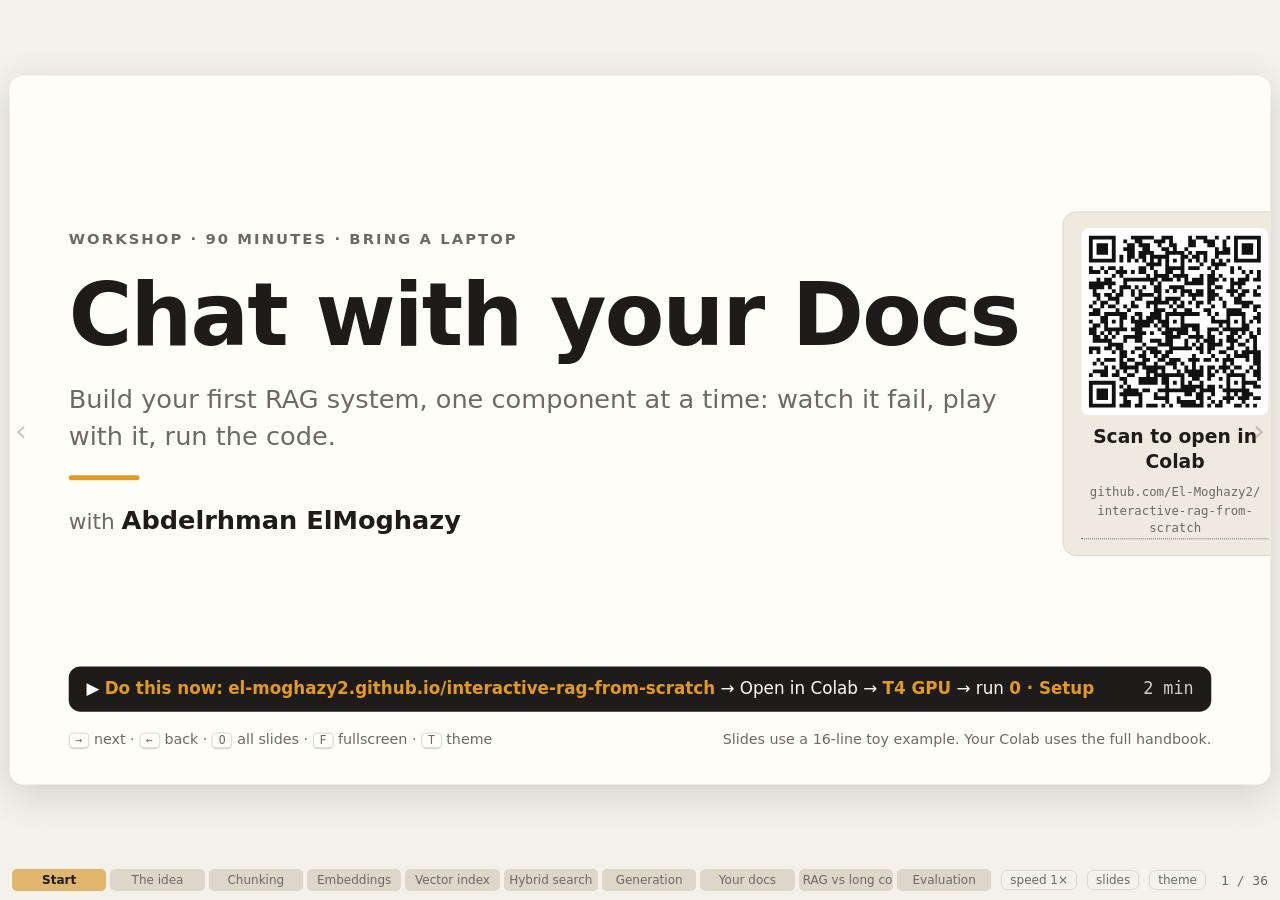
==== commit 5b838baf: "Title slide: GitHub repo link under the QR code" ====
--- a/site-short/index.html
+++ b/site-short/index.html
@@ -4,7 +4,7 @@
 <meta charset="utf-8">
 <meta name="viewport" content="width=device-width, initial-scale=1">
 <title>Chat with your Docs (90-minute version)</title>
-<link rel="stylesheet" href="style.css?v=5834">
+<link rel="stylesheet" href="style.css?v=5835">
 </head>
 <body>
 <div id="viewport"><div id="stage">
@@ -22,7 +22,7 @@
   <div class="title-qr">
     <svg viewBox="0 0 49 49" width="190" height="190" role="img" aria-label="QR code that opens the workshop notebook in Google Colab"><rect width="49" height="49" fill="#fff"/><path d="M2 2h1v1h-1zM3 2h1v1h-1zM4 2h1v1h-1zM5 2h1v1h-1zM6 2h1v1h-1zM7 2h1v1h-1zM8 2h1v1h-1zM13 2h1v1h-1zM14 2h1v1h-1zM15 2h1v1h-1zM16 2h1v1h-1zM17 2h1v1h-1zM18 2h1v1h-1zM21 2h1v1h-1zM22 2h1v1h-1zM23 2h1v1h-1zM28 2h1v1h-1zM30 2h1v1h-1zM31 2h1v1h-1zM32 2h1v1h-1zM35 2h1v1h-1zM38 2h1v1h-1zM40 2h1v1h-1zM41 2h1v1h-1zM42 2h1v1h-1zM43 2h1v1h-1zM44 2h1v1h-1zM45 2h1v1h-1zM46 2h1v1h-1zM2 3h1v1h-1zM8 3h1v1h-1zM11 3h1v1h-1zM14 3h1v1h-1zM15 3h1v1h-1zM19 3h1v1h-1zM20 3h1v1h-1zM21 3h1v1h-1zM23 3h1v1h-1zM28 3h1v1h-1zM29 3h1v1h-1zM32 3h1v1h-1zM33 3h1v1h-1zM34 3h1v1h-1zM37 3h1v1h-1zM40 3h1v1h-1zM46 3h1v1h-1zM2 4h1v1h-1zM4 4h1v1h-1zM5 4h1v1h-1zM6 4h1v1h-1zM8 4h1v1h-1zM12 4h1v1h-1zM13 4h1v1h-1zM15 4h1v1h-1zM16 4h1v1h-1zM17 4h1v1h-1zM20 4h1v1h-1zM23 4h1v1h-1zM24 4h1v1h-1zM28 4h1v1h-1zM29 4h1v1h-1zM33 4h1v1h-1zM34 4h1v1h-1zM37 4h1v1h-1zM40 4h1v1h-1zM42 4h1v1h-1zM43 4h1v1h-1zM44 4h1v1h-1zM46 4h1v1h-1zM2 5h1v1h-1zM4 5h1v1h-1zM5 5h1v1h-1zM6 5h1v1h-1zM8 5h1v1h-1zM11 5h1v1h-1zM12 5h1v1h-1zM13 5h1v1h-1zM16 5h1v1h-1zM17 5h1v1h-1zM21 5h1v1h-1zM22 5h1v1h-1zM24 5h1v1h-1zM27 5h1v1h-1zM35 5h1v1h-1zM37 5h1v1h-1zM38 5h1v1h-1zM40 5h1v1h-1zM42 5h1v1h-1zM43 5h1v1h-1zM44 5h1v1h-1zM46 5h1v1h-1zM2 6h1v1h-1zM4 6h1v1h-1zM5 6h1v1h-1zM6 6h1v1h-1zM8 6h1v1h-1zM12 6h1v1h-1zM13 6h1v1h-1zM15 6h1v1h-1zM16 6h1v1h-1zM17 6h1v1h-1zM18 6h1v1h-1zM22 6h1v1h-1zM23 6h1v1h-1zM24 6h1v1h-1zM25 6h1v1h-1zM26 6h1v1h-1zM28 6h1v1h-1zM30 6h1v1h-1zM31 6h1v1h-1zM32 6h1v1h-1zM35 6h1v1h-1zM36 6h1v1h-1zM37 6h1v1h-1zM38 6h1v1h-1zM40 6h1v1h-1zM42 6h1v1h-1zM43 6h1v1h-1zM44 6h1v1h-1zM46 6h1v1h-1zM2 7h1v1h-1zM8 7h1v1h-1zM10 7h1v1h-1zM12 7h1v1h-1zM13 7h1v1h-1zM15 7h1v1h-1zM16 7h1v1h-1zM18 7h1v1h-1zM19 7h1v1h-1zM20 7h1v1h-1zM21 7h1v1h-1zM22 7h1v1h-1zM26 7h1v1h-1zM27 7h1v1h-1zM29 7h1v1h-1zM30 7h1v1h-1zM32 7h1v1h-1zM35 7h1v1h-1zM40 7h1v1h-1zM46 7h1v1h-1zM2 8h1v1h-1zM3 8h1v1h-1zM4 8h1v1h-1zM5 8h1v1h-1zM6 8h1v1h-1zM7 8h1v1h-1zM8 8h1v1h-1zM10 8h1v1h-1zM12 8h1v1h-1zM14 8h1v1h-1zM16 8h1v1h-1zM18 8h1v1h-1zM20 8h1v1h-1zM22 8h1v1h-1zM24 8h1v1h-1zM26 8h1v1h-1zM28 8h1v1h-1zM30 8h1v1h-1zM32 8h1v1h-1zM34 8h1v1h-1zM36 8h1v1h-1zM38 8h1v1h-1zM40 8h1v1h-1zM41 8h1v1h-1zM42 8h1v1h-1zM43 8h1v1h-1zM44 8h1v1h-1zM45 8h1v1h-1zM46 8h1v1h-1zM17 9h1v1h-1zM18 9h1v1h-1zM19 9h1v1h-1zM20 9h1v1h-1zM22 9h1v1h-1zM26 9h1v1h-1zM31 9h1v1h-1zM34 9h1v1h-1zM35 9h1v1h-1zM36 9h1v1h-1zM37 9h1v1h-1zM2 10h1v1h-1zM5 10h1v1h-1zM7 10h1v1h-1zM8 10h1v1h-1zM10 10h1v1h-1zM15 10h1v1h-1zM16 10h1v1h-1zM18 10h1v1h-1zM22 10h1v1h-1zM23 10h1v1h-1zM24 10h1v1h-1zM25 10h1v1h-1zM26 10h1v1h-1zM28 10h1v1h-1zM29 10h1v1h-1zM30 10h1v1h-1zM33 10h1v1h-1zM35 10h1v1h-1zM39 10h1v1h-1zM41 10h1v1h-1zM2 11h1v1h-1zM3 11h1v1h-1zM4 11h1v1h-1zM6 11h1v1h-1zM9 11h1v1h-1zM10 11h1v1h-1zM11 11h1v1h-1zM13 11h1v1h-1zM15 11h1v1h-1zM16 11h1v1h-1zM19 11h1v1h-1zM22 11h1v1h-1zM23 11h1v1h-1zM26 11h1v1h-1zM34 11h1v1h-1zM39 11h1v1h-1zM42 11h1v1h-1zM44 11h1v1h-1zM46 11h1v1h-1zM8 12h1v1h-1zM10 12h1v1h-1zM17 12h1v1h-1zM19 12h1v1h-1zM20 12h1v1h-1zM21 12h1v1h-1zM22 12h1v1h-1zM24 12h1v1h-1zM25 12h1v1h-1zM26 12h1v1h-1zM27 12h1v1h-1zM31 12h1v1h-1zM33 12h1v1h-1zM34 12h1v1h-1zM36 12h1v1h-1zM43 12h1v1h-1zM46 12h1v1h-1zM4 13h1v1h-1zM6 13h1v1h-1zM7 13h1v1h-1zM11 13h1v1h-1zM12 13h1v1h-1zM13 13h1v1h-1zM14 13h1v1h-1zM15 13h1v1h-1zM16 13h1v1h-1zM17 13h1v1h-1zM18 13h1v1h-1zM19 13h1v1h-1zM21 13h1v1h-1zM22 13h1v1h-1zM23 13h1v1h-1zM25 13h1v1h-1zM27 13h1v1h-1zM29 13h1v1h-1zM30 13h1v1h-1zM31 13h1v1h-1zM33 13h1v1h-1zM34 13h1v1h-1zM35 13h1v1h-1zM37 13h1v1h-1zM39 13h1v1h-1zM41 13h1v1h-1zM42 13h1v1h-1zM43 13h1v1h-1zM45 13h1v1h-1zM46 13h1v1h-1zM2 14h1v1h-1zM3 14h1v1h-1zM4 14h1v1h-1zM5 14h1v1h-1zM6 14h1v1h-1zM7 14h1v1h-1zM8 14h1v1h-1zM11 14h1v1h-1zM18 14h1v1h-1zM20 14h1v1h-1zM27 14h1v1h-1zM28 14h1v1h-1zM29 14h1v1h-1zM30 14h1v1h-1zM31 14h1v1h-1zM33 14h1v1h-1zM34 14h1v1h-1zM39 14h1v1h-1zM40 14h1v1h-1zM41 14h1v1h-1zM42 14h1v1h-1zM2 15h1v1h-1zM3 15h1v1h-1zM4 15h1v1h-1zM5 15h1v1h-1zM7 15h1v1h-1zM10 15h1v1h-1zM11 15h1v1h-1zM12 15h1v1h-1zM14 15h1v1h-1zM16 15h1v1h-1zM19 15h1v1h-1zM20 15h1v1h-1zM23 15h1v1h-1zM24 15h1v1h-1zM25 15h1v1h-1zM26 15h1v1h-1zM33 15h1v1h-1zM35 15h1v1h-1zM36 15h1v1h-1zM39 15h1v1h-1zM41 15h1v1h-1zM46 15h1v1h-1zM3 16h1v1h-1zM8 16h1v1h-1zM10 16h1v1h-1zM13 16h1v1h-1zM15 16h1v1h-1zM19 16h1v1h-1zM20 16h1v1h-1zM22 16h1v1h-1zM24 16h1v1h-1zM26 16h1v1h-1zM27 16h1v1h-1zM28 16h1v1h-1zM30 16h1v1h-1zM31 16h1v1h-1zM33 16h1v1h-1zM34 16h1v1h-1zM38 16h1v1h-1zM39 16h1v1h-1zM40 16h1v1h-1zM42 16h1v1h-1zM43 16h1v1h-1zM45 16h1v1h-1zM3 17h1v1h-1zM4 17h1v1h-1zM6 17h1v1h-1zM7 17h1v1h-1zM9 17h1v1h-1zM10 17h1v1h-1zM13 17h1v1h-1zM15 17h1v1h-1zM16 17h1v1h-1zM17 17h1v1h-1zM18 17h1v1h-1zM20 17h1v1h-1zM26 17h1v1h-1zM28 17h1v1h-1zM29 17h1v1h-1zM30 17h1v1h-1zM31 17h1v1h-1zM33 17h1v1h-1zM34 17h1v1h-1zM35 17h1v1h-1zM39 17h1v1h-1zM41 17h1v1h-1zM42 17h1v1h-1zM45 17h1v1h-1zM46 17h1v1h-1zM4 18h1v1h-1zM7 18h1v1h-1zM8 18h1v1h-1zM9 18h1v1h-1zM14 18h1v1h-1zM15 18h1v1h-1zM19 18h1v1h-1zM20 18h1v1h-1zM22 18h1v1h-1zM23 18h1v1h-1zM24 18h1v1h-1zM25 18h1v1h-1zM29 18h1v1h-1zM33 18h1v1h-1zM34 18h1v1h-1zM36 18h1v1h-1zM40 18h1v1h-1zM41 18h1v1h-1zM3 19h1v1h-1zM5 19h1v1h-1zM6 19h1v1h-1zM9 19h1v1h-1zM13 19h1v1h-1zM17 19h1v1h-1zM18 19h1v1h-1zM19 19h1v1h-1zM20 19h1v1h-1zM21 19h1v1h-1zM22 19h1v1h-1zM24 19h1v1h-1zM26 19h1v1h-1zM28 19h1v1h-1zM30 19h1v1h-1zM31 19h1v1h-1zM33 19h1v1h-1zM37 19h1v1h-1zM40 19h1v1h-1zM41 19h1v1h-1zM42 19h1v1h-1zM43 19h1v1h-1zM44 19h1v1h-1zM2 20h1v1h-1zM5 20h1v1h-1zM7 20h1v1h-1zM8 20h1v1h-1zM11 20h1v1h-1zM13 20h1v1h-1zM14 20h1v1h-1zM17 20h1v1h-1zM19 20h1v1h-1zM23 20h1v1h-1zM25 20h1v1h-1zM26 20h1v1h-1zM30 20h1v1h-1zM34 20h1v1h-1zM37 20h1v1h-1zM42 20h1v1h-1zM43 20h1v1h-1zM45 20h1v1h-1zM46 20h1v1h-1zM3 21h1v1h-1zM4 21h1v1h-1zM9 21h1v1h-1zM12 21h1v1h-1zM19 21h1v1h-1zM20 21h1v1h-1zM21 21h1v1h-1zM24 21h1v1h-1zM27 21h1v1h-1zM28 21h1v1h-1zM32 21h1v1h-1zM33 21h1v1h-1zM38 21h1v1h-1zM39 21h1v1h-1zM40 21h1v1h-1zM41 21h1v1h-1zM45 21h1v1h-1zM2 22h1v1h-1zM3 22h1v1h-1zM4 22h1v1h-1zM6 22h1v1h-1zM7 22h1v1h-1zM8 22h1v1h-1zM9 22h1v1h-1zM10 22h1v1h-1zM11 22h1v1h-1zM14 22h1v1h-1zM15 22h1v1h-1zM18 22h1v1h-1zM19 22h1v1h-1zM20 22h1v1h-1zM22 22h1v1h-1zM23 22h1v1h-1zM24 22h1v1h-1zM25 22h1v1h-1zM26 22h1v1h-1zM27 22h1v1h-1zM28 22h1v1h-1zM29 22h1v1h-1zM30 22h1v1h-1zM33 22h1v1h-1zM35 22h1v1h-1zM38 22h1v1h-1zM39 22h1v1h-1zM40 22h1v1h-1zM41 22h1v1h-1zM42 22h1v1h-1zM46 22h1v1h-1zM5 23h1v1h-1zM6 23h1v1h-1zM10 23h1v1h-1zM11 23h1v1h-1zM13 23h1v1h-1zM15 23h1v1h-1zM17 23h1v1h-1zM18 23h1v1h-1zM19 23h1v1h-1zM20 23h1v1h-1zM22 23h1v1h-1zM26 23h1v1h-1zM34 23h1v1h-1zM38 23h1v1h-1zM42 23h1v1h-1zM45 23h1v1h-1zM46 23h1v1h-1zM2 24h1v1h-1zM5 24h1v1h-1zM6 24h1v1h-1zM8 24h1v1h-1zM10 24h1v1h-1zM13 24h1v1h-1zM14 24h1v1h-1zM15 24h1v1h-1zM16 24h1v1h-1zM17 24h1v1h-1zM18 24h1v1h-1zM20 24h1v1h-1zM21 24h1v1h-1zM22 24h1v1h-1zM24 24h1v1h-1zM26 24h1v1h-1zM34 24h1v1h-1zM35 24h1v1h-1zM36 24h1v1h-1zM37 24h1v1h-1zM38 24h1v1h-1zM40 24h1v1h-1zM42 24h1v1h-1zM44 24h1v1h-1zM46 24h1v1h-1zM3 25h1v1h-1zM4 25h1v1h-1zM6 25h1v1h-1zM10 25h1v1h-1zM14 25h1v1h-1zM15 25h1v1h-1zM16 25h1v1h-1zM17 25h1v1h-1zM19 25h1v1h-1zM21 25h1v1h-1zM22 25h1v1h-1zM26 25h1v1h-1zM27 25h1v1h-1zM28 25h1v1h-1zM29 25h1v1h-1zM30 25h1v1h-1zM36 25h1v1h-1zM38 25h1v1h-1zM42 25h1v1h-1zM43 25h1v1h-1zM2 26h1v1h-1zM3 26h1v1h-1zM6 26h1v1h-1zM7 26h1v1h-1zM8 26h1v1h-1zM9 26h1v1h-1zM10 26h1v1h-1zM11 26h1v1h-1zM13 26h1v1h-1zM14 26h1v1h-1zM15 26h1v1h-1zM20 26h1v1h-1zM22 26h1v1h-1zM23 26h1v1h-1zM24 26h1v1h-1zM25 26h1v1h-1zM26 26h1v1h-1zM27 26h1v1h-1zM29 26h1v1h-1zM30 26h1v1h-1zM33 26h1v1h-1zM34 26h1v1h-1zM35 26h1v1h-1zM37 26h1v1h-1zM38 26h1v1h-1zM39 26h1v1h-1zM40 26h1v1h-1zM41 26h1v1h-1zM42 26h1v1h-1zM43 26h1v1h-1zM46 26h1v1h-1zM2 27h1v1h-1zM3 27h1v1h-1zM5 27h1v1h-1zM7 27h1v1h-1zM9 27h1v1h-1zM14 27h1v1h-1zM15 27h1v1h-1zM16 27h1v1h-1zM18 27h1v1h-1zM21 27h1v1h-1zM22 27h1v1h-1zM23 27h1v1h-1zM25 27h1v1h-1zM26 27h1v1h-1zM27 27h1v1h-1zM30 27h1v1h-1zM33 27h1v1h-1zM36 27h1v1h-1zM39 27h1v1h-1zM40 27h1v1h-1zM42 27h1v1h-1zM44 27h1v1h-1zM46 27h1v1h-1zM3 28h1v1h-1zM4 28h1v1h-1zM6 28h1v1h-1zM8 28h1v1h-1zM11 28h1v1h-1zM12 28h1v1h-1zM13 28h1v1h-1zM14 28h1v1h-1zM15 28h1v1h-1zM22 28h1v1h-1zM23 28h1v1h-1zM24 28h1v1h-1zM25 28h1v1h-1zM28 28h1v1h-1zM29 28h1v1h-1zM30 28h1v1h-1zM31 28h1v1h-1zM33 28h1v1h-1zM34 28h1v1h-1zM38 28h1v1h-1zM39 28h1v1h-1zM41 28h1v1h-1zM44 28h1v1h-1zM45 28h1v1h-1zM3 29h1v1h-1zM4 29h1v1h-1zM5 29h1v1h-1zM6 29h1v1h-1zM7 29h1v1h-1zM11 29h1v1h-1zM14 29h1v1h-1zM15 29h1v1h-1zM18 29h1v1h-1zM19 29h1v1h-1zM20 29h1v1h-1zM22 29h1v1h-1zM23 29h1v1h-1zM27 29h1v1h-1zM30 29h1v1h-1zM32 29h1v1h-1zM33 29h1v1h-1zM34 29h1v1h-1zM36 29h1v1h-1zM38 29h1v1h-1zM39 29h1v1h-1zM40 29h1v1h-1zM43 29h1v1h-1zM45 29h1v1h-1zM7 30h1v1h-1zM8 30h1v1h-1zM9 30h1v1h-1zM10 30h1v1h-1zM16 30h1v1h-1zM20 30h1v1h-1zM21 30h1v1h-1zM22 30h1v1h-1zM23 30h1v1h-1zM27 30h1v1h-1zM29 30h1v1h-1zM31 30h1v1h-1zM33 30h1v1h-1zM34 30h1v1h-1zM35 30h1v1h-1zM36 30h1v1h-1zM39 30h1v1h-1zM41 30h1v1h-1zM42 30h1v1h-1zM45 30h1v1h-1zM2 31h1v1h-1zM3 31h1v1h-1zM4 31h1v1h-1zM6 31h1v1h-1zM7 31h1v1h-1zM9 31h1v1h-1zM10 31h1v1h-1zM14 31h1v1h-1zM15 31h1v1h-1zM17 31h1v1h-1zM18 31h1v1h-1zM19 31h1v1h-1zM23 31h1v1h-1zM24 31h1v1h-1zM25 31h1v1h-1zM26 31h1v1h-1zM27 31h1v1h-1zM28 31h1v1h-1zM30 31h1v1h-1zM31 31h1v1h-1zM33 31h1v1h-1zM34 31h1v1h-1zM38 31h1v1h-1zM39 31h1v1h-1zM43 31h1v1h-1zM45 31h1v1h-1zM2 32h1v1h-1zM4 32h1v1h-1zM8 32h1v1h-1zM10 32h1v1h-1zM11 32h1v1h-1zM13 32h1v1h-1zM16 32h1v1h-1zM18 32h1v1h-1zM19 32h1v1h-1zM20 32h1v1h-1zM22 32h1v1h-1zM23 32h1v1h-1zM31 32h1v1h-1zM33 32h1v1h-1zM36 32h1v1h-1zM37 32h1v1h-1zM40 32h1v1h-1zM42 32h1v1h-1zM43 32h1v1h-1zM44 32h1v1h-1zM45 32h1v1h-1zM46 32h1v1h-1zM10 33h1v1h-1zM11 33h1v1h-1zM15 33h1v1h-1zM16 33h1v1h-1zM19 33h1v1h-1zM21 33h1v1h-1zM22 33h1v1h-1zM29 33h1v1h-1zM34 33h1v1h-1zM38 33h1v1h-1zM40 33h1v1h-1zM41 33h1v1h-1zM42 33h1v1h-1zM43 33h1v1h-1zM45 33h1v1h-1zM46 33h1v1h-1zM4 34h1v1h-1zM6 34h1v1h-1zM7 34h1v1h-1zM8 34h1v1h-1zM10 34h1v1h-1zM12 34h1v1h-1zM13 34h1v1h-1zM16 34h1v1h-1zM17 34h1v1h-1zM20 34h1v1h-1zM21 34h1v1h-1zM23 34h1v1h-1zM24 34h1v1h-1zM25 34h1v1h-1zM28 34h1v1h-1zM29 34h1v1h-1zM30 34h1v1h-1zM32 34h1v1h-1zM33 34h1v1h-1zM35 34h1v1h-1zM37 34h1v1h-1zM38 34h1v1h-1zM39 34h1v1h-1zM43 34h1v1h-1zM45 34h1v1h-1zM46 34h1v1h-1zM3 35h1v1h-1zM5 35h1v1h-1zM10 35h1v1h-1zM11 35h1v1h-1zM14 35h1v1h-1zM15 35h1v1h-1zM16 35h1v1h-1zM19 35h1v1h-1zM22 35h1v1h-1zM23 35h1v1h-1zM24 35h1v1h-1zM26 35h1v1h-1zM29 35h1v1h-1zM37 35h1v1h-1zM39 35h1v1h-1zM45 35h1v1h-1zM46 35h1v1h-1zM6 36h1v1h-1zM8 36h1v1h-1zM10 36h1v1h-1zM11 36h1v1h-1zM12 36h1v1h-1zM13 36h1v1h-1zM14 36h1v1h-1zM16 36h1v1h-1zM17 36h1v1h-1zM18 36h1v1h-1zM19 36h1v1h-1zM20 36h1v1h-1zM21 36h1v1h-1zM24 36h1v1h-1zM27 36h1v1h-1zM29 36h1v1h-1zM31 36h1v1h-1zM33 36h1v1h-1zM34 36h1v1h-1zM36 36h1v1h-1zM37 36h1v1h-1zM38 36h1v1h-1zM40 36h1v1h-1zM41 36h1v1h-1zM44 36h1v1h-1zM46 36h1v1h-1zM3 37h1v1h-1zM4 37h1v1h-1zM5 37h1v1h-1zM6 37h1v1h-1zM9 37h1v1h-1zM11 37h1v1h-1zM14 37h1v1h-1zM17 37h1v1h-1zM18 37h1v1h-1zM19 37h1v1h-1zM21 37h1v1h-1zM25 37h1v1h-1zM27 37h1v1h-1zM28 37h1v1h-1zM29 37h1v1h-1zM30 37h1v1h-1zM31 37h1v1h-1zM33 37h1v1h-1zM35 37h1v1h-1zM37 37h1v1h-1zM39 37h1v1h-1zM43 37h1v1h-1zM45 37h1v1h-1zM46 37h1v1h-1zM2 38h1v1h-1zM5 38h1v1h-1zM6 38h1v1h-1zM8 38h1v1h-1zM9 38h1v1h-1zM12 38h1v1h-1zM13 38h1v1h-1zM17 38h1v1h-1zM19 38h1v1h-1zM20 38h1v1h-1zM21 38h1v1h-1zM22 38h1v1h-1zM23 38h1v1h-1zM24 38h1v1h-1zM25 38h1v1h-1zM26 38h1v1h-1zM28 38h1v1h-1zM29 38h1v1h-1zM30 38h1v1h-1zM31 38h1v1h-1zM33 38h1v1h-1zM34 38h1v1h-1zM38 38h1v1h-1zM39 38h1v1h-1zM40 38h1v1h-1zM41 38h1v1h-1zM42 38h1v1h-1zM45 38h1v1h-1zM46 38h1v1h-1zM10 39h1v1h-1zM11 39h1v1h-1zM15 39h1v1h-1zM16 39h1v1h-1zM17 39h1v1h-1zM18 39h1v1h-1zM19 39h1v1h-1zM21 39h1v1h-1zM22 39h1v1h-1zM26 39h1v1h-1zM29 39h1v1h-1zM30 39h1v1h-1zM33 39h1v1h-1zM36 39h1v1h-1zM38 39h1v1h-1zM42 39h1v1h-1zM46 39h1v1h-1zM2 40h1v1h-1zM3 40h1v1h-1zM4 40h1v1h-1zM5 40h1v1h-1zM6 40h1v1h-1zM7 40h1v1h-1zM8 40h1v1h-1zM11 40h1v1h-1zM15 40h1v1h-1zM16 40h1v1h-1zM17 40h1v1h-1zM18 40h1v1h-1zM19 40h1v1h-1zM21 40h1v1h-1zM22 40h1v1h-1zM24 40h1v1h-1zM26 40h1v1h-1zM28 40h1v1h-1zM31 40h1v1h-1zM38 40h1v1h-1zM40 40h1v1h-1zM42 40h1v1h-1zM43 40h1v1h-1zM44 40h1v1h-1zM45 40h1v1h-1zM2 41h1v1h-1zM8 41h1v1h-1zM10 41h1v1h-1zM12 41h1v1h-1zM22 41h1v1h-1zM26 41h1v1h-1zM27 41h1v1h-1zM28 41h1v1h-1zM29 41h1v1h-1zM30 41h1v1h-1zM31 41h1v1h-1zM33 41h1v1h-1zM34 41h1v1h-1zM36 41h1v1h-1zM38 41h1v1h-1zM42 41h1v1h-1zM45 41h1v1h-1zM46 41h1v1h-1zM2 42h1v1h-1zM4 42h1v1h-1zM5 42h1v1h-1zM6 42h1v1h-1zM8 42h1v1h-1zM11 42h1v1h-1zM12 42h1v1h-1zM13 42h1v1h-1zM14 42h1v1h-1zM16 42h1v1h-1zM17 42h1v1h-1zM20 42h1v1h-1zM21 42h1v1h-1zM22 42h1v1h-1zM23 42h1v1h-1zM24 42h1v1h-1zM25 42h1v1h-1zM26 42h1v1h-1zM27 42h1v1h-1zM28 42h1v1h-1zM29 42h1v1h-1zM31 42h1v1h-1zM32 42h1v1h-1zM33 42h1v1h-1zM34 42h1v1h-1zM37 42h1v1h-1zM38 42h1v1h-1zM39 42h1v1h-1zM40 42h1v1h-1zM41 42h1v1h-1zM42 42h1v1h-1zM43 42h1v1h-1zM2 43h1v1h-1zM4 43h1v1h-1zM5 43h1v1h-1zM6 43h1v1h-1zM8 43h1v1h-1zM10 43h1v1h-1zM11 43h1v1h-1zM12 43h1v1h-1zM13 43h1v1h-1zM14 43h1v1h-1zM15 43h1v1h-1zM19 43h1v1h-1zM22 43h1v1h-1zM27 43h1v1h-1zM28 43h1v1h-1zM30 43h1v1h-1zM31 43h1v1h-1zM34 43h1v1h-1zM38 43h1v1h-1zM40 43h1v1h-1zM42 43h1v1h-1zM43 43h1v1h-1zM44 43h1v1h-1zM2 44h1v1h-1zM4 44h1v1h-1zM5 44h1v1h-1zM6 44h1v1h-1zM8 44h1v1h-1zM11 44h1v1h-1zM15 44h1v1h-1zM19 44h1v1h-1zM20 44h1v1h-1zM21 44h1v1h-1zM22 44h1v1h-1zM25 44h1v1h-1zM30 44h1v1h-1zM31 44h1v1h-1zM33 44h1v1h-1zM37 44h1v1h-1zM38 44h1v1h-1zM39 44h1v1h-1zM41 44h1v1h-1zM42 44h1v1h-1zM43 44h1v1h-1zM45 44h1v1h-1zM46 44h1v1h-1zM2 45h1v1h-1zM8 45h1v1h-1zM11 45h1v1h-1zM12 45h1v1h-1zM15 45h1v1h-1zM22 45h1v1h-1zM25 45h1v1h-1zM26 45h1v1h-1zM27 45h1v1h-1zM28 45h1v1h-1zM29 45h1v1h-1zM31 45h1v1h-1zM34 45h1v1h-1zM36 45h1v1h-1zM38 45h1v1h-1zM42 45h1v1h-1zM2 46h1v1h-1zM3 46h1v1h-1zM4 46h1v1h-1zM5 46h1v1h-1zM6 46h1v1h-1zM7 46h1v1h-1zM8 46h1v1h-1zM10 46h1v1h-1zM11 46h1v1h-1zM12 46h1v1h-1zM14 46h1v1h-1zM15 46h1v1h-1zM17 46h1v1h-1zM18 46h1v1h-1zM19 46h1v1h-1zM21 46h1v1h-1zM23 46h1v1h-1zM26 46h1v1h-1zM27 46h1v1h-1zM28 46h1v1h-1zM29 46h1v1h-1zM30 46h1v1h-1zM31 46h1v1h-1zM33 46h1v1h-1zM35 46h1v1h-1zM36 46h1v1h-1zM40 46h1v1h-1zM41 46h1v1h-1zM43 46h1v1h-1zM45 46h1v1h-1z" fill="#111"/></svg>
     <b>Scan to open in Colab</b>
-    <span>the workshop notebook,<br>straight from GitHub</span>
+    <a href="https://github.com/El-Moghazy2/interactive-rag-from-scratch" target="_blank" rel="noopener">github.com/El-Moghazy2/<br>interactive-rag-from-scratch</a>
   </div>
   </div>
   <div class="banner"><span>▶ <b>Do this now:</b> <b>el-moghazy2.github.io/interactive-rag-from-scratch</b> → Open in Colab → <b>T4 GPU</b> → run <b>0 · Setup</b></span><span class="time">2 min</span></div>
@@ -602,8 +602,8 @@
 </div>
 <div id="overview"></div>
 
-<script src="data.js?v=5834"></script>
-<script src="demos.js?v=5834"></script>
-<script src="deck.js?v=5834"></script>
+<script src="data.js?v=5835"></script>
+<script src="demos.js?v=5835"></script>
+<script src="deck.js?v=5835"></script>
 </body>
 </html>
--- a/site-short/style.css
+++ b/site-short/style.css
@@ -426,7 +426,7 @@
 .title-qr { display: flex; flex-direction: column; align-items: center; gap: 8px; text-align: center; padding: 16px 18px; background: var(--soft); border: 1px solid var(--line); border-radius: 14px; }
 .title-qr svg { border-radius: 8px; display: block; }
 .title-qr b { font-size: 19px; }
-.title-qr span { font-family: var(--mono); font-size: 12.5px; color: var(--muted); }
+.title-qr a { font-family: var(--mono); font-size: 12.5px; color: var(--muted); text-decoration: none; border-bottom: 1px dotted var(--muted); line-height: 1.5; }
 .title-main .rule { width: 72px; height: 5px; border-radius: 3px; background: var(--work); }
 .speaker { font-size: 22px; color: var(--muted); }
 .speaker b { color: var(--ink); font-size: 26px; }
